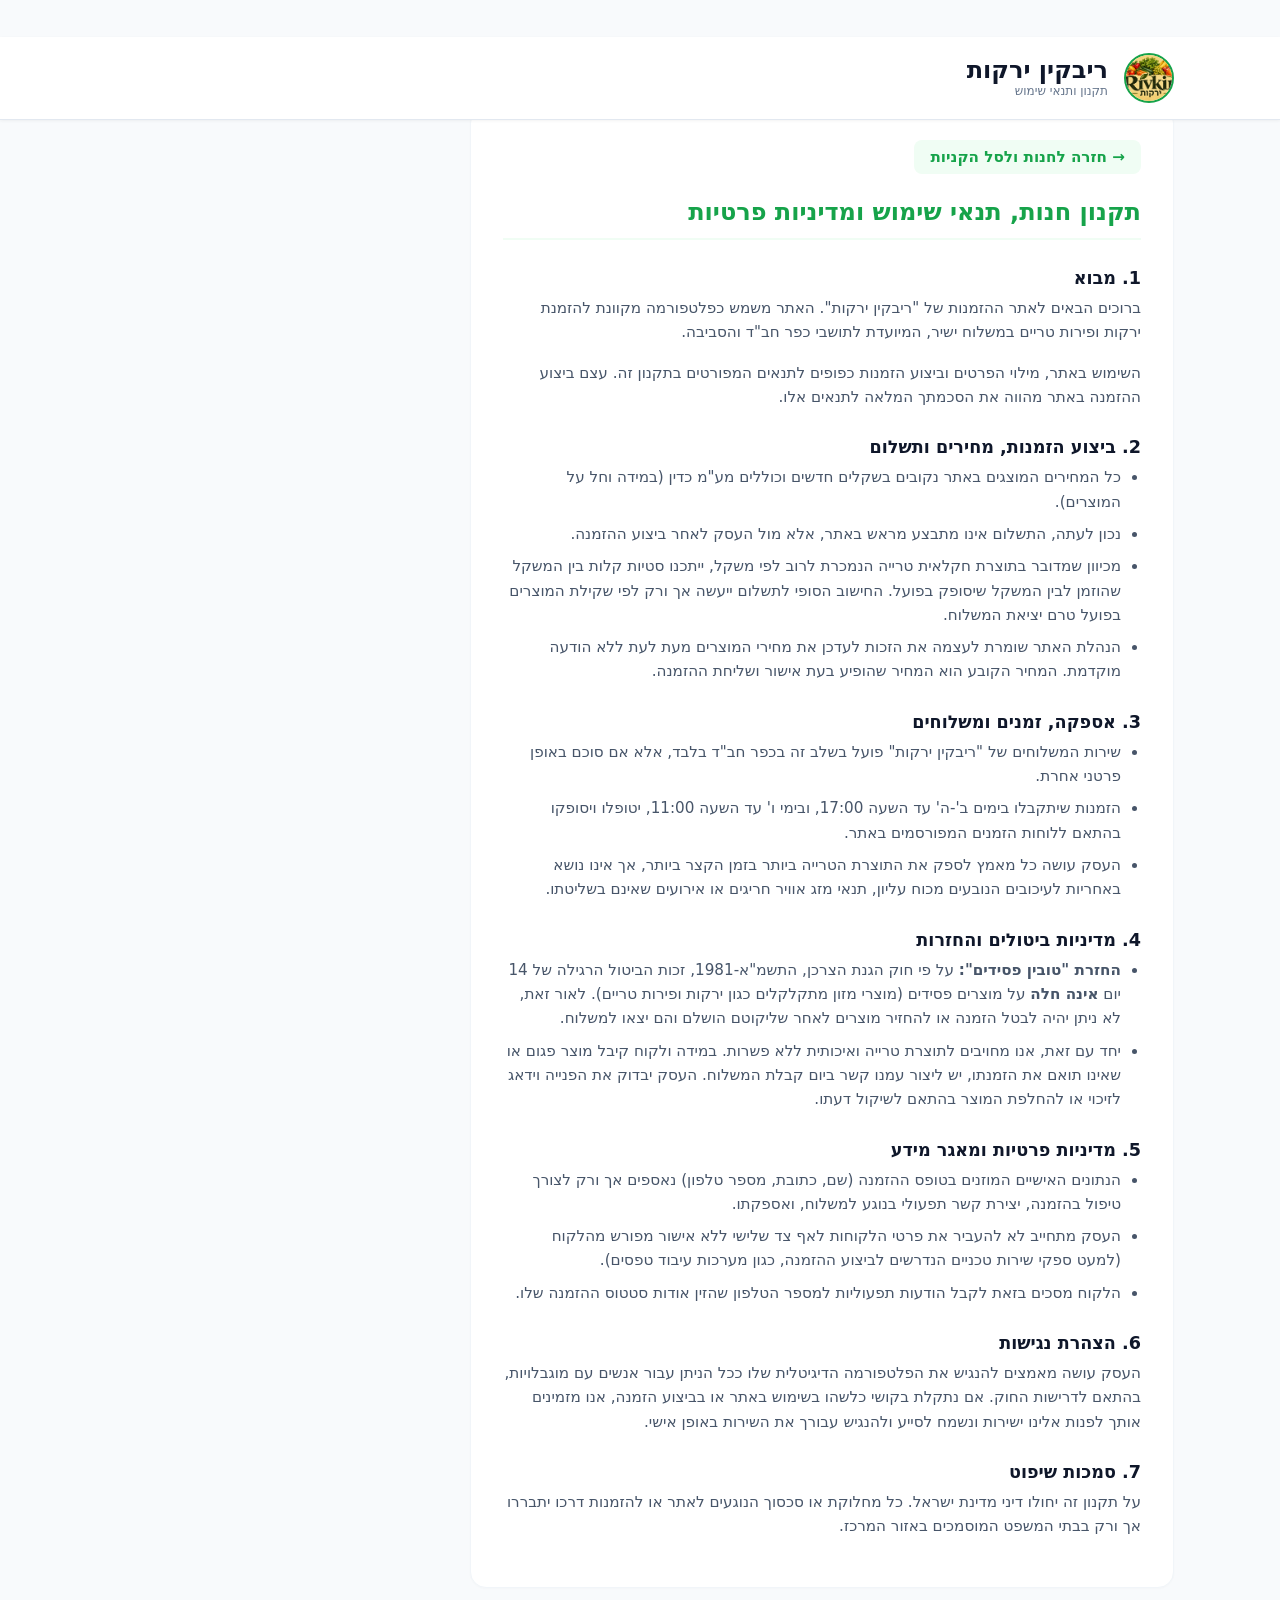
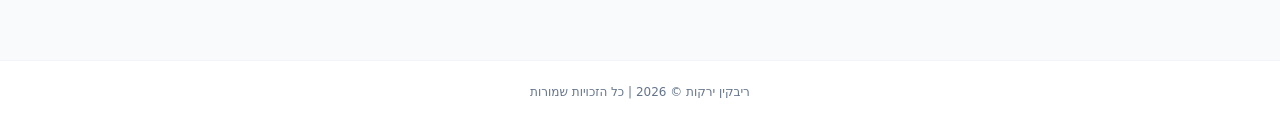
==== terms.html @ 52cffc95 "feat: add delivery and pickup toggle, UI enhancements, and form updates" ====
<!DOCTYPE html>
<html lang="he" dir="rtl">
<head>
    <meta charset="UTF-8">
    <meta name="viewport" content="width=device-width, initial-scale=1.0">
    <title>תקנון ותנאי שימוש - ריבקין ירקות</title>
    <link rel="icon" type="image/png" href="לוגו ריבקין ירקות.png">
    <link rel="stylesheet" href="style.css">
    <style>
        .terms-container { 
            max-width: 800px; 
            margin: 0 auto; 
            padding: 2rem; 
            background: white; 
            border-radius: 1rem; 
            border: 1px solid #f1f5f9;
            box-shadow: 0 1px 2px rgba(0,0,0,0.02);
        }
        .terms-title { 
            font-size: 1.5rem; 
            color: #16a34a; 
            margin-bottom: 1.5rem; 
            border-bottom: 2px solid #f0fdf4; 
            padding-bottom: 0.75rem; 
            font-weight: 900;
        }
        .terms-container h3 { 
            font-size: 1.1rem; 
            color: #0f172a; 
            margin-top: 1.75rem; 
            margin-bottom: 0.5rem; 
            font-weight: bold;
        }
        .terms-container p, .terms-container ul { 
            font-size: 0.95rem; 
            color: #475569; 
            line-height: 1.6; 
            margin-bottom: 1rem; 
        }
        .terms-container ul { 
            padding-right: 1.25rem; 
        }
        .terms-container li { 
            margin-bottom: 0.5rem; 
        }
        .back-link { 
            display: inline-flex; 
            align-items: center; 
            gap: 0.5rem; 
            color: #16a34a; 
            font-weight: bold; 
            text-decoration: none; 
            margin-bottom: 1.5rem; 
            font-size: 0.95rem; 
            background: #f0fdf4;
            padding: 0.5rem 1rem;
            border-radius: 0.5rem;
            transition: background 0.2s;
        }
        .back-link:hover { 
            background: #dcfce7; 
        }
    </style>
</head>
<body>
    <header>
        <div class="header-inner">
            <div class="logo-area">
                <img src="לוגו ריבקין ירקות.png" alt="ריבקין ירקות" class="logo-img">
                <div>
                    <h1>ריבקין ירקות</h1>
                    <div class="subtitle">תקנון ותנאי שימוש</div>
                </div>
            </div>
        </div>
    </header>

    <main>
        <div class="terms-container">
            <!-- כפתור החזרה המתוקן -->
            <a href="index.html" class="back-link">&rarr; חזרה לחנות ולסל הקניות</a>
            
            <h2 class="terms-title">תקנון חנות, תנאי שימוש ומדיניות פרטיות</h2>
            
            <h3>1. מבוא</h3>
            <p>ברוכים הבאים לאתר ההזמנות של "ריבקין ירקות". האתר משמש כפלטפורמה מקוונת להזמנת ירקות ופירות טריים במשלוח ישיר, המיועדת לתושבי כפר חב"ד והסביבה.</p>
            <p>השימוש באתר, מילוי הפרטים וביצוע הזמנות כפופים לתנאים המפורטים בתקנון זה. עצם ביצוע ההזמנה באתר מהווה את הסכמתך המלאה לתנאים אלו.</p>

            <h3>2. ביצוע הזמנות, מחירים ותשלום</h3>
            <ul>
                <li>כל המחירים המוצגים באתר נקובים בשקלים חדשים וכוללים מע"מ כדין (במידה וחל על המוצרים).</li>
                <li>נכון לעתה, התשלום אינו מתבצע מראש באתר, אלא מול העסק לאחר ביצוע ההזמנה.</li>
                <li>מכיוון שמדובר בתוצרת חקלאית טרייה הנמכרת לרוב לפי משקל, ייתכנו סטיות קלות בין המשקל שהוזמן לבין המשקל שיסופק בפועל. החישוב הסופי לתשלום ייעשה אך ורק לפי שקילת המוצרים בפועל טרם יציאת המשלוח.</li>
                <li>הנהלת האתר שומרת לעצמה את הזכות לעדכן את מחירי המוצרים מעת לעת ללא הודעה מוקדמת. המחיר הקובע הוא המחיר שהופיע בעת אישור ושליחת ההזמנה.</li>
            </ul>

            <h3>3. אספקה, זמנים ומשלוחים</h3>
            <ul>
                <li>שירות המשלוחים של "ריבקין ירקות" פועל בשלב זה בכפר חב"ד בלבד, אלא אם סוכם באופן פרטני אחרת.</li>
                <li>הזמנות שיתקבלו בימים ב'-ה' עד השעה 17:00, ובימי ו' עד השעה 11:00, יטופלו ויסופקו בהתאם ללוחות הזמנים המפורסמים באתר.</li>
                <li>העסק עושה כל מאמץ לספק את התוצרת הטרייה ביותר בזמן הקצר ביותר, אך אינו נושא באחריות לעיכובים הנובעים מכוח עליון, תנאי מזג אוויר חריגים או אירועים שאינם בשליטתו.</li>
            </ul>

            <h3>4. מדיניות ביטולים והחזרות</h3>
            <ul>
                <li><strong>החזרת "טובין פסידים":</strong> על פי חוק הגנת הצרכן, התשמ"א-1981, זכות הביטול הרגילה של 14 יום <strong>אינה חלה</strong> על מוצרים פסידים (מוצרי מזון מתקלקלים כגון ירקות ופירות טריים). לאור זאת, לא ניתן יהיה לבטל הזמנה או להחזיר מוצרים לאחר שליקוטם הושלם והם יצאו למשלוח.</li>
                <li>יחד עם זאת, אנו מחויבים לתוצרת טרייה ואיכותית ללא פשרות. במידה ולקוח קיבל מוצר פגום או שאינו תואם את הזמנתו, יש ליצור עמנו קשר ביום קבלת המשלוח. העסק יבדוק את הפנייה וידאג לזיכוי או להחלפת המוצר בהתאם לשיקול דעתו.</li>
            </ul>

            <h3>5. מדיניות פרטיות ומאגר מידע</h3>
            <ul>
                <li>הנתונים האישיים המוזנים בטופס ההזמנה (שם, כתובת, מספר טלפון) נאספים אך ורק לצורך טיפול בהזמנה, יצירת קשר תפעולי בנוגע למשלוח, ואספקתו.</li>
                <li>העסק מתחייב לא להעביר את פרטי הלקוחות לאף צד שלישי ללא אישור מפורש מהלקוח (למעט ספקי שירות טכניים הנדרשים לביצוע ההזמנה, כגון מערכות עיבוד טפסים).</li>
                <li>הלקוח מסכים בזאת לקבל הודעות תפעוליות למספר הטלפון שהזין אודות סטטוס ההזמנה שלו.</li>
            </ul>

            <h3>6. הצהרת נגישות</h3>
            <p>העסק עושה מאמצים להנגיש את הפלטפורמה הדיגיטלית שלו ככל הניתן עבור אנשים עם מוגבלויות, בהתאם לדרישות החוק. אם נתקלת בקושי כלשהו בשימוש באתר או בביצוע הזמנה, אנו מזמינים אותך לפנות אלינו ישירות ונשמח לסייע ולהנגיש עבורך את השירות באופן אישי.</p>

            <h3>7. סמכות שיפוט</h3>
            <p>על תקנון זה יחולו דיני מדינת ישראל. כל מחלוקת או סכסוך הנוגעים לאתר או להזמנות דרכו יתבררו אך ורק בבתי המשפט המוסמכים באזור המרכז.</p>
        </div>
    </main>

    <footer>
        <p>ריבקין ירקות © 2026 | כל הזכויות שמורות</p>
    </footer>
</body>
</html>
---- style.css ----
html {
    scroll-behavior: smooth;
    scroll-padding-top: 90px;
}
* { box-sizing: border-box; margin: 0; padding: 0; font-family: system-ui, -apple-system, BlinkMacSystemFont, "Segoe UI", Roboto, sans-serif; }
body { background-color: #f8fafc; color: #1e293b; min-height: 100vh; display: flex; flex-direction: column; padding-bottom: env(safe-area-inset-bottom); }

.announcement-bar {
    background-color: #15803d;
    color: #ffffff;
    text-align: center;
    padding: 0.5rem 1rem;
    font-size: 0.875rem;
    font-weight: 500;
    letter-spacing: 0.3px;
    box-shadow: 0 1px 2px rgba(0, 0, 0, 0.05);
    position: sticky;
    top: 0;
    z-index: 1000;
}

header {
    background: #ffffff;
    border-bottom: 1px solid #e2e8f0;
    box-shadow: 0 1px 3px 0 rgba(0, 0, 0, 0.05);
    position: sticky;
    top: 37px;
    z-index: 900;
}

.header-inner {
    max-width: 1100px;
    margin: 0 auto;
    padding: 1rem;
    display: flex;
    align-items: center;
    justify-content: space-between;
    direction: rtl;
}

.logo-area {
    display: flex;
    align-items: center;
    gap: 1rem;
}
.logo-img { width: 50px; height: 50px; border-radius: 50%; object-fit: cover; border: 2px solid #16a34a; }
h1 { font-size: 1.5rem; font-weight: 900; color: #0f172a; }
.subtitle { font-size: 0.75rem; color: #64748b; font-weight: 500; }
.cart-btn {
    background: #16a34a;
    color: white;
    border: none;
    padding: 0.625rem 1.25rem;
    border-radius: 0.75rem;
    font-weight: 600;
    cursor: pointer;
    display: flex;
    align-items: center;
    gap: 0.5rem;
    transition: background 0.2s;
}

.cart-btn:hover {
    background: #15803d;
}
.cart-badge { background: white; color: #15803d; font-size: 0.75rem; font-weight: bold; padding: 0.125rem 0.5rem; border-radius: 9999px; }

main { 
    max-width: 1100px; 
    margin: 0 auto; 
    padding: 1.5rem 1rem 5rem 1rem; 
    flex-grow: 1; 
    width: 100%; 
    display: grid; 
    grid-template-columns: 1fr; 
    gap: 1.5rem; 
}

@media(min-width: 768px) { 
    main { 
        grid-template-columns: 1fr 340px;
        padding-bottom: 1.5rem; 
    } 
}

.section-title { font-size: 1.25rem; font-weight: bold; color: #0f172a; margin-bottom: 1rem; }

/* =========================================
   עיצוב אזור כותרת הקטלוג ושורת החיפוש 
   ========================================= */

.catalog-header {
    display: flex;
    align-items: center;
    justify-content: flex-start !important; /* כופה את ההצמדה של כל האלמנטים לימין */
    gap: 1.5rem; /* המרחק בין הכותרת לתיבת החיפוש */
    margin-bottom: 1.25rem;
    flex-wrap: wrap;
}

.search-container {
    position: relative;
    width: 100%;
    max-width: 320px; /* תוחם את הגודל כדי שלא יברח שמאלה */
}

/* שדה החיפוש - ריווח פנימי שווה משני הצדדים כדי לא לדרוס את האייקונים */
.search-container input {
    width: 100%;
    padding: 0.65rem 2.5rem; /* 2.5rem מימין לאייקון החיפוש, 2.5rem משמאל לכפתור ה-X */
    font-size: 16px !important;
    border: 1px solid #e2e8f0;
    background: #f8fafc;
    border-radius: 9999px;
    outline: none;
    transition: all 0.2s ease;
    color: #1e293b;
}

.search-container input:focus {
    border-color: #16a34a;
    background: #ffffff;
    box-shadow: 0 0 0 3px rgba(22, 163, 74, 0.1);
}

/* סמל החיפוש - מעוגן לימין התא */
.search-icon {
    position: absolute;
    right: 0.8rem; /* דוחף אותו לצד ימין */
    left: auto;
    top: 50%;
    transform: translateY(-50%);
    color: #94a3b8;
    font-size: 0.95rem;
    pointer-events: none;
}

/* כפתור איפוס (X) - מעוגן לשמאל התא */
.clear-search-btn {
    position: absolute;
    left: 0.6rem; /* דוחף אותו לצד שמאל */
    top: 50%;
    transform: translateY(-50%);
    background: #e2e8f0;
    color: #64748b;
    border: none;
    width: 22px;
    height: 22px;
    border-radius: 50%;
    display: flex;
    align-items: center;
    justify-content: center;
    font-size: 0.75rem;
    font-weight: bold;
    cursor: pointer;
    transition: background 0.2s, color 0.2s;
    padding: 0;
}

.clear-search-btn:hover {
    background: #cbd5e1;
    color: #1e293b;
}

/* התאמות למובייל - חיפוש ברוחב מלא, צמצום עומס בהדר והגדלת אזורי לחיצה */
@media (max-width: 767px) {
    .catalog-header {
        flex-direction: column;
        align-items: stretch; /* מותח את תיבת החיפוש לרוחב מלא */
        gap: 0.75rem;
    }

    .search-container {
        max-width: 100%;
    }

    /* 1. הקלה על העומס: הסתרת כותרת המשנה בהדר בתצוגת מובייל */
    .header-inner .subtitle {
        display: none !important;
    }

    /* 2. הגדלת אזורי לחיצה (Touch Targets) לגובה 44px לנוחות מקסימלית באצבע */
    .quantity-control {
        height: 44px !important;
    }
    
    .unit-select, .unit-badge {
        height: 44px !important;
    }

    .qty-btn {
        width: 36px !important; /* מרחיב מעט את כפתורי ה +/- */
    }
}

/* ========================================= */

.categories-bar { display: flex; gap: 0.5rem; overflow-x: auto; padding-bottom: 0.75rem; margin-bottom: 1rem; white-space: nowrap; -webkit-overflow-scrolling: touch; }
.categories-bar::-webkit-scrollbar { display: none; }
.category-tab { background: #e2e8f0; color: #475569; border: none; padding: 0.5rem 1rem; border-radius: 9999px; font-size: 0.875rem; font-weight: 600; cursor: pointer; transition: all 0.2s; }
.category-tab:hover { background: #cbd5e1; }
.category-tab.active { background: #16a34a; color: white; }

.products-grid { display: grid; grid-template-columns: repeat(2, 1fr); gap: 0.85rem; }
@media(min-width: 768px) { 
    .products-grid { grid-template-columns: repeat(4, 1fr); gap: 1rem; }
}

.product-card { background: white; border-radius: 1rem; overflow: hidden; border: 1px solid #f1f5f9; box-shadow: 0 1px 2px rgba(0,0,0,0.02); display: flex; flex-direction: column; justify-content: space-between; transition: transform 0.2s, box-shadow 0.2s; position: relative; }
.product-card:hover { transform: translateY(-2px); box-shadow: 0 4px 6px -1px rgba(0, 0, 0, 0.05); }

.product-card.out-of-stock { background: #f1f5f9; opacity: 0.75; }
.product-card.out-of-stock img { filter: grayscale(100%); }

.product-img-container { width: 100%; height: 160px; background: #e2e8f0; overflow: hidden; display: flex; align-items: center; justify-content: center; position: relative; }
.product-img { width: 100%; height: 100%; object-fit: cover; transition: transform 0.3s ease; }
.product-card:hover .product-img { transform: scale(1.04); }

.out-of-stock-overlay { position: absolute; inset: 0; background: rgba(0, 0, 0, 0.45); display: flex; align-items: center; justify-content: center; z-index: 10; }
.out-of-stock-x { color: #ef4444; font-size: 2.5rem; font-weight: 900; background: white; width: 50px; height: 50px; border-radius: 50%; display: flex; align-items: center; justify-content: center; box-shadow: 0 4px 6px rgba(0,0,0,0.3); line-height: 1; }

.product-info { padding: 0.85rem 0.75rem; display: flex; flex-direction: column; justify-content: space-between; flex-grow: 1; gap: 0.75rem; }
.product-name { font-weight: bold; font-size: 1rem; color: #1e293b; }
.product-price { color: #15803d; font-weight: 600; font-size: 0.875rem; }

.product-actions-wrapper {
    margin-top: 0.25rem;
}

/* שורת הפעולה בכרטיסייה: מסדרת את בורר הכמות והיחידות באותו גובה וללא חפיפה */
.card-action-row {
    display: flex;
    align-items: center;
    gap: 0.35rem;
    width: 100%;
}

/* קפסולת כמות מאוחדת (+ | שדה הקלדה | -) */
.quantity-control {
    display: flex;
    align-items: center;
    flex: 1;
    min-width: 0;
    height: 36px;
    border: 1px solid #cbd5e1;
    border-radius: 0.5rem;
    background: #ffffff;
    overflow: hidden;
    transition: border-color 0.2s;
}

.quantity-control:focus-within {
    border-color: #16a34a;
}

.qty-btn {
    background: #f1f5f9;
    color: #334155;
    border: none;
    width: 28px;
    height: 100%;
    font-size: 1.05rem;
    font-weight: bold;
    cursor: pointer;
    display: flex;
    align-items: center;
    justify-content: center;
    transition: background 0.2s, color 0.2s;
    flex-shrink: 0;
    user-select: none;
}

.qty-btn:hover:not(:disabled) {
    background: #e2e8f0;
    color: #0f172a;
}

.qty-btn:active:not(:disabled) {
    background: #cbd5e1;
}

.product-input {
    width: 100%;
    flex: 1;
    min-width: 0;
    height: 100%;
    padding: 0;
    font-size: 16px !important; /* מונע זום אוטומטי במובייל */
    font-weight: 600;
    color: #0f172a;
    border: none;
    border-right: 1px solid #e2e8f0;
    border-left: 1px solid #e2e8f0;
    outline: none;
    background: #ffffff;
    text-align: center;
    -moz-appearance: textfield;
}

/* הסתרת החיצים המובנים של הדפדפן בשדה מספרי כדי שהספרה 0 לא תיחתך */
.product-input::-webkit-outer-spin-button,
.product-input::-webkit-inner-spin-button {
    -webkit-appearance: none;
    margin: 0;
}

/* עיצוב תואם לתפריט בחירת יחידה (יח' / ק"ג) ולתווית יחידה קבועה */
.unit-select {
    height: 36px;
    padding: 0 0.35rem;
    font-size: 0.8rem;
    font-weight: 600;
    color: #334155;
    background-color: #f8fafc;
    border: 1px solid #cbd5e1;
    border-radius: 0.5rem;
    cursor: pointer;
    flex-shrink: 0;
    outline: none;
    transition: border-color 0.2s;
}

.unit-select:focus {
    border-color: #16a34a;
}

.unit-badge {
    height: 36px;
    padding: 0 0.5rem;
    font-size: 0.8rem;
    font-weight: 600;
    color: #475569;
    background-color: #f1f5f9;
    border: 1px solid #e2e8f0;
    border-radius: 0.5rem;
    display: inline-flex;
    align-items: center;
    justify-content: center;
    flex-shrink: 0;
}

/* כפתורי בחירה מהירה (חצי קילו / קילו) */
.quick-qty-row {
    display: flex;
    gap: 0.3rem;
    margin-top: 0.45rem;
    flex-wrap: wrap;
}

.quick-qty-btn {
    font-size: 0.72rem;
    font-weight: 500;
    background: #f1f5f9;
    border: 1px solid #cbd5e1;
    border-radius: 0.375rem;
    padding: 0.2rem 0.45rem;
    cursor: pointer;
    color: #334155;
    transition: all 0.15s;
}

.quick-qty-btn:hover {
    background: #dcfce7;
    border-color: #86efac;
    color: #15803d;
}

.sidebar { 
    background: white; 
    border-radius: 1rem; 
    border: 1px solid #f1f5f9; 
    padding: 1.25rem; 
    position: sticky; 
    top: 5rem; 
    max-height: calc(100vh - 6rem); 
    overflow-y: auto; 
    display: flex;
    flex-direction: column;
}

.sidebar-header-box {
    margin-bottom: 0.75rem;
    border-bottom: 1px solid #f1f5f9;
    padding-bottom: 0.75rem;
}
.sidebar-header-box h2 {
    font-size: 1.15rem !important;
    font-weight: bold !important;
    color: #0f172a;
    margin-bottom: 0.15rem;
}
.sidebar-subtitle {
    font-size: 0.75rem !important;
    color: #64748b !important;
    display: block;
}

.cart-items-list { max-height: 240px; overflow-y: auto; margin-top: 0.75rem; display: flex; flex-direction: column; gap: 0.5rem; }
.cart-item { display: flex; justify-content: space-between; align-items: center; background: #f8fafc; padding: 0.5rem 0.75rem; border-radius: 0.75rem; font-size: 0.875rem; }
.remove-btn { color: #f87171; border: none; background: none; font-weight: bold; cursor: pointer; padding: 0.25rem; }

.hours-card {
    background: #f0fdf4;
    border: 1px solid #bbf7d0;
    border-radius: 0.75rem;
    padding: 0.75rem;
    margin-bottom: 1rem; 
    font-size: 0.75rem;
    color: #166534;
    width: 100%;
    box-sizing: border-box;
}

.hours-title {
    font-weight: bold;
    margin-bottom: 0.2rem;
    display: flex;
    align-items: center;
    gap: 0.25rem;
}

.hours-grid {
    display: flex;
    flex-direction: column;
    gap: 0.15rem;
    color: #334155;
    line-height: 1.25;
}

.checkout-form { margin-top: 1rem; border-top: 1px solid #f1f5f9; padding-top: 1rem; display: flex; flex-direction: column; gap: 0.75rem; }

.checkout-header-row {
    display: flex; 
    justify-content: space-between; 
    align-items: center; 
    margin-bottom: 0.5rem;
    gap: 0.5rem;
}
.no-payment-badge {
    font-size: 0.7rem; 
    color: #16a34a; 
    font-weight: 600; 
    background: #dcfce7; 
    padding: 0.125rem 0.375rem; 
    border-radius: 4px;
    white-space: nowrap;
    flex-shrink: 0;
}

.form-group label { display: block; font-size: 0.75rem; font-weight: 600; color: #475569; margin-bottom: 0.25rem; }
.form-group input, .form-group textarea { width: 100%; padding: 0.5rem 0.75rem; font-size: 16px !important; border: 1px solid #cbd5e1; border-radius: 0.75rem; outline: none; background: #f8fafc; }
.form-group input:focus, .form-group textarea:focus { border-color: #16a34a; background: white; }

.submit-btn { width: 100%; margin-top: 0.5rem; background: #16a34a; color: white; font-weight: bold; padding: 0.75rem; border: none; border-radius: 0.75rem; cursor: pointer; transition: background 0.2s; font-size: 1rem; display: flex; align-items: center; justify-content: center; gap: 0.5rem; }
.submit-btn:hover { background: #15803d; }
.submit-btn:disabled { background: #94a3b8; cursor: not-allowed; }

/* בר עגלה צף לתחתית המסך במובייל */
.sticky-cart-bar {
    position: fixed;
    bottom: 0;
    left: 0;
    right: 0;
    background: #16a34a;
    color: white;
    box-shadow: 0 -4px 16px rgba(0, 0, 0, 0.15);
    padding: 0.875rem 1.25rem;
    display: none; 
    justify-content: space-between;
    align-items: center;
    z-index: 100;
    cursor: pointer;
    font-weight: 600;
    border-top-left-radius: 1rem;
    border-top-right-radius: 1rem;
    animation: slideUp 0.3s ease-out;
}

.sticky-cart-bar.active {
    display: flex; 
}

.sticky-cart-content {
    display: flex;
    align-items: center;
    gap: 0.5rem;
    font-size: 0.95rem;
}

.sticky-cart-action {
    font-size: 0.85rem;
    background: rgba(255, 255, 255, 0.2);
    padding: 0.25rem 0.6rem;
    border-radius: 0.5rem;
}

@keyframes slideUp {
    from { transform: translateY(100%); }
    to { transform: translateY(0); }
}

@media(min-width: 768px) { 
    .sticky-cart-bar { display: none !important; } 
}

.success-box { text-align: center; padding: 2rem 1rem; display: none; }
.success-box.active { display: block; }

footer { background: white; border-top: 1px solid #f1f5f9; margin-top: 3rem; padding: 1.5rem; text-align: center; font-size: 0.75rem; color: #64748b; }
.hidden { display: none; }

/* תיקונים ספציפיים לתצוגת מובייל בלבד (מתחת ל-768 פיקסלים) */
@media(max-width: 767px) {
    .header-inner {
        padding: 0.75rem 1rem;
        gap: 0.5rem;
        flex-wrap: wrap;
    }

    .logo-area {
        min-width: 0;
        flex: 1;
        gap: 0.75rem;
    }

    .logo-area > div {
        min-width: 0;
    }

    .logo-area h1 {
        font-size: 1.25rem;
        white-space: nowrap;
        overflow: hidden;
        text-overflow: ellipsis;
    }

    .cart-btn {
        padding: 0.5rem 0.875rem;
        gap: 0.4rem;
        white-space: nowrap;
        flex-shrink: 0;
    }
}

/* עיצוב כפתור חזרה למעלה */
#back-to-top-btn {
    position: fixed;
    bottom: 5rem;
    left: 1.25rem;
    background: #ffffff;
    color: #16a34a;
    border: 2px solid #16a34a;
    width: 40px;
    height: 40px;
    border-radius: 50%;
    display: flex;
    align-items: center;
    justify-content: center;
    font-size: 1.25rem;
    cursor: pointer;
    box-shadow: 0 4px 10px rgba(0, 0, 0, 0.1);
    z-index: 99;
    opacity: 0;
    visibility: hidden;
    transition: all 0.3s ease;
}

#back-to-top-btn.show {
    opacity: 1;
    visibility: visible;
}

#back-to-top-btn:hover {
    background: #16a34a;
    color: #ffffff;
}

@media(min-width: 768px) {
    #back-to-top-btn {
        bottom: 2rem;
    }
}

/* --- עיצוב כפתור הכשרות בשורת המשנה --- */
.kashrut-link {
    color: #15803d;
    font-weight: 700;
    cursor: pointer;
    text-decoration: underline;
    text-decoration-color: rgba(21, 128, 61, 0.4);
    text-underline-offset: 3px;
    transition: text-decoration-color 0.2s, color 0.2s;
}

.kashrut-link:hover {
    color: #16a34a;
    text-decoration-color: #16a34a;
}

/* --- חלון קופץ (Modal) לתעודת כשרות --- */
.modal-overlay {
    position: fixed;
    top: 0;
    left: 0;
    right: 0;
    bottom: 0;
    background: rgba(15, 23, 42, 0.8);
    display: flex;
    align-items: center;
    justify-content: center;
    z-index: 2000;
    opacity: 0;
    visibility: hidden;
    transition: opacity 0.3s ease, visibility 0.3s ease;
    padding: 1.5rem;
    backdrop-filter: blur(4px); /* טשטוש עדין של האתר מאחור */
}

.modal-overlay.active {
    opacity: 1;
    visibility: visible;
}

.modal-content {
    background: #ffffff;
    padding: 0.5rem;
    border-radius: 1rem;
    position: relative;
    max-width: 100%;
    max-height: 90vh;
    display: flex;
    box-shadow: 0 25px 50px -12px rgba(0, 0, 0, 0.25);
    transform: scale(0.95) translateY(10px);
    transition: transform 0.3s ease;
}

.modal-overlay.active .modal-content {
    transform: scale(1) translateY(0);
}

.kashrut-img {
    max-width: 100%;
    max-height: calc(90vh - 1rem);
    object-fit: contain;
    border-radius: 0.5rem;
}

/* עיצוב כפתור הסגירה ה-X */
.close-modal-btn {
    position: absolute;
    top: -12px;
    right: -12px;
    background: #ef4444;
    color: white;
    border: none;
    width: 34px;
    height: 34px;
    border-radius: 50%;
    font-size: 1.1rem;
    font-weight: bold;
    display: flex;
    align-items: center;
    justify-content: center;
    cursor: pointer;
    box-shadow: 0 4px 6px rgba(0,0,0,0.2);
    z-index: 10;
    transition: background 0.2s, transform 0.2s;
}

.close-modal-btn:hover {
    background: #dc2626;
    transform: scale(1.05);
}

/* =========================================
   תיקוני רספונסיביות - מובייל (אייפון ומסכים קטנים)
   ========================================= */

/* מאפשר לכותרת המשנה והפס הירוק לגלוש לשתי שורות במובייל כדי לא למתוח את המסך */
.subtitle {
    display: flex;
    flex-wrap: wrap;
    gap: 0.2rem 0.4rem;
    line-height: 1.3;
    white-space: normal; 
}

.announcement-bar {
    white-space: normal; 
    padding-left: 0.5rem;
    padding-right: 0.5rem;
}

/* 2. מניעת הסתרת הפוטר והתקנון על ידי העגלה הצפה */
@media (max-width: 767px) {
    footer {
        /* מוסיף מרווח בתחתית העמוד בגובה העגלה, כך שהגלילה תרד עד הסוף */
        padding-bottom: calc(90px + env(safe-area-inset-bottom)) !important;
    }
}

/* 3. תיקון כפתור "חזרה למעלה" (מרים אותו מעל העגלה המרחפת) */
#back-to-top-btn {
    z-index: 105 !important;
    bottom: calc(85px + env(safe-area-inset-bottom)) !important; 
}

@media (min-width: 768px) {
    #back-to-top-btn {
        bottom: 2rem !important; /* במחשב נשאר במיקום הרגיל */
    }
}

/* =========================================
   תיקון מוחלט לחיתוך הכרטיסיות במובייל
   ========================================= */
@media (max-width: 767px) {
    /* מוודא שהגריד מתחלק ל-2 עמודות שוות ולא נמתח מעבר למסך בגלל התוכן */
    .products-grid {
        grid-template-columns: repeat(2, minmax(0, 1fr)) !important;
        gap: 0.5rem !important;
    }
    
    /* שומר על רווח קטן ואחיד מצד ימין ושמאל של המסך */
    main {
        padding-left: 0.5rem !important;
        padding-right: 0.5rem !important;
    }
    
    /* מונע מהכרטיסייה להיות רחבה יותר מהעמודה שלה */
    .product-card {
        min-width: 0 !important;
    }
    
    /* דחיסה עדינה של הרווחים בתוך הכרטיסייה */
    .product-info {
        padding: 0.6rem 0.35rem !important;
    }
    
    /* דחיסה של שורת הכפתורים כדי שיכנסו כולם בנוחות בשורה אחת */
    .card-action-row {
        gap: 0.15rem !important;
    }
    
    .qty-btn {
        width: 24px !important;
        font-size: 1rem !important;
    }
    
    .product-input {
        padding: 0 !important;
        font-size: 15px !important;
    }
    
    /* מאפשר לרשימת היחידות (יח'/ק"ג) להתכווץ אם חסר מקום */
    .unit-select, .unit-badge {
        padding: 0 0.15rem !important;
        font-size: 0.75rem !important;
        min-width: 0 !important;
        flex-shrink: 1 !important;
    }
    
    /* שומר ששמות מוצרים ארוכים ישברו שורה ולא ימתחו את המסך */
    .product-name {
        font-size: 0.9rem !important;
        word-wrap: break-word !important;
    }
}

@media (max-width: 767px) {
    /* 1. איפוס מוחלט של רוחב השדה שהדפדפן מנסה לכפות */
    .product-input {
        width: 0 !important;
        min-width: 0 !important;
        flex: 1 1 0px !important;
    }
    
    /* 2. הגבלת המעטפת של כפתורי הכמות לגבולות הכרטיסייה */
    .quantity-control {
        width: 100% !important;
        min-width: 0 !important;
    }
    
    /* 3. חסימה מוחלטת של הגריד הראשי מפריצת רוחב המסך (CSS Grid Blowout) */
    main > div {
        min-width: 0 !important;
    }
    
    /* 4. מניעה מטקסטים ארוכים למתוח את הכרטיסייה */
    .product-name, .product-price {
        white-space: normal !important;
        word-break: break-word !important;
    }
}

/* =========================================
   עיצוב מצב "בתוך העגלה" (פריט שנבחר)
   ========================================= */

/* כרטיסייה פעילה - מסגרת ירוקה ורקע עדין */
.product-card.in-cart {
    border: 2px solid #16a34a;
    background-color: #f0fdf4; /* רקע ירוק-מנטה חלש מאוד */
    box-shadow: 0 4px 10px rgba(22, 163, 74, 0.15); /* צל עדין בגוון ירוק */
    transform: translateY(-2px); /* מרים את הכרטיסייה טיפונת למעלה באופן קבוע */
}

/* גם אזור התמונה יקבל את הרקע הירוק העדין כדי להשתלב */
.product-card.in-cart .product-img-container {
    background-color: #dcfce7;
}

/* מדגיש את כפתורי הכמות של מוצר פעיל */
.product-card.in-cart .quantity-control {
    border-color: #16a34a;
    box-shadow: 0 0 0 1px #16a34a; /* נותן לשדה הכמות עובי ירוק נוסף */
}

/* צובע את כפתורי המינוס והפלוס כדי שיבלטו קצת יותר כשהמוצר נבחר */
.product-card.in-cart .qty-btn {
    background-color: #dcfce7;
    color: #15803d;
}

.product-card.in-cart .qty-btn:hover {
    background-color: #bbf7d0;
}

/* =========================================
   עיצוב הודעת תיאום הציפיות (הצהרת מחירים)
   ========================================= */
.price-disclaimer {
    background-color: #f1f5f9; /* רקע אפור-תכלכל בהיר מרגיע */
    color: #475569; /* צבע טקסט אפור כהה-בינוני לקריאות */
    font-size: 0.75rem; /* גודל פונט קטן כדי לא להשתלט */
    line-height: 1.4; /* מרווח שורות נוח לקריאה */
    padding: 0.75rem; /* ריווח פנימי */
    border-radius: 0.5rem; /* פינות מעוגלות */
    border-right: 3px solid #94a3b8; /* פס עדין בצד ימין למשוך קצת תשומת לב */
    margin-bottom: 0.75rem; /* מרחק מהכפתור שמתחת */
}

.price-disclaimer strong {
    color: #334155; /* הדגשה קלה למילה "לתשומת לבך" */
    display: inline-block;
    margin-bottom: 0.2rem;
}

/* =========================================
   כפתור וואטסאפ צף
   ========================================= */
.whatsapp-float {
    position: fixed;
    bottom: 25px;
    right: 25px; /* ממוקם בצד ימין למטה */
    width: 55px;
    height: 55px;
    background-color: #25d366;
    border-radius: 50px;
    display: flex;
    align-items: center;
    justify-content: center;
    box-shadow: 0px 4px 10px rgba(0,0,0,0.15);
    z-index: 90; /* מתחת לבר העגלה הצף אם הוא פתוח */
    transition: transform 0.2s, box-shadow 0.2s;
}

.whatsapp-float:hover {
    transform: scale(1.08);
    box-shadow: 0px 6px 14px rgba(0,0,0,0.2);
}

.whatsapp-icon {
    width: 35px;
    height: 35px;
}

/* התאמה למובייל: הרמת הכפתור מעל בר העגלה שנדבק לתחתית */
@media (max-width: 767px) {
    .whatsapp-float {
        bottom: 85px; /* מרים אותו מעל הבר הירוק של העגלה */
        right: 15px;
        width: 45px;
        height: 45px;
    }
    
    .whatsapp-icon {
        width: 28px;
        height: 28px;
    }
}

/* =========================================
   בחירת שיטת משלוח (משלוח / איסוף)
   ========================================= */
.delivery-method-selector {
    display: flex;
    background: #e2e8f0; /* הכהינו טיפה את הרקע הכללי כדי שהכפתורים יבלטו */
    border-radius: 0.75rem;
    padding: 0.25rem;
    margin-bottom: 1rem;
    gap: 0.25rem;
}

.method-btn {
    flex: 1;
    padding: 0.65rem;
    border: none;
    background: transparent;
    color: #64748b; /* צבע אפור לטקסט שלא נבחר */
    font-weight: 600;
    font-size: 0.875rem;
    border-radius: 0.5rem;
    cursor: pointer;
    transition: all 0.2s ease;
}

/* אפקט ריחוף לכפתור שלא נבחר */
.method-btn:not(.active):hover {
    background: #cbd5e1;
    color: #334155;
}

/* העיצוב החדש והבולט לכפתור הנבחר */
.method-btn.active {
    background: #16a34a; /* ירוק מלא */
    color: #ffffff; /* טקסט לבן */
    box-shadow: 0 2px 4px rgba(22, 163, 74, 0.3); /* צל עדין ירוק */
}
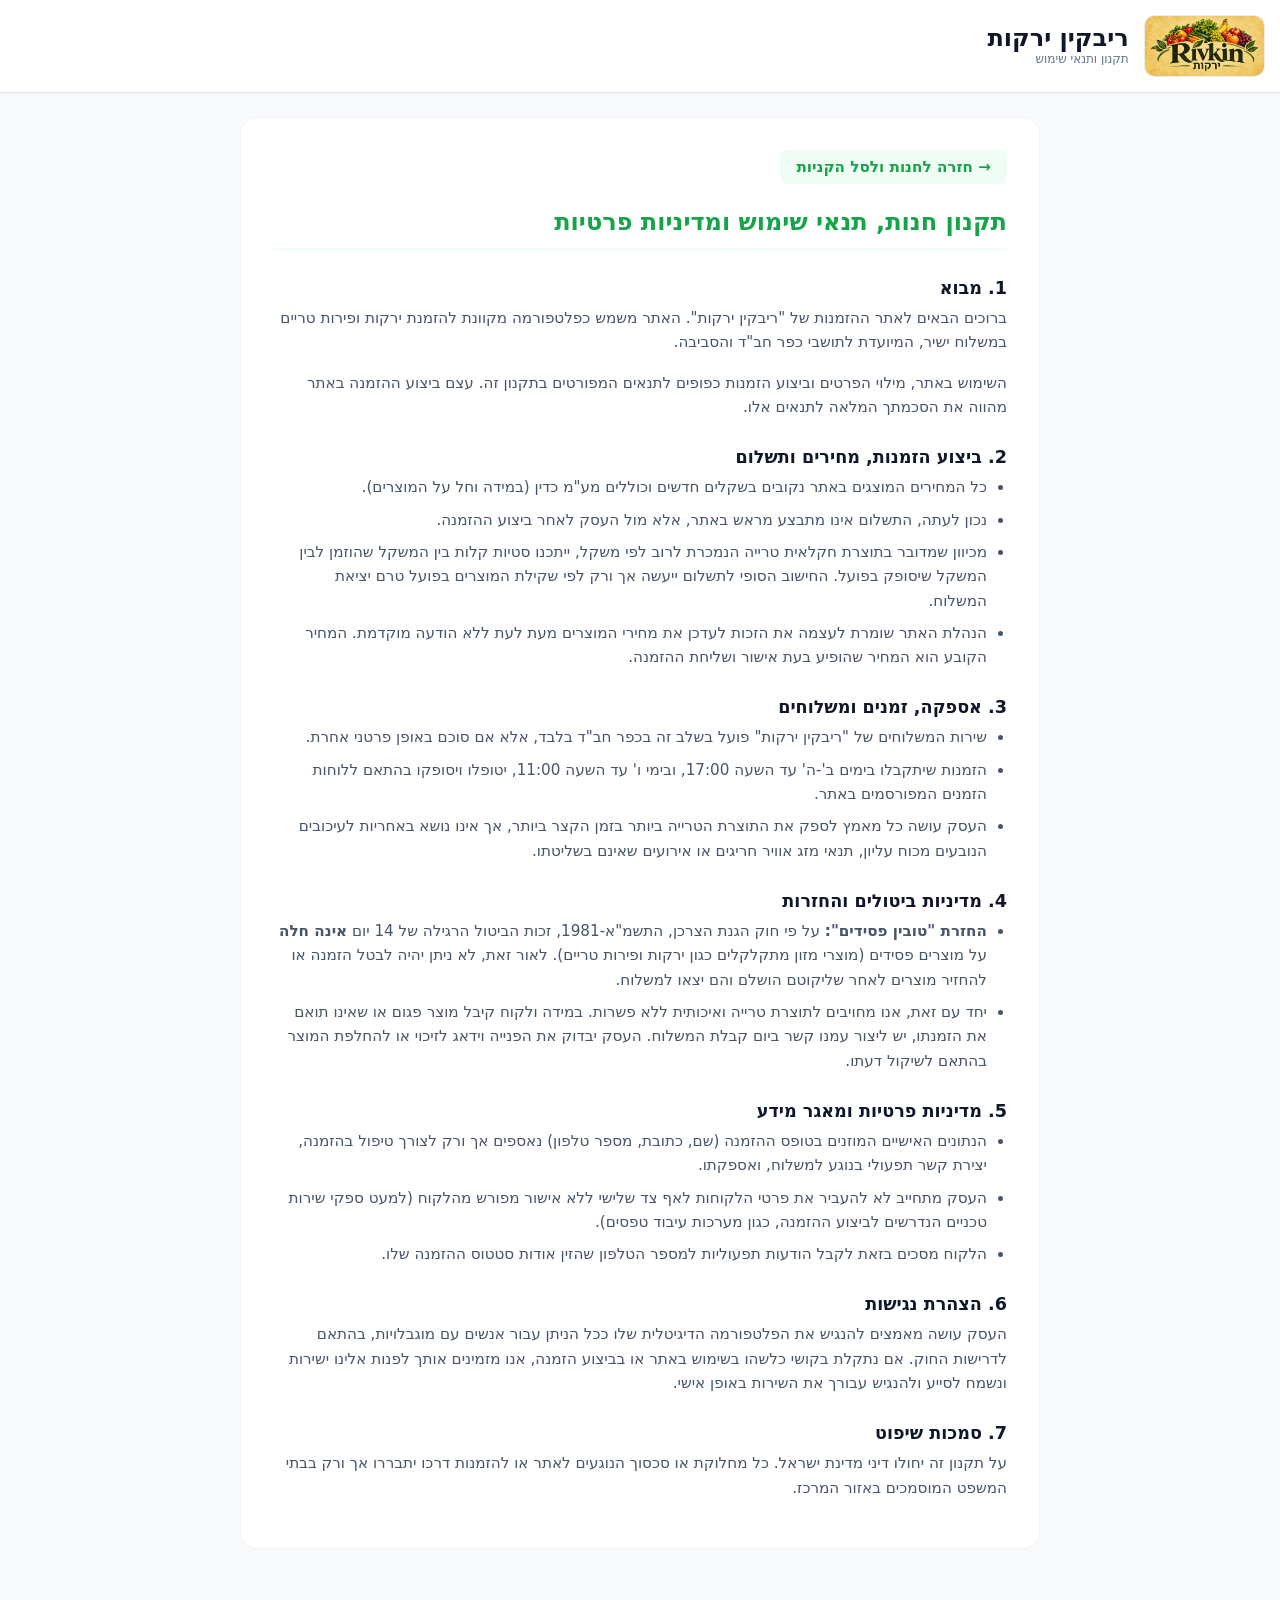
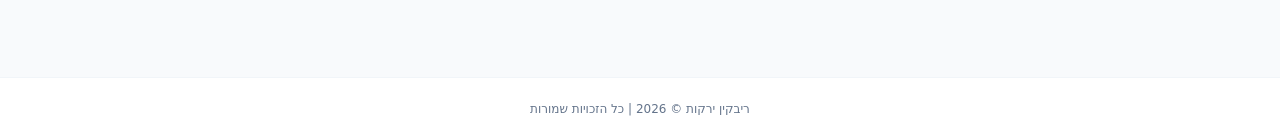
==== commit 25bc90d8: "add favicon update the text about the store, and add plus and minus in the cart" ====
--- a/terms.html
+++ b/terms.html
@@ -4,7 +4,8 @@
     <meta charset="UTF-8">
     <meta name="viewport" content="width=device-width, initial-scale=1.0">
     <title>תקנון ותנאי שימוש - ריבקין ירקות</title>
-    <link rel="icon" type="image/png" href="לוגו ריבקין ירקות.png">
+    <link rel="icon" type="image/png" sizes="192x192" href="favicon.png">
+    <link rel="apple-touch-icon" href="favicon.png">
     <link rel="stylesheet" href="style.css">
     <style>
         .terms-container { 
--- a/style.css
+++ b/style.css
@@ -1,6 +1,6 @@
 html {
     scroll-behavior: smooth;
-    scroll-padding-top: 90px;
+    scroll-padding-top: calc(var(--header-h, 93px) + var(--cats-h, 56px) + 8px);
 }
 * { box-sizing: border-box; margin: 0; padding: 0; font-family: system-ui, -apple-system, BlinkMacSystemFont, "Segoe UI", Roboto, sans-serif; }
 body { background-color: #f8fafc; color: #1e293b; min-height: 100vh; display: flex; flex-direction: column; padding-bottom: env(safe-area-inset-bottom); }
@@ -14,9 +14,7 @@
     font-weight: 500;
     letter-spacing: 0.3px;
     box-shadow: 0 1px 2px rgba(0, 0, 0, 0.05);
-    position: sticky;
-    top: 0;
-    z-index: 1000;
+    position: relative; /* שלב 4: הפס הירוק נגלל עם הדף, רק הכותרת הלבנה נשארת למעלה */
 }
 
 header {
@@ -24,12 +22,12 @@
     border-bottom: 1px solid #e2e8f0;
     box-shadow: 0 1px 3px 0 rgba(0, 0, 0, 0.05);
     position: sticky;
-    top: 37px;
+    top: 0;
     z-index: 900;
 }
 
 .header-inner {
-    max-width: 1100px;
+    max-width: 1280px;
     margin: 0 auto;
     padding: 1rem;
     display: flex;
@@ -43,11 +41,12 @@
     align-items: center;
     gap: 1rem;
 }
-.logo-img { width: 50px; height: 50px; border-radius: 50%; object-fit: cover; border: 2px solid #16a34a; }
+/* שלב 4: הלוגו רחב, ולכן מוצג במלואו כמלבן מעוגל ולא נחתך לעיגול */
+.logo-img { height: 60px; width: auto; aspect-ratio: 1768 / 889; border-radius: 10px; object-fit: contain; background: #f6e7b4; box-shadow: 0 0 0 1px rgba(15, 23, 42, 0.08); flex-shrink: 0; }
 h1 { font-size: 1.5rem; font-weight: 900; color: #0f172a; }
 .subtitle { font-size: 0.75rem; color: #64748b; font-weight: 500; }
 .cart-btn {
-    background: #16a34a;
+    background: #15803d;
     color: white;
     border: none;
     padding: 0.625rem 1.25rem;
@@ -60,54 +59,93 @@
     transition: background 0.2s;
 }
 
-.cart-btn:hover {
-    background: #15803d;
-}
+.cart-btn:hover { background: #166534; }
 .cart-badge { background: white; color: #15803d; font-size: 0.75rem; font-weight: bold; padding: 0.125rem 0.5rem; border-radius: 9999px; }
 
 main { 
-    max-width: 1100px; 
+    max-width: 1280px; 
     margin: 0 auto; 
     padding: 1.5rem 1rem 5rem 1rem; 
-    flex-grow: 1; 
     width: 100%; 
-    display: grid; 
-    grid-template-columns: 1fr; 
-    gap: 1.5rem; 
-}
-
-@media(min-width: 768px) { 
-    main { 
-        grid-template-columns: 1fr 340px;
-        padding-bottom: 1.5rem; 
-    } 
+    display: flex; 
+    flex-direction: column; 
+}
+
+.top-layout {
+    display: flex;
+    flex-direction: column;
+    gap: 1.5rem;
+}
+
+.side-info-panel {
+    display: flex;
+    flex-direction: column;
+    gap: 1rem;
+    min-width: 0;
+}
+
+/* שלב 4: במחשב (מ־1024 פיקסלים) הסל עובר לעמודה הצדדית ונשאר גלוי בזמן הגלילה */
+@media(min-width: 1024px) {
+    .top-layout {
+        display: grid;
+        grid-template-columns: minmax(0, 1fr) 340px;
+        align-items: start;
+    }
+    .side-info-panel {
+        position: sticky;
+        top: calc(var(--header-h, 93px) + 1rem); /* מתחת לכותרת הלבנה */
+        max-height: calc(100vh - var(--header-h, 93px) - 2rem);
+        overflow-y: auto;
+        overscroll-behavior: contain;
+        scrollbar-width: thin;
+        padding: 3px; /* מקום למסגרת הפוקוס */
+        margin: -3px;
+    }
+    .side-info-panel .bottom-cart-panel {
+        max-width: none;
+        margin: 0;
+        padding: 1rem;
+        box-shadow: 0 1px 2px rgba(0,0,0,0.02);
+    }
+    .side-info-panel .checkout-form { margin-top: 1rem; padding: 0.85rem; }
+    .side-info-panel .success-box { padding: 1rem 0.25rem; }
+}
+
+.sidebar-box {
+    background: white;
+    border-radius: 1rem;
+    border: 1px solid #f1f5f9;
+    padding: 1.25rem;
+    box-shadow: 0 1px 2px rgba(0,0,0,0.02);
 }
 
 .section-title { font-size: 1.25rem; font-weight: bold; color: #0f172a; margin-bottom: 1rem; }
 
-/* =========================================
-   עיצוב אזור כותרת הקטלוג ושורת החיפוש 
-   ========================================= */
-
 .catalog-header {
     display: flex;
-    align-items: center;
-    justify-content: flex-start !important; /* כופה את ההצמדה של כל האלמנטים לימין */
-    gap: 1.5rem; /* המרחק בין הכותרת לתיבת החיפוש */
+    flex-direction: column;
+    align-items: flex-start !important;
+    gap: 1rem;
     margin-bottom: 1.25rem;
     flex-wrap: wrap;
+}
+
+@media(min-width: 768px) {
+    .catalog-header {
+        flex-direction: row;
+        align-items: center !important;
+    }
 }
 
 .search-container {
     position: relative;
     width: 100%;
-    max-width: 320px; /* תוחם את הגודל כדי שלא יברח שמאלה */
-}
-
-/* שדה החיפוש - ריווח פנימי שווה משני הצדדים כדי לא לדרוס את האייקונים */
+    max-width: 400px;
+}
+
 .search-container input {
     width: 100%;
-    padding: 0.65rem 2.5rem; /* 2.5rem מימין לאייקון החיפוש, 2.5rem משמאל לכפתור ה-X */
+    padding: 0.65rem 2.5rem;
     font-size: 16px !important;
     border: 1px solid #e2e8f0;
     background: #f8fafc;
@@ -123,10 +161,9 @@
     box-shadow: 0 0 0 3px rgba(22, 163, 74, 0.1);
 }
 
-/* סמל החיפוש - מעוגן לימין התא */
 .search-icon {
     position: absolute;
-    right: 0.8rem; /* דוחף אותו לצד ימין */
+    right: 0.8rem;
     left: auto;
     top: 50%;
     transform: translateY(-50%);
@@ -135,10 +172,9 @@
     pointer-events: none;
 }
 
-/* כפתור איפוס (X) - מעוגן לשמאל התא */
 .clear-search-btn {
     position: absolute;
-    left: 0.6rem; /* דוחף אותו לצד שמאל */
+    left: 0.6rem;
     top: 50%;
     transform: translateY(-50%);
     background: #e2e8f0;
@@ -162,48 +198,26 @@
     color: #1e293b;
 }
 
-/* התאמות למובייל - חיפוש ברוחב מלא, צמצום עומס בהדר והגדלת אזורי לחיצה */
-@media (max-width: 767px) {
-    .catalog-header {
-        flex-direction: column;
-        align-items: stretch; /* מותח את תיבת החיפוש לרוחב מלא */
-        gap: 0.75rem;
-    }
-
-    .search-container {
-        max-width: 100%;
-    }
-
-    /* 1. הקלה על העומס: הסתרת כותרת המשנה בהדר בתצוגת מובייל */
-    .header-inner .subtitle {
-        display: none !important;
-    }
-
-    /* 2. הגדלת אזורי לחיצה (Touch Targets) לגובה 44px לנוחות מקסימלית באצבע */
-    .quantity-control {
-        height: 44px !important;
-    }
-    
-    .unit-select, .unit-badge {
-        height: 44px !important;
-    }
-
-    .qty-btn {
-        width: 36px !important; /* מרחיב מעט את כפתורי ה +/- */
-    }
-}
-
-/* ========================================= */
+@media (max-width: 767px) {
+    .search-container { max-width: 100%; }
+    .header-inner .subtitle { display: flex !important; font-size: 0.72rem; margin-top: 0.15rem; }
+    .quantity-control { height: 44px !important; }
+    .unit-select, .unit-badge { height: 44px !important; }
+}
 
 .categories-bar { display: flex; gap: 0.5rem; overflow-x: auto; padding-bottom: 0.75rem; margin-bottom: 1rem; white-space: nowrap; -webkit-overflow-scrolling: touch; }
 .categories-bar::-webkit-scrollbar { display: none; }
 .category-tab { background: #e2e8f0; color: #475569; border: none; padding: 0.5rem 1rem; border-radius: 9999px; font-size: 0.875rem; font-weight: 600; cursor: pointer; transition: all 0.2s; }
 .category-tab:hover { background: #cbd5e1; }
-.category-tab.active { background: #16a34a; color: white; }
+.category-tab.active { background: #15803d; color: white; }
 
 .products-grid { display: grid; grid-template-columns: repeat(2, 1fr); gap: 0.85rem; }
 @media(min-width: 768px) { 
-    .products-grid { grid-template-columns: repeat(4, 1fr); gap: 1rem; }
+    .products-grid { grid-template-columns: repeat(4, minmax(0, 1fr)); gap: 1rem; }
+}
+/* מסך בינוני עם סל בצד: 3 מוצרים בשורה, כדי שהכרטיסים לא יידחסו */
+@media(min-width: 1024px) and (max-width: 1279px) {
+    .products-grid { grid-template-columns: repeat(3, minmax(0, 1fr)); }
 }
 
 .product-card { background: white; border-radius: 1rem; overflow: hidden; border: 1px solid #f1f5f9; box-shadow: 0 1px 2px rgba(0,0,0,0.02); display: flex; flex-direction: column; justify-content: space-between; transition: transform 0.2s, box-shadow 0.2s; position: relative; }
@@ -216,26 +230,13 @@
 .product-img { width: 100%; height: 100%; object-fit: cover; transition: transform 0.3s ease; }
 .product-card:hover .product-img { transform: scale(1.04); }
 
-.out-of-stock-overlay { position: absolute; inset: 0; background: rgba(0, 0, 0, 0.45); display: flex; align-items: center; justify-content: center; z-index: 10; }
-.out-of-stock-x { color: #ef4444; font-size: 2.5rem; font-weight: 900; background: white; width: 50px; height: 50px; border-radius: 50%; display: flex; align-items: center; justify-content: center; box-shadow: 0 4px 6px rgba(0,0,0,0.3); line-height: 1; }
-
-.product-info { padding: 0.85rem 0.75rem; display: flex; flex-direction: column; justify-content: space-between; flex-grow: 1; gap: 0.75rem; }
+.product-info { padding: 0.85rem 0.75rem; display: flex; flex-direction: column; justify-content: space-between; flex-grow: 1; gap: 0.75rem; text-align: right; }
 .product-name { font-weight: bold; font-size: 1rem; color: #1e293b; }
 .product-price { color: #15803d; font-weight: 600; font-size: 0.875rem; }
 
-.product-actions-wrapper {
-    margin-top: 0.25rem;
-}
-
-/* שורת הפעולה בכרטיסייה: מסדרת את בורר הכמות והיחידות באותו גובה וללא חפיפה */
-.card-action-row {
-    display: flex;
-    align-items: center;
-    gap: 0.35rem;
-    width: 100%;
-}
-
-/* קפסולת כמות מאוחדת (+ | שדה הקלדה | -) */
+.product-actions-wrapper { margin-top: 0.25rem; }
+.card-action-row { display: flex; align-items: center; gap: 0.35rem; width: 100%; }
+
 .quantity-control {
     display: flex;
     align-items: center;
@@ -249,9 +250,7 @@
     transition: border-color 0.2s;
 }
 
-.quantity-control:focus-within {
-    border-color: #16a34a;
-}
+.quantity-control:focus-within { border-color: #16a34a; }
 
 .qty-btn {
     background: #f1f5f9;
@@ -270,14 +269,8 @@
     user-select: none;
 }
 
-.qty-btn:hover:not(:disabled) {
-    background: #e2e8f0;
-    color: #0f172a;
-}
-
-.qty-btn:active:not(:disabled) {
-    background: #cbd5e1;
-}
+.qty-btn:hover:not(:disabled) { background: #e2e8f0; color: #0f172a; }
+.qty-btn:active:not(:disabled) { background: #cbd5e1; }
 
 .product-input {
     width: 100%;
@@ -285,7 +278,7 @@
     min-width: 0;
     height: 100%;
     padding: 0;
-    font-size: 16px !important; /* מונע זום אוטומטי במובייל */
+    font-size: 16px !important;
     font-weight: 600;
     color: #0f172a;
     border: none;
@@ -294,17 +287,16 @@
     outline: none;
     background: #ffffff;
     text-align: center;
-    -moz-appearance: textfield;
-}
-
-/* הסתרת החיצים המובנים של הדפדפן בשדה מספרי כדי שהספרה 0 לא תיחתך */
+    appearance: textfield; 
+    -moz-appearance: textfield; 
+}
+
 .product-input::-webkit-outer-spin-button,
 .product-input::-webkit-inner-spin-button {
     -webkit-appearance: none;
     margin: 0;
 }
 
-/* עיצוב תואם לתפריט בחירת יחידה (יח' / ק"ג) ולתווית יחידה קבועה */
 .unit-select {
     height: 36px;
     padding: 0 0.35rem;
@@ -320,9 +312,7 @@
     transition: border-color 0.2s;
 }
 
-.unit-select:focus {
-    border-color: #16a34a;
-}
+.unit-select:focus { border-color: #16a34a; }
 
 .unit-badge {
     height: 36px;
@@ -339,129 +329,62 @@
     flex-shrink: 0;
 }
 
-/* כפתורי בחירה מהירה (חצי קילו / קילו) */
-.quick-qty-row {
-    display: flex;
-    gap: 0.3rem;
-    margin-top: 0.45rem;
-    flex-wrap: wrap;
-}
-
-.quick-qty-btn {
-    font-size: 0.72rem;
-    font-weight: 500;
-    background: #f1f5f9;
-    border: 1px solid #cbd5e1;
-    border-radius: 0.375rem;
-    padding: 0.2rem 0.45rem;
-    cursor: pointer;
-    color: #334155;
-    transition: all 0.15s;
-}
-
-.quick-qty-btn:hover {
-    background: #dcfce7;
-    border-color: #86efac;
-    color: #15803d;
-}
-
-.sidebar { 
+.quick-qty-row { display: flex; gap: 0.3rem; margin-bottom: 0.45rem; flex-wrap: wrap; }
+.quick-qty-btn { font-size: 0.72rem; font-weight: 500; background: #f1f5f9; border: 1px solid #cbd5e1; border-radius: 0.375rem; padding: 0.2rem 0.45rem; cursor: pointer; color: #334155; transition: all 0.15s; }
+.quick-qty-btn:hover { background: #dcfce7; border-color: #86efac; color: #15803d; }
+
+.bottom-cart-panel { 
     background: white; 
     border-radius: 1rem; 
-    border: 1px solid #f1f5f9; 
-    padding: 1.25rem; 
-    position: sticky; 
-    top: 5rem; 
-    max-height: calc(100vh - 6rem); 
-    overflow-y: auto; 
+    border: 1px solid #e2e8f0; 
+    padding: 1.5rem; 
+    width: 100%;
+    max-width: 750px;
+    margin: 1rem auto 0 auto;
+    box-shadow: 0 4px 10px rgba(0,0,0,0.05);
     display: flex;
     flex-direction: column;
 }
 
-.sidebar-header-box {
-    margin-bottom: 0.75rem;
-    border-bottom: 1px solid #f1f5f9;
-    padding-bottom: 0.75rem;
-}
-.sidebar-header-box h2 {
-    font-size: 1.15rem !important;
-    font-weight: bold !important;
-    color: #0f172a;
-    margin-bottom: 0.15rem;
-}
-.sidebar-subtitle {
-    font-size: 0.75rem !important;
-    color: #64748b !important;
-    display: block;
-}
-
-.cart-items-list { max-height: 240px; overflow-y: auto; margin-top: 0.75rem; display: flex; flex-direction: column; gap: 0.5rem; }
+.sidebar-header-box { margin-bottom: 0.75rem; border-bottom: 1px solid #f1f5f9; padding-bottom: 0.75rem; }
+.sidebar-header-box h2 { font-size: 1.15rem !important; font-weight: bold !important; color: #0f172a; margin-bottom: 0.15rem; }
+.sidebar-subtitle { font-size: 0.75rem !important; color: #64748b !important; display: block; }
+
+.clear-cart-btn { background: none; border: none; color: #64748b; font-size: 0.75rem; font-weight: 600; cursor: pointer; display: flex; align-items: center; gap: 0.25rem; transition: color 0.2s; padding: 0.25rem 0.5rem; border-radius: 0.25rem; margin-bottom: 0.25rem; }
+.clear-cart-btn:hover { color: #ef4444; background: #fee2e2; }
+
+.cart-items-list { margin-top: 0.25rem; display: flex; flex-direction: column; gap: 0.5rem; }
 .cart-item { display: flex; justify-content: space-between; align-items: center; background: #f8fafc; padding: 0.5rem 0.75rem; border-radius: 0.75rem; font-size: 0.875rem; }
-.remove-btn { color: #f87171; border: none; background: none; font-weight: bold; cursor: pointer; padding: 0.25rem; }
-
-.hours-card {
-    background: #f0fdf4;
-    border: 1px solid #bbf7d0;
-    border-radius: 0.75rem;
-    padding: 0.75rem;
-    margin-bottom: 1rem; 
-    font-size: 0.75rem;
-    color: #166534;
-    width: 100%;
-    box-sizing: border-box;
-}
-
-.hours-title {
-    font-weight: bold;
-    margin-bottom: 0.2rem;
-    display: flex;
-    align-items: center;
-    gap: 0.25rem;
-}
-
-.hours-grid {
-    display: flex;
-    flex-direction: column;
-    gap: 0.15rem;
-    color: #334155;
-    line-height: 1.25;
-}
-
-.checkout-form { margin-top: 1rem; border-top: 1px solid #f1f5f9; padding-top: 1rem; display: flex; flex-direction: column; gap: 0.75rem; }
-
-.checkout-header-row {
-    display: flex; 
-    justify-content: space-between; 
-    align-items: center; 
-    margin-bottom: 0.5rem;
-    gap: 0.5rem;
-}
-.no-payment-badge {
-    font-size: 0.7rem; 
-    color: #16a34a; 
-    font-weight: 600; 
-    background: #dcfce7; 
-    padding: 0.125rem 0.375rem; 
-    border-radius: 4px;
-    white-space: nowrap;
-    flex-shrink: 0;
-}
+
+.remove-btn { color: #64748b; border: none; background: none; font-size: 1rem; cursor: pointer; padding: 0.25rem; transition: color 0.2s; }
+.remove-btn:hover { color: #ef4444; }
+
+.hours-title { font-weight: bold; margin-bottom: 0.2rem; display: flex; align-items: center; gap: 0.25rem; color: #0f172a; }
+.hours-card { background: #f0fdf4; border: 1px solid #bbf7d0; color: #166534; font-size: 0.75rem; }
+.hours-grid { display: flex; flex-direction: column; gap: 0.15rem; color: #334155; line-height: 1.25; }
+
+.checkout-form { margin-top: 1.5rem; background: #f8fafc; border: 1px solid #e2e8f0; border-radius: 0.75rem; padding: 1rem; display: flex; flex-direction: column; gap: 0.75rem; }
+.checkout-header-row { display: flex; justify-content: space-between; align-items: center; margin-bottom: 0.5rem; gap: 0.5rem; }
+.no-payment-badge { font-size: 0.7rem; color: #15803d; font-weight: 600; background: #dcfce7; padding: 0.125rem 0.375rem; border-radius: 4px; white-space: nowrap; flex-shrink: 0; }
 
 .form-group label { display: block; font-size: 0.75rem; font-weight: 600; color: #475569; margin-bottom: 0.25rem; }
-.form-group input, .form-group textarea { width: 100%; padding: 0.5rem 0.75rem; font-size: 16px !important; border: 1px solid #cbd5e1; border-radius: 0.75rem; outline: none; background: #f8fafc; }
-.form-group input:focus, .form-group textarea:focus { border-color: #16a34a; background: white; }
-
-.submit-btn { width: 100%; margin-top: 0.5rem; background: #16a34a; color: white; font-weight: bold; padding: 0.75rem; border: none; border-radius: 0.75rem; cursor: pointer; transition: background 0.2s; font-size: 1rem; display: flex; align-items: center; justify-content: center; gap: 0.5rem; }
-.submit-btn:hover { background: #15803d; }
-.submit-btn:disabled { background: #94a3b8; cursor: not-allowed; }
-
-/* בר עגלה צף לתחתית המסך במובייל */
+.form-group input, .form-group textarea { width: 100%; padding: 0.5rem 0.75rem; font-size: 16px !important; border: 1px solid #cbd5e1; border-radius: 0.75rem; outline: none; background: #ffffff; }
+.form-group input:focus, .form-group textarea:focus { border-color: #16a34a; }
+
+.save-details-group { margin-top: -0.25rem; margin-bottom: 0.25rem; }
+.save-details-label { display: flex !important; align-items: center; gap: 0.5rem; font-size: 0.75rem !important; color: #475569 !important; font-weight: 500 !important; cursor: pointer; }
+.save-details-label input[type="checkbox"] { width: 16px !important; height: 16px !important; cursor: pointer; accent-color: #16a34a; }
+
+.submit-btn { width: 100%; margin-top: 0.5rem; background: #15803d; color: white; font-weight: bold; padding: 0.75rem; border: none; border-radius: 0.75rem; cursor: pointer; transition: background 0.2s; font-size: 1rem; display: flex; align-items: center; justify-content: center; gap: 0.5rem; }
+.submit-btn:hover { background: #166534; }
+.submit-btn:disabled { background: #64748b; cursor: not-allowed; }
+
 .sticky-cart-bar {
     position: fixed;
     bottom: 0;
     left: 0;
     right: 0;
-    background: #16a34a;
+    background: #15803d;
     color: white;
     box-shadow: 0 -4px 16px rgba(0, 0, 0, 0.15);
     padding: 0.875rem 1.25rem;
@@ -474,456 +397,383 @@
     border-top-left-radius: 1rem;
     border-top-right-radius: 1rem;
     animation: slideUp 0.3s ease-out;
-}
-
-.sticky-cart-bar.active {
-    display: flex; 
-}
-
-.sticky-cart-content {
-    display: flex;
-    align-items: center;
-    gap: 0.5rem;
-    font-size: 0.95rem;
-}
-
-.sticky-cart-action {
-    font-size: 0.85rem;
-    background: rgba(255, 255, 255, 0.2);
-    padding: 0.25rem 0.6rem;
-    border-radius: 0.5rem;
-}
+    transition: background-color 0.3s ease;
+}
+
+.sticky-cart-bar.active { display: flex; }
+.sticky-cart-bar.suggest-list { background: #0369a1; }
+.sticky-cart-content { display: flex; align-items: center; gap: 0.5rem; font-size: 0.95rem; }
+.sticky-cart-action { font-size: 0.85rem; background: rgba(255, 255, 255, 0.2); padding: 0.25rem 0.6rem; border-radius: 0.5rem; }
 
 @keyframes slideUp {
     from { transform: translateY(100%); }
     to { transform: translateY(0); }
 }
 
-@media(min-width: 768px) { 
-    .sticky-cart-bar { display: none !important; } 
-}
+@media(min-width: 768px) { .sticky-cart-bar { display: none !important; } }
 
 .success-box { text-align: center; padding: 2rem 1rem; display: none; }
 .success-box.active { display: block; }
 
 footer { background: white; border-top: 1px solid #f1f5f9; margin-top: 3rem; padding: 1.5rem; text-align: center; font-size: 0.75rem; color: #64748b; }
-.hidden { display: none; }
-
-/* תיקונים ספציפיים לתצוגת מובייל בלבד (מתחת ל-768 פיקסלים) */
+.hidden { display: none !important; }
+
 @media(max-width: 767px) {
-    .header-inner {
-        padding: 0.75rem 1rem;
-        gap: 0.5rem;
-        flex-wrap: wrap;
-    }
-
-    .logo-area {
-        min-width: 0;
-        flex: 1;
-        gap: 0.75rem;
-    }
-
-    .logo-area > div {
-        min-width: 0;
-    }
-
-    .logo-area h1 {
-        font-size: 1.25rem;
-        white-space: nowrap;
-        overflow: hidden;
-        text-overflow: ellipsis;
-    }
-
-    .cart-btn {
-        padding: 0.5rem 0.875rem;
-        gap: 0.4rem;
-        white-space: nowrap;
-        flex-shrink: 0;
-    }
-}
-
-/* עיצוב כפתור חזרה למעלה */
-#back-to-top-btn {
-    position: fixed;
-    bottom: 5rem;
-    left: 1.25rem;
-    background: #ffffff;
-    color: #16a34a;
-    border: 2px solid #16a34a;
-    width: 40px;
-    height: 40px;
-    border-radius: 50%;
-    display: flex;
-    align-items: center;
-    justify-content: center;
-    font-size: 1.25rem;
-    cursor: pointer;
-    box-shadow: 0 4px 10px rgba(0, 0, 0, 0.1);
-    z-index: 99;
-    opacity: 0;
-    visibility: hidden;
-    transition: all 0.3s ease;
-}
-
-#back-to-top-btn.show {
-    opacity: 1;
-    visibility: visible;
-}
-
-#back-to-top-btn:hover {
-    background: #16a34a;
-    color: #ffffff;
-}
-
-@media(min-width: 768px) {
-    #back-to-top-btn {
-        bottom: 2rem;
-    }
-}
-
-/* --- עיצוב כפתור הכשרות בשורת המשנה --- */
-.kashrut-link {
-    color: #15803d;
-    font-weight: 700;
-    cursor: pointer;
-    text-decoration: underline;
-    text-decoration-color: rgba(21, 128, 61, 0.4);
-    text-underline-offset: 3px;
-    transition: text-decoration-color 0.2s, color 0.2s;
-}
-
-.kashrut-link:hover {
-    color: #16a34a;
-    text-decoration-color: #16a34a;
-}
-
-/* --- חלון קופץ (Modal) לתעודת כשרות --- */
-.modal-overlay {
-    position: fixed;
-    top: 0;
-    left: 0;
-    right: 0;
-    bottom: 0;
-    background: rgba(15, 23, 42, 0.8);
-    display: flex;
-    align-items: center;
-    justify-content: center;
-    z-index: 2000;
-    opacity: 0;
-    visibility: hidden;
-    transition: opacity 0.3s ease, visibility 0.3s ease;
-    padding: 1.5rem;
-    backdrop-filter: blur(4px); /* טשטוש עדין של האתר מאחור */
-}
-
-.modal-overlay.active {
-    opacity: 1;
-    visibility: visible;
-}
-
-.modal-content {
-    background: #ffffff;
-    padding: 0.5rem;
-    border-radius: 1rem;
-    position: relative;
-    max-width: 100%;
-    max-height: 90vh;
-    display: flex;
-    box-shadow: 0 25px 50px -12px rgba(0, 0, 0, 0.25);
-    transform: scale(0.95) translateY(10px);
-    transition: transform 0.3s ease;
-}
-
-.modal-overlay.active .modal-content {
-    transform: scale(1) translateY(0);
-}
-
-.kashrut-img {
-    max-width: 100%;
-    max-height: calc(90vh - 1rem);
-    object-fit: contain;
+    .header-inner { padding: 0.75rem 1rem; gap: 0.5rem; flex-wrap: wrap; }
+    .logo-area { min-width: 0; flex: 1; gap: 0.75rem; }
+    .logo-area > div { min-width: 0; }
+    .logo-area h1 { font-size: 1.25rem; white-space: nowrap; overflow: hidden; text-overflow: ellipsis; }
+    .logo-img { height: 42px; border-radius: 8px; }
+    .cart-btn { padding: 0.5rem 0.875rem; gap: 0.4rem; white-space: nowrap; flex-shrink: 0; }
+}
+
+#back-to-top-btn { position: fixed; bottom: 5rem; left: 1.25rem; background: #ffffff; color: #16a34a; border: 2px solid #16a34a; width: 40px; height: 40px; border-radius: 50%; display: flex; align-items: center; justify-content: center; font-size: 1.25rem; cursor: pointer; box-shadow: 0 4px 10px rgba(0, 0, 0, 0.1); z-index: 99; opacity: 0; visibility: hidden; transition: all 0.3s ease; }
+#back-to-top-btn.show { opacity: 1; visibility: visible; }
+#back-to-top-btn:hover { background: #16a34a; color: #ffffff; }
+
+@media(min-width: 768px) { #back-to-top-btn { bottom: 2rem; } }
+
+.kashrut-link { color: #15803d; font-weight: 700; cursor: pointer; text-decoration: underline; text-decoration-color: rgba(21, 128, 61, 0.4); text-underline-offset: 3px; transition: text-decoration-color 0.2s, color 0.2s; }
+.kashrut-link:hover { color: #16a34a; text-decoration-color: #16a34a; }
+
+.modal-overlay { position: fixed; top: 0; left: 0; right: 0; bottom: 0; background: rgba(15, 23, 42, 0.8); display: flex; align-items: center; justify-content: center; z-index: 2000; opacity: 0; visibility: hidden; transition: opacity 0.3s ease, visibility 0.3s ease; padding: 1.5rem; backdrop-filter: blur(4px); }
+.modal-overlay.active { opacity: 1; visibility: visible; }
+.modal-content { background: #ffffff; padding: 0.5rem; border-radius: 1rem; position: relative; max-width: 100%; max-height: 90vh; display: flex; box-shadow: 0 25px 50px -12px rgba(0, 0, 0, 0.25); transform: scale(0.95) translateY(10px); transition: transform 0.3s ease; }
+.modal-overlay.active .modal-content { transform: scale(1) translateY(0); }
+.kashrut-img { max-width: 100%; max-height: calc(90vh - 1rem); object-fit: contain; border-radius: 0.5rem; }
+
+.close-modal-btn { position: absolute; top: -12px; right: -12px; background: #dc2626; color: white; border: none; width: 34px; height: 34px; border-radius: 50%; font-size: 1.1rem; font-weight: bold; display: flex; align-items: center; justify-content: center; cursor: pointer; box-shadow: 0 4px 6px rgba(0,0,0,0.2); z-index: 10; transition: background 0.2s, transform 0.2s; }
+.close-modal-btn:hover { background: #b91c1c; transform: scale(1.05); }
+
+.subtitle { display: flex; flex-wrap: wrap; gap: 0.2rem 0.4rem; line-height: 1.3; white-space: normal; }
+.announcement-bar { white-space: normal; padding-left: 0.5rem; padding-right: 0.5rem; }
+
+@media (max-width: 767px) {
+    footer { padding-bottom: calc(90px + env(safe-area-inset-bottom)) !important; }
+    #back-to-top-btn { z-index: 105 !important; bottom: calc(85px + env(safe-area-inset-bottom)) !important; }
+}
+
+/* שלב 4: במחשב ובטאבלט החץ עובר לצד ימין, ממורכז מעל כפתור הוואטסאפ, כדי לא לכסות את הסל */
+@media (min-width: 768px) {
+    #back-to-top-btn { left: auto; right: calc(25px + 7.5px); bottom: calc(25px + 55px + 12px) !important; }
+}
+
+@media (max-width: 767px) {
+    .products-grid { grid-template-columns: repeat(2, minmax(0, 1fr)) !important; gap: 0.5rem !important; }
+    main { padding-left: 0.5rem !important; padding-right: 0.5rem !important; }
+    .product-card { min-width: 0 !important; }
+    .product-info { padding: 0.6rem 0.35rem !important; }
+    .card-action-row { gap: 0.15rem !important; }
+    .qty-btn { width: 40px !important; font-size: 1.35rem !important; }
+    .product-input { padding: 0 !important; font-size: 16px !important; /* פחות מ־16 גורם לאייפון להגדיל את המסך בלחיצה */ width: 0 !important; min-width: 0 !important; flex: 1 1 0px !important; }
+    .unit-select, .unit-badge { padding: 0 0.15rem !important; font-size: 0.75rem !important; min-width: 0 !important; flex-shrink: 1 !important; }
+    .product-name { font-size: 0.9rem !important; word-wrap: break-word !important; white-space: normal !important; word-break: break-word !important; }
+    .product-price { white-space: normal !important; word-break: break-word !important; }
+    .quantity-control { width: 100% !important; min-width: 0 !important; }
+    main > div { min-width: 0 !important; }
+}
+
+.product-card.in-cart { border: 2px solid #16a34a; background-color: #f0fdf4; box-shadow: 0 4px 10px rgba(22, 163, 74, 0.15); transform: translateY(-2px); }
+.product-card.in-cart .product-img-container { background-color: #dcfce7; }
+.product-card.in-cart .quantity-control { border-color: #16a34a; box-shadow: 0 0 0 1px #16a34a; }
+.product-card.in-cart .qty-btn { background-color: #dcfce7; color: #15803d; }
+.product-card.in-cart .qty-btn:hover { background-color: #bbf7d0; }
+
+.price-disclaimer { background-color: #f1f5f9; color: #475569; font-size: 0.75rem; line-height: 1.4; padding: 0.75rem; border-radius: 0.5rem; border-right: 3px solid #94a3b8; margin-bottom: 0.75rem; }
+.price-disclaimer strong { color: #334155; display: inline-block; margin-bottom: 0.2rem; }
+
+.whatsapp-float { position: fixed; bottom: 25px; right: 25px; width: 55px; height: 55px; background-color: #25d366; border-radius: 50px; display: flex; align-items: center; justify-content: center; box-shadow: 0px 4px 10px rgba(0,0,0,0.15); z-index: 90; transition: transform 0.2s, box-shadow 0.2s; }
+.whatsapp-float:hover { transform: scale(1.08); box-shadow: 0px 6px 14px rgba(0,0,0,0.2); }
+.whatsapp-icon { width: 35px; height: 35px; }
+
+@media (max-width: 767px) {
+    .whatsapp-float { bottom: 85px; right: 15px; width: 45px; height: 45px; }
+    .whatsapp-icon { width: 28px; height: 28px; }
+}
+
+.delivery-method-selector { display: flex; background: #e2e8f0; border-radius: 0.75rem; padding: 0.25rem; margin-bottom: 1rem; gap: 0; }
+.method-btn { flex: 1; padding: 0.5rem; border: none; background: transparent; color: #64748b; font-weight: 600; font-size: 0.875rem; border-radius: 0.5rem; cursor: pointer; transition: all 0.2s ease; display: flex; flex-direction: column; align-items: center; justify-content: center; }
+.method-btn.active { background: #ffffff; color: #15803d; box-shadow: 0 1px 3px rgba(0,0,0,0.1); }
+.delivery-cost { font-size: 0.7rem; font-weight: normal; opacity: 0.8; margin-top: 0.1rem; }
+
+/* הגדרת כפתורי הרשימה - תמיד עמודה אנכית כדי למנוע דחיסות */
+.fixed-list-actions {
+    display: flex;
+    flex-direction: column;
+    gap: 0.5rem;
+}
+.load-list-wrapper { 
+    display: flex; 
+    flex-direction: column; 
+    gap: 0.5rem; 
+    width: 100%;
+}
+
+.list-btn { flex: 1; padding: 0.65rem; border: none; border-radius: 0.5rem; font-size: 0.75rem; font-weight: bold; cursor: pointer; transition: all 0.2s ease; display: flex; align-items: center; justify-content: center; gap: 0.25rem; }
+.save-list-btn { background: transparent; border: 1px solid #b45309; color: #b45309; }
+.save-list-btn:hover { background: #fffbeb; }
+.load-list-btn { background: transparent; border: 1px solid #0369a1; color: #0369a1; width: 100%; }
+.load-list-btn:hover { background: #f0f9ff; }
+.load-list-btn:disabled { background: #e2e8f0; color: #64748b; border-color: #cbd5e1; cursor: wait; }
+
+.delete-list-btn { background: #f1f5f9; border: none; border-radius: 0.5rem; padding: 0.65rem 0.75rem; cursor: pointer; transition: all 0.2s; font-size: 0.85rem; font-weight: bold; color: #64748b; display: flex; align-items: center; justify-content: center; width: 100%; }
+.delete-list-btn:hover { background: #fee2e2; color: #ef4444; }
+
+/* ==========================================
+   שלב 3: הודעות בתוך הדף, חיפוש, נגישות
+   ========================================== */
+
+.sr-only { position: absolute; width: 1px; height: 1px; padding: 0; margin: -1px; overflow: hidden; clip: rect(0, 0, 0, 0); white-space: nowrap; border: 0; }
+
+/* טבלת פוקוס נראית למקלדת */
+:focus-visible { outline: 3px solid #0369a1; outline-offset: 2px; }
+.form-group input:focus-visible, .form-group textarea:focus-visible,
+.search-container input:focus-visible, .unit-select:focus-visible { outline: 3px solid #0369a1; outline-offset: 1px; }
+.quantity-control:focus-within { outline: 2px solid #0369a1; outline-offset: 1px; }
+
+.grid-note { grid-column: 1 / -1; text-align: center; padding: 2rem; color: #64748b; }
+
+/* חלון הודעות */
+.dialog-overlay { position: fixed; top: 0; left: 0; right: 0; bottom: 0; background: rgba(15, 23, 42, 0.6); display: none; align-items: center; justify-content: center; z-index: 3000; padding: 1.25rem; backdrop-filter: blur(2px); }
+.dialog-overlay.active { display: flex; animation: dialogFade 0.15s ease-out; }
+.dialog-box { background: #ffffff; border-radius: 1rem; padding: 1.25rem; max-width: 420px; width: 100%; max-height: 85vh; overflow-y: auto; box-shadow: 0 25px 50px -12px rgba(0, 0, 0, 0.35); text-align: right; }
+.dialog-title { font-size: 1.05rem; font-weight: 800; color: #0f172a; margin-bottom: 0.5rem; }
+.dialog-title:empty { display: none; }
+.dialog-message { font-size: 0.95rem; line-height: 1.55; color: #334155; white-space: pre-line; }
+.dialog-actions { display: flex; gap: 0.5rem; margin-top: 1.1rem; flex-wrap: wrap; }
+.dialog-btn { flex: 1 1 120px; padding: 0.7rem 1rem; border-radius: 0.75rem; border: 1px solid transparent; font-size: 1rem; font-weight: 700; cursor: pointer; transition: background 0.2s; }
+.dialog-btn-primary { background: #15803d; color: #ffffff; }
+.dialog-btn-primary:hover { background: #166534; }
+.dialog-btn-secondary { background: #ffffff; color: #334155; border-color: #cbd5e1; }
+.dialog-btn-secondary:hover { background: #f1f5f9; }
+.dialog-btn-danger { background: #b91c1c; color: #ffffff; }
+.dialog-btn-danger:hover { background: #991b1b; }
+@keyframes dialogFade { from { opacity: 0; } to { opacity: 1; } }
+
+/* הודעה קצרה שנעלמת */
+.toast { position: fixed; bottom: calc(5.5rem + env(safe-area-inset-bottom)); left: 50%; transform: translateX(-50%) translateY(10px); background: #0f172a; color: #ffffff; padding: 0.7rem 1.1rem; border-radius: 0.75rem; font-size: 0.9rem; font-weight: 600; max-width: 90vw; text-align: center; z-index: 3100; opacity: 0; pointer-events: none; transition: opacity 0.25s ease, transform 0.25s ease; box-shadow: 0 8px 20px rgba(0, 0, 0, 0.25); }
+.toast.show { opacity: 1; transform: translateX(-50%) translateY(0); }
+@media (min-width: 768px) { .toast { bottom: 2rem; } }
+
+/* שגיאות בשדות */
+.field-error { color: #b91c1c; font-size: 0.8rem; font-weight: 600; margin-top: 0.3rem; line-height: 1.3; }
+.field-error:empty { display: none; }
+.form-group input.input-error, .form-group textarea.input-error { border-color: #b91c1c; background: #fef2f2; }
+
+/* שגיאת טעינה ואין תוצאות */
+.load-error, .no-results { grid-column: 1 / -1; text-align: center; padding: 2rem 1rem; background: #ffffff; border: 1px solid #e2e8f0; border-radius: 1rem; color: #475569; }
+.load-error-title, .no-results-title { font-size: 1.05rem; font-weight: 800; color: #0f172a; margin-bottom: 0.4rem; }
+.load-error p, .no-results p { font-size: 0.9rem; line-height: 1.5; margin-bottom: 1rem; }
+.load-error-actions { display: flex; gap: 0.6rem; justify-content: center; flex-wrap: wrap; }
+.load-error-btn { background: #15803d; color: #ffffff; border: none; border-radius: 0.75rem; padding: 0.65rem 1.4rem; font-size: 0.95rem; font-weight: 700; cursor: pointer; }
+.load-error-btn:hover { background: #166534; }
+.load-error-link, .no-results-link { display: inline-block; background: #ffffff; color: #15803d; border: 1px solid #15803d; border-radius: 0.75rem; padding: 0.6rem 1.2rem; font-size: 0.9rem; font-weight: 700; text-decoration: none; }
+.load-error-link:hover, .no-results-link:hover { background: #f0fdf4; }
+
+/* מוצר שאזל (מופיע רק בחיפוש) */
+.unavailable-heading { grid-column: 1 / -1; font-size: 0.9rem; font-weight: 700; color: #475569; margin-top: 0.5rem; }
+.product-card.unavailable-card { background: #f1f5f9; }
+.product-card.unavailable-card:hover { transform: none; box-shadow: 0 1px 2px rgba(0,0,0,0.02); }
+.product-card.unavailable-card:hover .product-img { transform: none; }
+.product-card.unavailable-card img { filter: grayscale(100%); }
+.unavailable-label { color: #b91c1c; font-weight: 700; font-size: 0.875rem; margin-top: 0.15rem; }
+
+/* פס לקוח חוזר: מובייל בלבד */
+.top-list-banner { display: flex; align-items: center; justify-content: space-between; gap: 0.75rem; background: #f0f9ff; border: 1px solid #bae6fd; color: #075985; border-radius: 0.75rem; padding: 0.55rem 0.85rem; margin-bottom: 1rem; font-size: 0.9rem; font-weight: 600; }
+.top-list-banner-btn { background: #0369a1; color: #ffffff; border: none; border-radius: 0.5rem; padding: 0.45rem 0.9rem; font-size: 0.85rem; font-weight: 700; cursor: pointer; white-space: nowrap; }
+.top-list-banner-btn:hover { background: #075985; }
+.top-list-banner-btn:disabled { background: #64748b; cursor: wait; }
+@media (min-width: 1024px) { .top-list-banner { display: none !important; } }
+
+/* מסך הצלחה */
+.success-order-number { font-size: 1.15rem; font-weight: 800; color: #0f172a; margin: 0.5rem 0 0.6rem; }
+.success-order-summary { max-width: 420px; margin: 1rem auto 0; text-align: right; }
+.success-items-title { font-size: 0.85rem; font-weight: 700; color: #334155; margin-bottom: 0.35rem; }
+.success-order-items { list-style: none; background: #f8fafc; border: 1px solid #e2e8f0; border-radius: 0.75rem; padding: 0.35rem 0.9rem; font-size: 0.875rem; color: #334155; }
+.success-order-items li { padding: 0.35rem 0; border-bottom: 1px solid #e2e8f0; }
+.success-order-items li:last-child { border-bottom: none; }
+
+/* כבוד להעדפת "הפחת תנועה" של המערכת */
+@media (prefers-reduced-motion: reduce) {
+    html { scroll-behavior: auto; }
+    *, *::before, *::after { animation-duration: 0.01ms !important; animation-iteration-count: 1 !important; transition-duration: 0.01ms !important; }
+}
+/* ==========================================
+   שלב 4: בחירת יחידה בכפתורים, וכפתורי כמות גדולים במובייל
+   ========================================== */
+
+.unit-toggle {
+    display: inline-flex;
+    flex-shrink: 0;
+    height: 36px;
+    border: 1px solid #cbd5e1;
     border-radius: 0.5rem;
-}
-
-/* עיצוב כפתור הסגירה ה-X */
-.close-modal-btn {
-    position: absolute;
-    top: -12px;
-    right: -12px;
-    background: #ef4444;
-    color: white;
-    border: none;
-    width: 34px;
-    height: 34px;
-    border-radius: 50%;
-    font-size: 1.1rem;
-    font-weight: bold;
-    display: flex;
-    align-items: center;
-    justify-content: center;
-    cursor: pointer;
-    box-shadow: 0 4px 6px rgba(0,0,0,0.2);
-    z-index: 10;
-    transition: background 0.2s, transform 0.2s;
-}
-
-.close-modal-btn:hover {
-    background: #dc2626;
-    transform: scale(1.05);
-}
-
-/* =========================================
-   תיקוני רספונסיביות - מובייל (אייפון ומסכים קטנים)
-   ========================================= */
-
-/* מאפשר לכותרת המשנה והפס הירוק לגלוש לשתי שורות במובייל כדי לא למתוח את המסך */
-.subtitle {
-    display: flex;
-    flex-wrap: wrap;
-    gap: 0.2rem 0.4rem;
-    line-height: 1.3;
-    white-space: normal; 
-}
-
-.announcement-bar {
-    white-space: normal; 
-    padding-left: 0.5rem;
-    padding-right: 0.5rem;
-}
-
-/* 2. מניעת הסתרת הפוטר והתקנון על ידי העגלה הצפה */
-@media (max-width: 767px) {
-    footer {
-        /* מוסיף מרווח בתחתית העמוד בגובה העגלה, כך שהגלילה תרד עד הסוף */
-        padding-bottom: calc(90px + env(safe-area-inset-bottom)) !important;
-    }
-}
-
-/* 3. תיקון כפתור "חזרה למעלה" (מרים אותו מעל העגלה המרחפת) */
-#back-to-top-btn {
-    z-index: 105 !important;
-    bottom: calc(85px + env(safe-area-inset-bottom)) !important; 
-}
-
-@media (min-width: 768px) {
-    #back-to-top-btn {
-        bottom: 2rem !important; /* במחשב נשאר במיקום הרגיל */
-    }
-}
-
-/* =========================================
-   תיקון מוחלט לחיתוך הכרטיסיות במובייל
-   ========================================= */
-@media (max-width: 767px) {
-    /* מוודא שהגריד מתחלק ל-2 עמודות שוות ולא נמתח מעבר למסך בגלל התוכן */
-    .products-grid {
-        grid-template-columns: repeat(2, minmax(0, 1fr)) !important;
-        gap: 0.5rem !important;
-    }
-    
-    /* שומר על רווח קטן ואחיד מצד ימין ושמאל של המסך */
-    main {
-        padding-left: 0.5rem !important;
-        padding-right: 0.5rem !important;
-    }
-    
-    /* מונע מהכרטיסייה להיות רחבה יותר מהעמודה שלה */
-    .product-card {
-        min-width: 0 !important;
-    }
-    
-    /* דחיסה עדינה של הרווחים בתוך הכרטיסייה */
-    .product-info {
-        padding: 0.6rem 0.35rem !important;
-    }
-    
-    /* דחיסה של שורת הכפתורים כדי שיכנסו כולם בנוחות בשורה אחת */
-    .card-action-row {
-        gap: 0.15rem !important;
-    }
-    
-    .qty-btn {
-        width: 24px !important;
-        font-size: 1rem !important;
-    }
-    
-    .product-input {
-        padding: 0 !important;
-        font-size: 15px !important;
-    }
-    
-    /* מאפשר לרשימת היחידות (יח'/ק"ג) להתכווץ אם חסר מקום */
-    .unit-select, .unit-badge {
-        padding: 0 0.15rem !important;
-        font-size: 0.75rem !important;
-        min-width: 0 !important;
-        flex-shrink: 1 !important;
-    }
-    
-    /* שומר ששמות מוצרים ארוכים ישברו שורה ולא ימתחו את המסך */
-    .product-name {
-        font-size: 0.9rem !important;
-        word-wrap: break-word !important;
-    }
-}
-
-@media (max-width: 767px) {
-    /* 1. איפוס מוחלט של רוחב השדה שהדפדפן מנסה לכפות */
-    .product-input {
-        width: 0 !important;
-        min-width: 0 !important;
-        flex: 1 1 0px !important;
-    }
-    
-    /* 2. הגבלת המעטפת של כפתורי הכמות לגבולות הכרטיסייה */
-    .quantity-control {
-        width: 100% !important;
-        min-width: 0 !important;
-    }
-    
-    /* 3. חסימה מוחלטת של הגריד הראשי מפריצת רוחב המסך (CSS Grid Blowout) */
-    main > div {
-        min-width: 0 !important;
-    }
-    
-    /* 4. מניעה מטקסטים ארוכים למתוח את הכרטיסייה */
-    .product-name, .product-price {
-        white-space: normal !important;
-        word-break: break-word !important;
-    }
-}
-
-/* =========================================
-   עיצוב מצב "בתוך העגלה" (פריט שנבחר)
-   ========================================= */
-
-/* כרטיסייה פעילה - מסגרת ירוקה ורקע עדין */
-.product-card.in-cart {
-    border: 2px solid #16a34a;
-    background-color: #f0fdf4; /* רקע ירוק-מנטה חלש מאוד */
-    box-shadow: 0 4px 10px rgba(22, 163, 74, 0.15); /* צל עדין בגוון ירוק */
-    transform: translateY(-2px); /* מרים את הכרטיסייה טיפונת למעלה באופן קבוע */
-}
-
-/* גם אזור התמונה יקבל את הרקע הירוק העדין כדי להשתלב */
-.product-card.in-cart .product-img-container {
-    background-color: #dcfce7;
-}
-
-/* מדגיש את כפתורי הכמות של מוצר פעיל */
-.product-card.in-cart .quantity-control {
-    border-color: #16a34a;
-    box-shadow: 0 0 0 1px #16a34a; /* נותן לשדה הכמות עובי ירוק נוסף */
-}
-
-/* צובע את כפתורי המינוס והפלוס כדי שיבלטו קצת יותר כשהמוצר נבחר */
-.product-card.in-cart .qty-btn {
-    background-color: #dcfce7;
-    color: #15803d;
-}
-
-.product-card.in-cart .qty-btn:hover {
-    background-color: #bbf7d0;
-}
-
-/* =========================================
-   עיצוב הודעת תיאום הציפיות (הצהרת מחירים)
-   ========================================= */
-.price-disclaimer {
-    background-color: #f1f5f9; /* רקע אפור-תכלכל בהיר מרגיע */
-    color: #475569; /* צבע טקסט אפור כהה-בינוני לקריאות */
-    font-size: 0.75rem; /* גודל פונט קטן כדי לא להשתלט */
-    line-height: 1.4; /* מרווח שורות נוח לקריאה */
-    padding: 0.75rem; /* ריווח פנימי */
-    border-radius: 0.5rem; /* פינות מעוגלות */
-    border-right: 3px solid #94a3b8; /* פס עדין בצד ימין למשוך קצת תשומת לב */
-    margin-bottom: 0.75rem; /* מרחק מהכפתור שמתחת */
-}
-
-.price-disclaimer strong {
-    color: #334155; /* הדגשה קלה למילה "לתשומת לבך" */
-    display: inline-block;
-    margin-bottom: 0.2rem;
-}
-
-/* =========================================
-   כפתור וואטסאפ צף
-   ========================================= */
-.whatsapp-float {
-    position: fixed;
-    bottom: 25px;
-    right: 25px; /* ממוקם בצד ימין למטה */
-    width: 55px;
-    height: 55px;
-    background-color: #25d366;
-    border-radius: 50px;
-    display: flex;
-    align-items: center;
-    justify-content: center;
-    box-shadow: 0px 4px 10px rgba(0,0,0,0.15);
-    z-index: 90; /* מתחת לבר העגלה הצף אם הוא פתוח */
-    transition: transform 0.2s, box-shadow 0.2s;
-}
-
-.whatsapp-float:hover {
-    transform: scale(1.08);
-    box-shadow: 0px 6px 14px rgba(0,0,0,0.2);
-}
-
-.whatsapp-icon {
-    width: 35px;
-    height: 35px;
-}
-
-/* התאמה למובייל: הרמת הכפתור מעל בר העגלה שנדבק לתחתית */
-@media (max-width: 767px) {
-    .whatsapp-float {
-        bottom: 85px; /* מרים אותו מעל הבר הירוק של העגלה */
-        right: 15px;
-        width: 45px;
-        height: 45px;
-    }
-    
-    .whatsapp-icon {
-        width: 28px;
-        height: 28px;
-    }
-}
-
-/* =========================================
-   בחירת שיטת משלוח (משלוח / איסוף)
-   ========================================= */
-.delivery-method-selector {
-    display: flex;
-    background: #e2e8f0; /* הכהינו טיפה את הרקע הכללי כדי שהכפתורים יבלטו */
-    border-radius: 0.75rem;
-    padding: 0.25rem;
-    margin-bottom: 1rem;
-    gap: 0.25rem;
-}
-
-.method-btn {
-    flex: 1;
-    padding: 0.65rem;
+    background: #f1f5f9;
+    padding: 2px;
+    gap: 2px;
+}
+.unit-toggle-btn {
     border: none;
     background: transparent;
-    color: #64748b; /* צבע אפור לטקסט שלא נבחר */
-    font-weight: 600;
-    font-size: 0.875rem;
-    border-radius: 0.5rem;
+    color: #475569;
+    font-size: 0.8rem;
+    font-weight: 700;
+    padding: 0 0.5rem;
+    border-radius: 0.375rem;
     cursor: pointer;
-    transition: all 0.2s ease;
-}
-
-/* אפקט ריחוף לכפתור שלא נבחר */
-.method-btn:not(.active):hover {
-    background: #cbd5e1;
-    color: #334155;
-}
-
-/* העיצוב החדש והבולט לכפתור הנבחר */
-.method-btn.active {
-    background: #16a34a; /* ירוק מלא */
-    color: #ffffff; /* טקסט לבן */
-    box-shadow: 0 2px 4px rgba(22, 163, 74, 0.3); /* צל עדין ירוק */
+    min-width: 32px;
+    transition: background 0.15s, color 0.15s;
+}
+.unit-toggle-btn:hover:not(.active) { background: #e2e8f0; color: #0f172a; }
+/* היחידה הנבחרת: לבן עם טקסט ירוק. ירוק מלא רק בכרטיס שכבר בסל */
+.unit-toggle { background: #ffffff; }
+.unit-toggle-btn { color: #64748b; font-weight: 600; }
+.unit-toggle-btn.active { background: #dcfce7; color: #14532d; font-weight: 800; box-shadow: inset 0 0 0 1.5px #16a34a; }
+.product-card.in-cart .unit-toggle-btn.active { background: #15803d; color: #ffffff; }
+.product-card.in-cart .unit-toggle { border-color: #86efac; }
+
+/* כרטיס צר (מובייל וטאבלט): היחידה עוברת לשורה משלה מעל הכמות, בכל הכרטיסים, כדי שהשורות יהיו מיושרות */
+@media (max-width: 1023px) {
+    .card-action-row { flex-wrap: wrap; row-gap: 0.4rem !important; }
+    .card-action-row .unit-toggle { order: -1; width: 100%; }
+    .card-action-row .unit-toggle-btn { flex: 1 1 0; }
+    .card-action-row .unit-badge { order: -1; width: 100%; height: 36px !important; flex-shrink: 0 !important; background: #f8fafc; }
+    .card-action-row .quantity-control { flex: 1 1 100%; }
+}
+
+/* שורת משלוח / איסוף בעמודה הצדדית הצרה */
+@media (min-width: 1024px) {
+    .side-info-panel .method-btn { font-size: 0.8rem; }
+}
+
+@media (max-width: 767px) {
+    .unit-toggle { height: 36px !important; }
+    .unit-toggle-btn { font-size: 0.85rem; }
+    .quick-qty-row { gap: 0.3rem; margin-bottom: 0.4rem; }
+    .quick-qty-btn { flex: 0 0 auto; min-height: 30px; font-size: 0.75rem; padding: 0.2rem 0.6rem; background: #ffffff; border-color: #e2e8f0; color: #475569; } /* קיצורי דרך קטנים ועדינים, כמו במחשב */
+}
+
+/* חץ "חזרה למעלה": חץ ירוק במקום אימוג׳י */
+#back-to-top-btn svg { width: 20px; height: 20px; display: block; }
+
+/* כותרת בטלפון: לוגו מלא, כפתור סל קומפקטי (עגלה ומספר), וסלוגן שמתחלק יפה לשתי שורות */
+@media (max-width: 767px) {
+    .cart-btn { padding: 0.5rem 0.75rem; }
+    .cart-btn > span[aria-hidden="true"] { font-size: 1.15rem; line-height: 1; }
+    .cart-btn-label { position: absolute; width: 1px; height: 1px; overflow: hidden; clip: rect(0, 0, 0, 0); white-space: nowrap; } /* מוסתר בעין, נשאר לקוראי מסך */
+    .subtitle-sep { display: none; }
+    .subtitle .tagline { flex-basis: 100%; text-wrap: balance; }
+}
+
+/* טלפונים צרים במיוחד (פחות מ־360 פיקסלים): לוגו ושם קטנים מעט, כדי שהשם לא ייחתך */
+@media (max-width: 359px) {
+    .logo-img { height: 34px; }
+    .logo-area { gap: 0.5rem !important; }
+    .logo-area h1 { font-size: 1.1rem; }
+    .header-inner { padding-left: 0.75rem !important; padding-right: 0.75rem !important; }
+}
+
+/* הודעה מחוץ לשעות ההזמנה */
+.order-hours-notice { background: #fffbeb; border: 1px solid #fcd34d; color: #78350f; border-radius: 0.75rem; padding: 0.65rem 0.9rem; margin-bottom: 1rem; font-size: 0.9rem; font-weight: 600; line-height: 1.45; }
+.order-hours-notice.compact { margin-bottom: 0; font-size: 0.8rem; padding: 0.55rem 0.75rem; }
+
+/* הודעה על מחירים, משקל ויחידות (בעמודה הצדדית, מתחת לשעות) */
+.price-note-card { background: #f8fafc; border: 1px solid #e2e8f0; border-right: 3px solid #94a3b8; color: #475569; font-size: 0.75rem; line-height: 1.5; padding: 0.85rem 1rem; }
+.price-note-card strong { color: #334155; }
+
+/* שורת הקטגוריות נשארת מוצמדת מתחת לכותרת בזמן גלילה.
+   הגובה המדויק של הכותרת נמדד בקוד (משתנה בין טלפון למחשב) */
+.categories-bar {
+    position: sticky;
+    top: var(--header-h, 93px);
+    z-index: 40;
+    background: #f8fafc;
+    padding-top: 0.6rem;
+    padding-bottom: 0.6rem;
+    margin-bottom: 0.6rem;
+    transition: box-shadow 0.2s;
+}
+.categories-bar.stuck { box-shadow: 0 6px 8px -6px rgba(15, 23, 42, 0.18); }
+@media (max-width: 767px) {
+    /* ברוחב מלא, כדי שכרטיסים לא יבצבצו בצדדים מתחת לשורה */
+    .categories-bar { margin-left: -0.5rem; margin-right: -0.5rem; padding-left: 0.5rem; padding-right: 0.5rem; }
+}
+/* טקסט "אודות" מתחת לקטלוג (חשוב לגוגל) */
+.about-section { margin-top: 2rem; background: #ffffff; border: 1px solid #f1f5f9; border-radius: 1rem; padding: 1.25rem; color: #475569; font-size: 0.9rem; line-height: 1.6; }
+.about-section h2 { font-size: 1.05rem; font-weight: 800; color: #0f172a; margin-bottom: 0.5rem; }
+.about-section p + p { margin-top: 0.5rem; }
+.about-section a { color: #15803d; font-weight: 600; }
+
+
+/* הפס הירוק העליון: כל חלק נשאר שלם, ואם אין מקום הם נשברים בדיוק ביניהם */
+.announcement-bar { display: flex; flex-wrap: wrap; justify-content: center; align-items: center; column-gap: 0.6rem; row-gap: 0.1rem; }
+.ann-item { white-space: nowrap; }
+@media (max-width: 480px) {
+    .announcement-bar { font-size: 0.8rem; padding-top: 0.4rem; padding-bottom: 0.4rem; letter-spacing: 0; }
+    .ann-long { display: none; } /* בטלפון: "הזמנות עד 17:00" במקום הנוסח הארוך */
+}
+@media (max-width: 340px) {
+    .ann-sep { display: none; } /* בטלפונים צרים מאוד: שתי שורות מסודרות, בלי הקו המפריד */
+}
+
+/* תוויות על תמונת המוצר: "מבצע" באדום, "חדש" בכתום. המסגרת הלבנה מפרידה אותן מכל תמונה */
+.product-badges { position: absolute; top: 0.5rem; right: 0.5rem; z-index: 2; display: flex; flex-direction: column; align-items: flex-start; gap: 0.3rem; pointer-events: none; }
+.product-badge { font-size: 0.75rem; font-weight: 800; line-height: 1.2; padding: 0.2rem 0.65rem; border: 2px solid #ffffff; border-radius: 9999px; box-shadow: 0 1px 4px rgba(0, 0, 0, 0.2); white-space: nowrap; }
+.new-badge { background: #f59e0b; color: #451a03; }
+.sale-badge { background: #dc2626; color: #ffffff; }
+@media (min-width: 768px) {
+    .product-badges { top: 0.6rem; right: 0.6rem; }
+    .product-badge { font-size: 0.85rem; padding: 0.25rem 0.8rem; }
+}
+
+/* כותרת בטלפון: אזור הטקסט מתפרס על כל הרוחב הפנוי בין הלוגו לסל, כדי שהסלוגן לא יידחס לטור צר ליד הלוגו */
+@media (max-width: 767px) {
+    .logo-area > div { flex: 1 1 auto; }
+    .header-inner { gap: 0.75rem; }
+}
+@media (max-width: 430px) {
+    .tag-long { display: none; } /* בטלפון: "ירקות טריים עד הבית" בשורה אחת, במקום סלוגן שנשבר לשתיים */
+    .subtitle .tagline { white-space: nowrap; }
+}
+
+/* כותרת בטלפון: השם, הסלוגן והכשרות ממורכזים ברווח שבין הלוגו לסל */
+@media (max-width: 767px) {
+    .logo-area > div { text-align: center; }
+    .header-inner .subtitle { justify-content: center; }
+}
+
+/* טופס ההזמנה: מה שהלקוח צריך לדעת ממש לפני השליחה */
+.checkout-price-note { font-size: 0.75rem; line-height: 1.5; color: #475569; background: #ffffff; border: 1px solid #e2e8f0; border-right: 3px solid #94a3b8; padding: 0.55rem 0.75rem; }
+.checkout-hours-line { text-align: center; font-size: 0.72rem; color: #64748b; margin-top: 0.5rem; }
+@media (max-width: 1023px) {
+    .price-note-card { display: none; } /* בטלפון ובטאבלט ההודעה מופיעה בתוך טופס ההזמנה, כדי שלא תופיע פעמיים */
+}
+
+/* שמירת רשימה קבועה: קישור קטן בסיכום ההזמנה, וכפתור במסך ההצלחה */
+.cart-tools-row { display: flex; justify-content: space-between; align-items: center; gap: 0.5rem; }
+.cart-tools-row .clear-cart-btn { margin-inline-start: auto; }
+.cart-save-list-btn { background: none; border: none; color: #b45309; font-size: 0.75rem; font-weight: 600; cursor: pointer; padding: 0.25rem 0.5rem; border-radius: 0.25rem; margin-bottom: 0.25rem; transition: background 0.2s; }
+.cart-save-list-btn:hover { background: #fffbeb; }
+.success-save-list-btn { display: block; width: 100%; max-width: 320px; margin: 1.25rem auto 0; background: #ffffff; border: 1.5px solid #b45309; color: #b45309; font-size: 0.95rem; font-weight: 700; padding: 0.7rem 1rem; border-radius: 0.75rem; cursor: pointer; transition: background 0.2s; }
+.success-save-list-btn:hover { background: #fffbeb; }
+.success-save-list-btn.saved { background: #f0fdf4; border-color: #16a34a; color: #15803d; cursor: default; }
+/* כמויות בתוך הסל: פלוס ומינוס סביב תג הכמות */
+.cart-item { gap: 0.5rem; padding: 0.5rem 0.6rem; }
+.cart-item-name { display: flex; align-items: center; gap: 0.5rem; flex: 1; min-width: 0; }
+.cart-item-img { width: 24px; height: 24px; border-radius: 50%; object-fit: cover; flex-shrink: 0; }
+.cart-item-title { font-weight: 500; color: #1e293b; line-height: 1.25; overflow-wrap: anywhere; }
+.cart-qty { display: inline-flex; align-items: center; flex-shrink: 0; background: #dcfce7; border-radius: 0.5rem; overflow: hidden; }
+/* touch-action: לחיצות מהירות על פלוס לא יגרמו לטלפון לעשות זום */
+.cart-qty-btn { width: 28px; height: 28px; border: none; background: transparent; color: #15803d; font-size: 1.05rem; font-weight: bold; cursor: pointer; display: flex; align-items: center; justify-content: center; user-select: none; touch-action: manipulation; transition: background 0.15s; }
+.cart-qty-btn:hover { background: #bbf7d0; }
+.cart-qty-btn:active { background: #86efac; }
+.cart-qty-val { min-width: 3.4rem; text-align: center; color: #15803d; font-size: 0.75rem; font-weight: bold; white-space: nowrap; }
+.cart-item .remove-btn { flex-shrink: 0; touch-action: manipulation; }
+
+/* טלפון וטאבלט: כפתורים גדולים יותר ללחיצה באצבע */
+@media (max-width: 1023px) {
+    .cart-item { padding: 0.55rem 0.65rem; }
+    .cart-qty-btn { width: 36px; height: 36px; font-size: 1.25rem; }
+    .cart-qty-val { font-size: 0.8rem; min-width: 3.6rem; }
+    .cart-item .remove-btn { padding: 0.4rem; }
 }
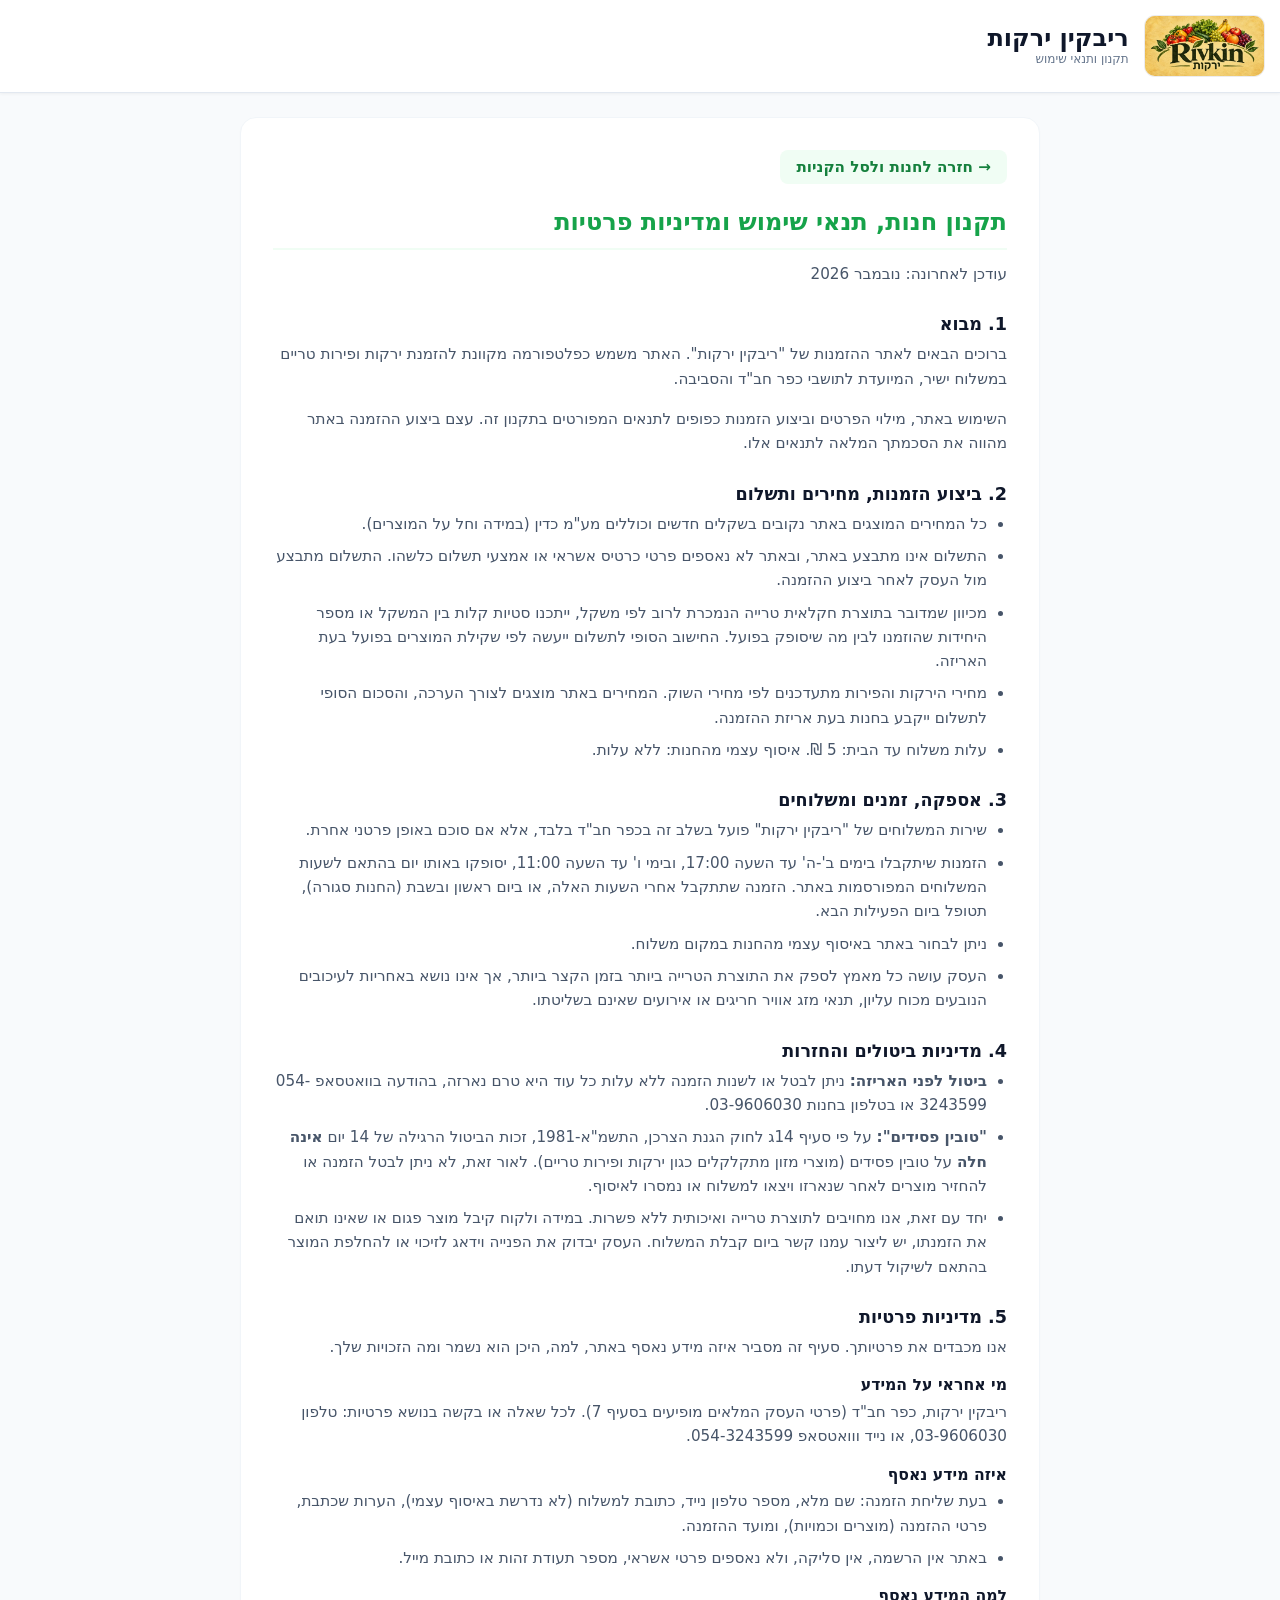
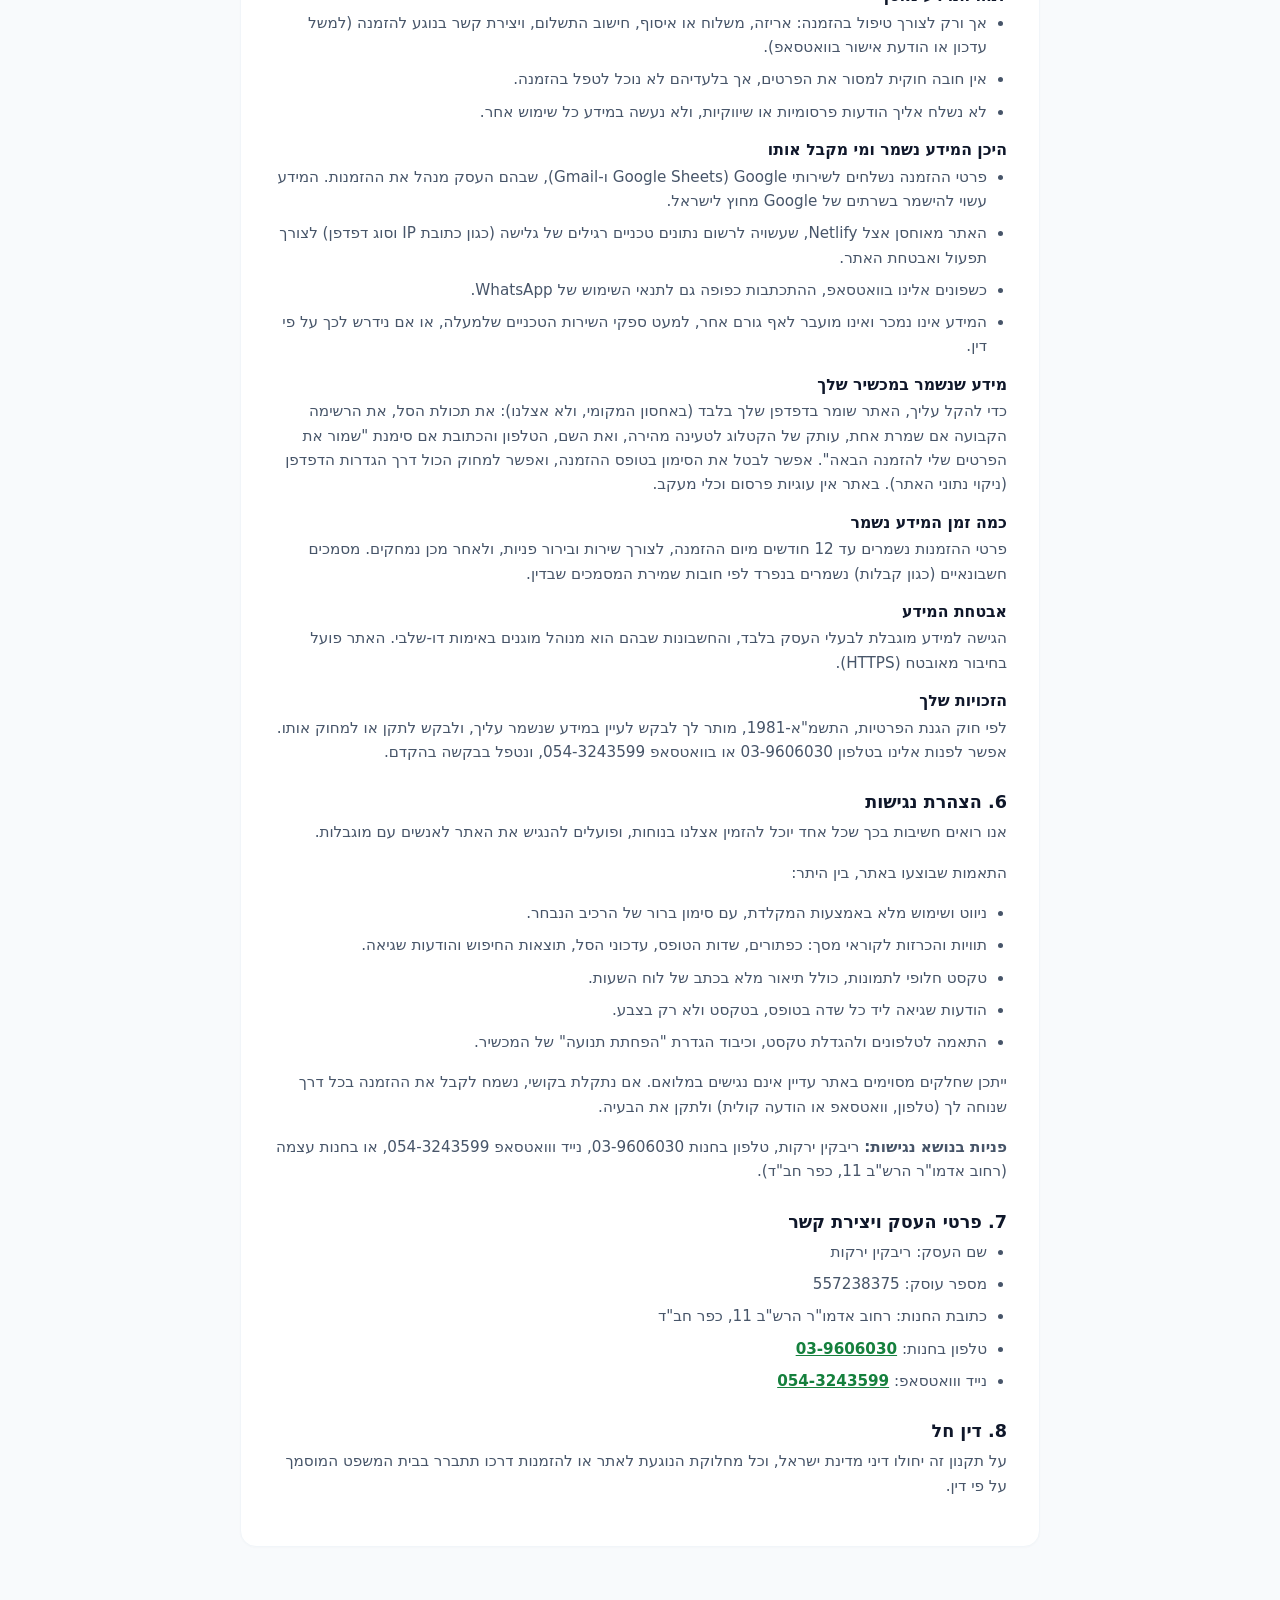
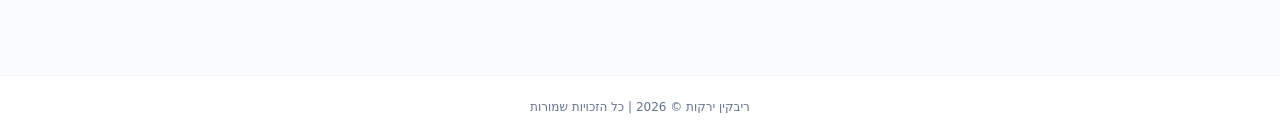
==== commit da0f8c7a: "Restructure project, optimize images, add 404 page" ====
--- a/terms.html
+++ b/terms.html
@@ -3,71 +3,19 @@
 <head>
     <meta charset="UTF-8">
     <meta name="viewport" content="width=device-width, initial-scale=1.0">
-    <title>תקנון ותנאי שימוש - ריבקין ירקות</title>
+    <title>תקנון, פרטיות ונגישות - ריבקין ירקות</title>
+    <meta name="description" content="תקנון האתר, מדיניות הפרטיות והצהרת הנגישות של ריבקין ירקות, כפר חב״ד: הזמנות, משלוחים, ביטולים ופרטי התקשרות.">
+    <link rel="canonical" href="https://rivkinyerakot.net/terms.html">
+    <meta name="theme-color" content="#15803d">
     <link rel="icon" type="image/png" sizes="192x192" href="favicon.png">
     <link rel="apple-touch-icon" href="favicon.png">
-    <link rel="stylesheet" href="style.css">
-    <style>
-        .terms-container { 
-            max-width: 800px; 
-            margin: 0 auto; 
-            padding: 2rem; 
-            background: white; 
-            border-radius: 1rem; 
-            border: 1px solid #f1f5f9;
-            box-shadow: 0 1px 2px rgba(0,0,0,0.02);
-        }
-        .terms-title { 
-            font-size: 1.5rem; 
-            color: #16a34a; 
-            margin-bottom: 1.5rem; 
-            border-bottom: 2px solid #f0fdf4; 
-            padding-bottom: 0.75rem; 
-            font-weight: 900;
-        }
-        .terms-container h3 { 
-            font-size: 1.1rem; 
-            color: #0f172a; 
-            margin-top: 1.75rem; 
-            margin-bottom: 0.5rem; 
-            font-weight: bold;
-        }
-        .terms-container p, .terms-container ul { 
-            font-size: 0.95rem; 
-            color: #475569; 
-            line-height: 1.6; 
-            margin-bottom: 1rem; 
-        }
-        .terms-container ul { 
-            padding-right: 1.25rem; 
-        }
-        .terms-container li { 
-            margin-bottom: 0.5rem; 
-        }
-        .back-link { 
-            display: inline-flex; 
-            align-items: center; 
-            gap: 0.5rem; 
-            color: #16a34a; 
-            font-weight: bold; 
-            text-decoration: none; 
-            margin-bottom: 1.5rem; 
-            font-size: 0.95rem; 
-            background: #f0fdf4;
-            padding: 0.5rem 1rem;
-            border-radius: 0.5rem;
-            transition: background 0.2s;
-        }
-        .back-link:hover { 
-            background: #dcfce7; 
-        }
-    </style>
+    <link rel="stylesheet" href="css/style.css">
 </head>
 <body>
     <header>
         <div class="header-inner">
             <div class="logo-area">
-                <img src="לוגו ריבקין ירקות.png" alt="ריבקין ירקות" class="logo-img">
+                <img src="assets/images/logo.webp" alt="ריבקין ירקות" class="logo-img">
                 <div>
                     <h1>ריבקין ירקות</h1>
                     <div class="subtitle">תקנון ותנאי שימוש</div>
@@ -79,10 +27,11 @@
     <main>
         <div class="terms-container">
             <!-- כפתור החזרה המתוקן -->
-            <a href="index.html" class="back-link">&rarr; חזרה לחנות ולסל הקניות</a>
+            <a href="index.html" class="back-link" id="back-link">&rarr; חזרה לחנות ולסל הקניות</a>
             
             <h2 class="terms-title">תקנון חנות, תנאי שימוש ומדיניות פרטיות</h2>
-            
+            <p class="terms-updated">עודכן לאחרונה: נובמבר 2026</p>
+
             <h3>1. מבוא</h3>
             <p>ברוכים הבאים לאתר ההזמנות של "ריבקין ירקות". האתר משמש כפלטפורמה מקוונת להזמנת ירקות ופירות טריים במשלוח ישיר, המיועדת לתושבי כפר חב"ד והסביבה.</p>
             <p>השימוש באתר, מילוי הפרטים וביצוע הזמנות כפופים לתנאים המפורטים בתקנון זה. עצם ביצוע ההזמנה באתר מהווה את הסכמתך המלאה לתנאים אלו.</p>
@@ -90,41 +39,113 @@
             <h3>2. ביצוע הזמנות, מחירים ותשלום</h3>
             <ul>
                 <li>כל המחירים המוצגים באתר נקובים בשקלים חדשים וכוללים מע"מ כדין (במידה וחל על המוצרים).</li>
-                <li>נכון לעתה, התשלום אינו מתבצע מראש באתר, אלא מול העסק לאחר ביצוע ההזמנה.</li>
-                <li>מכיוון שמדובר בתוצרת חקלאית טרייה הנמכרת לרוב לפי משקל, ייתכנו סטיות קלות בין המשקל שהוזמן לבין המשקל שיסופק בפועל. החישוב הסופי לתשלום ייעשה אך ורק לפי שקילת המוצרים בפועל טרם יציאת המשלוח.</li>
-                <li>הנהלת האתר שומרת לעצמה את הזכות לעדכן את מחירי המוצרים מעת לעת ללא הודעה מוקדמת. המחיר הקובע הוא המחיר שהופיע בעת אישור ושליחת ההזמנה.</li>
+                <li>התשלום אינו מתבצע באתר, ובאתר לא נאספים פרטי כרטיס אשראי או אמצעי תשלום כלשהו. התשלום מתבצע מול העסק לאחר ביצוע ההזמנה.</li>
+                <li>מכיוון שמדובר בתוצרת חקלאית טרייה הנמכרת לרוב לפי משקל, ייתכנו סטיות קלות בין המשקל או מספר היחידות שהוזמנו לבין מה שיסופק בפועל. החישוב הסופי לתשלום ייעשה לפי שקילת המוצרים בפועל בעת האריזה.</li>
+                <li>מחירי הירקות והפירות מתעדכנים לפי מחירי השוק. המחירים באתר מוצגים לצורך הערכה, והסכום הסופי לתשלום ייקבע בחנות בעת אריזת ההזמנה.</li>
+                <li>עלות משלוח עד הבית: 5 ₪. איסוף עצמי מהחנות: ללא עלות.</li>
             </ul>
 
             <h3>3. אספקה, זמנים ומשלוחים</h3>
             <ul>
                 <li>שירות המשלוחים של "ריבקין ירקות" פועל בשלב זה בכפר חב"ד בלבד, אלא אם סוכם באופן פרטני אחרת.</li>
-                <li>הזמנות שיתקבלו בימים ב'-ה' עד השעה 17:00, ובימי ו' עד השעה 11:00, יטופלו ויסופקו בהתאם ללוחות הזמנים המפורסמים באתר.</li>
+                <li>הזמנות שיתקבלו בימים ב'-ה' עד השעה 17:00, ובימי ו' עד השעה 11:00, יסופקו באותו יום בהתאם לשעות המשלוחים המפורסמות באתר. הזמנה שתתקבל אחרי השעות האלה, או ביום ראשון ובשבת (החנות סגורה), תטופל ביום הפעילות הבא.</li>
+                <li>ניתן לבחור באתר באיסוף עצמי מהחנות במקום משלוח.</li>
                 <li>העסק עושה כל מאמץ לספק את התוצרת הטרייה ביותר בזמן הקצר ביותר, אך אינו נושא באחריות לעיכובים הנובעים מכוח עליון, תנאי מזג אוויר חריגים או אירועים שאינם בשליטתו.</li>
             </ul>
 
             <h3>4. מדיניות ביטולים והחזרות</h3>
             <ul>
-                <li><strong>החזרת "טובין פסידים":</strong> על פי חוק הגנת הצרכן, התשמ"א-1981, זכות הביטול הרגילה של 14 יום <strong>אינה חלה</strong> על מוצרים פסידים (מוצרי מזון מתקלקלים כגון ירקות ופירות טריים). לאור זאת, לא ניתן יהיה לבטל הזמנה או להחזיר מוצרים לאחר שליקוטם הושלם והם יצאו למשלוח.</li>
+                <li><strong>ביטול לפני האריזה:</strong> ניתן לבטל או לשנות הזמנה ללא עלות כל עוד היא טרם נארזה, בהודעה בוואטסאפ 054-3243599 או בטלפון בחנות 03-9606030.</li>
+                <li><strong>"טובין פסידים":</strong> על פי סעיף 14ג לחוק הגנת הצרכן, התשמ"א-1981, זכות הביטול הרגילה של 14 יום <strong>אינה חלה</strong> על טובין פסידים (מוצרי מזון מתקלקלים כגון ירקות ופירות טריים). לאור זאת, לא ניתן לבטל הזמנה או להחזיר מוצרים לאחר שנארזו ויצאו למשלוח או נמסרו לאיסוף.</li>
                 <li>יחד עם זאת, אנו מחויבים לתוצרת טרייה ואיכותית ללא פשרות. במידה ולקוח קיבל מוצר פגום או שאינו תואם את הזמנתו, יש ליצור עמנו קשר ביום קבלת המשלוח. העסק יבדוק את הפנייה וידאג לזיכוי או להחלפת המוצר בהתאם לשיקול דעתו.</li>
             </ul>
 
-            <h3>5. מדיניות פרטיות ומאגר מידע</h3>
+            <h3 id="privacy">5. מדיניות פרטיות</h3>
+            <p>אנו מכבדים את פרטיותך. סעיף זה מסביר איזה מידע נאסף באתר, למה, היכן הוא נשמר ומה הזכויות שלך.</p>
+
+            <h4>מי אחראי על המידע</h4>
+            <p>ריבקין ירקות, כפר חב"ד (פרטי העסק המלאים מופיעים בסעיף 7). לכל שאלה או בקשה בנושא פרטיות: טלפון 03-9606030, או נייד ווואטסאפ 054-3243599.</p>
+
+            <h4>איזה מידע נאסף</h4>
             <ul>
-                <li>הנתונים האישיים המוזנים בטופס ההזמנה (שם, כתובת, מספר טלפון) נאספים אך ורק לצורך טיפול בהזמנה, יצירת קשר תפעולי בנוגע למשלוח, ואספקתו.</li>
-                <li>העסק מתחייב לא להעביר את פרטי הלקוחות לאף צד שלישי ללא אישור מפורש מהלקוח (למעט ספקי שירות טכניים הנדרשים לביצוע ההזמנה, כגון מערכות עיבוד טפסים).</li>
-                <li>הלקוח מסכים בזאת לקבל הודעות תפעוליות למספר הטלפון שהזין אודות סטטוס ההזמנה שלו.</li>
+                <li>בעת שליחת הזמנה: שם מלא, מספר טלפון נייד, כתובת למשלוח (לא נדרשת באיסוף עצמי), הערות שכתבת, פרטי ההזמנה (מוצרים וכמויות), ומועד ההזמנה.</li>
+                <li>באתר אין הרשמה, אין סליקה, ולא נאספים פרטי אשראי, מספר תעודת זהות או כתובת מייל.</li>
             </ul>
 
-            <h3>6. הצהרת נגישות</h3>
-            <p>העסק עושה מאמצים להנגיש את הפלטפורמה הדיגיטלית שלו ככל הניתן עבור אנשים עם מוגבלויות, בהתאם לדרישות החוק. אם נתקלת בקושי כלשהו בשימוש באתר או בביצוע הזמנה, אנו מזמינים אותך לפנות אלינו ישירות ונשמח לסייע ולהנגיש עבורך את השירות באופן אישי.</p>
+            <h4>למה המידע נאסף</h4>
+            <ul>
+                <li>אך ורק לצורך טיפול בהזמנה: אריזה, משלוח או איסוף, חישוב התשלום, ויצירת קשר בנוגע להזמנה (למשל עדכון או הודעת אישור בוואטסאפ).</li>
+                <li>אין חובה חוקית למסור את הפרטים, אך בלעדיהם לא נוכל לטפל בהזמנה.</li>
+                <li>לא נשלח אליך הודעות פרסומיות או שיווקיות, ולא נעשה במידע כל שימוש אחר.</li>
+            </ul>
 
-            <h3>7. סמכות שיפוט</h3>
-            <p>על תקנון זה יחולו דיני מדינת ישראל. כל מחלוקת או סכסוך הנוגעים לאתר או להזמנות דרכו יתבררו אך ורק בבתי המשפט המוסמכים באזור המרכז.</p>
+            <h4>היכן המידע נשמר ומי מקבל אותו</h4>
+            <ul>
+                <li>פרטי ההזמנה נשלחים לשירותי Google (Google Sheets ו-Gmail), שבהם העסק מנהל את ההזמנות. המידע עשוי להישמר בשרתים של Google מחוץ לישראל.</li>
+                <li>האתר מאוחסן אצל Netlify, שעשויה לרשום נתונים טכניים רגילים של גלישה (כגון כתובת IP וסוג דפדפן) לצורך תפעול ואבטחת האתר.</li>
+                <li>כשפונים אלינו בוואטסאפ, ההתכתבות כפופה גם לתנאי השימוש של WhatsApp.</li>
+                <li>המידע אינו נמכר ואינו מועבר לאף גורם אחר, למעט ספקי השירות הטכניים שלמעלה, או אם נידרש לכך על פי דין.</li>
+            </ul>
+
+            <h4>מידע שנשמר במכשיר שלך</h4>
+            <p>כדי להקל עליך, האתר שומר בדפדפן שלך בלבד (באחסון המקומי, ולא אצלנו): את תכולת הסל, את הרשימה הקבועה אם שמרת אחת, עותק של הקטלוג לטעינה מהירה, ואת השם, הטלפון והכתובת אם סימנת "שמור את הפרטים שלי להזמנה הבאה". אפשר לבטל את הסימון בטופס ההזמנה, ואפשר למחוק הכול דרך הגדרות הדפדפן (ניקוי נתוני האתר). באתר אין עוגיות פרסום וכלי מעקב.</p>
+
+            <h4>כמה זמן המידע נשמר</h4>
+            <p>פרטי ההזמנות נשמרים עד 12 חודשים מיום ההזמנה, לצורך שירות ובירור פניות, ולאחר מכן נמחקים. מסמכים חשבונאיים (כגון קבלות) נשמרים בנפרד לפי חובות שמירת המסמכים שבדין.</p>
+
+            <h4>אבטחת המידע</h4>
+            <p>הגישה למידע מוגבלת לבעלי העסק בלבד, והחשבונות שבהם הוא מנוהל מוגנים באימות דו-שלבי. האתר פועל בחיבור מאובטח (HTTPS).</p>
+
+            <h4>הזכויות שלך</h4>
+            <p>לפי חוק הגנת הפרטיות, התשמ"א-1981, מותר לך לבקש לעיין במידע שנשמר עליך, ולבקש לתקן או למחוק אותו. אפשר לפנות אלינו בטלפון 03-9606030 או בוואטסאפ 054-3243599, ונטפל בבקשה בהקדם.</p>
+
+            <h3 id="accessibility">6. הצהרת נגישות</h3>
+            <p>אנו רואים חשיבות בכך שכל אחד יוכל להזמין אצלנו בנוחות, ופועלים להנגיש את האתר לאנשים עם מוגבלות.</p>
+            <p>התאמות שבוצעו באתר, בין היתר:</p>
+            <ul>
+                <li>ניווט ושימוש מלא באמצעות המקלדת, עם סימון ברור של הרכיב הנבחר.</li>
+                <li>תוויות והכרזות לקוראי מסך: כפתורים, שדות הטופס, עדכוני הסל, תוצאות החיפוש והודעות שגיאה.</li>
+                <li>טקסט חלופי לתמונות, כולל תיאור מלא בכתב של לוח השעות.</li>
+                <li>הודעות שגיאה ליד כל שדה בטופס, בטקסט ולא רק בצבע.</li>
+                <li>התאמה לטלפונים ולהגדלת טקסט, וכיבוד הגדרת "הפחתת תנועה" של המכשיר.</li>
+            </ul>
+            <p>ייתכן שחלקים מסוימים באתר עדיין אינם נגישים במלואם. אם נתקלת בקושי, נשמח לקבל את ההזמנה בכל דרך שנוחה לך (טלפון, וואטסאפ או הודעה קולית) ולתקן את הבעיה.</p>
+            <p><strong>פניות בנושא נגישות:</strong> ריבקין ירקות, טלפון בחנות 03-9606030, נייד ווואטסאפ 054-3243599, או בחנות עצמה (רחוב אדמו"ר הרש"ב 11, כפר חב"ד).</p>
+
+            <h3 id="contact">7. פרטי העסק ויצירת קשר</h3>
+            <ul>
+                <li>שם העסק: ריבקין ירקות</li>
+                <li>מספר עוסק: 557238375</li>
+                <li>כתובת החנות: רחוב אדמו"ר הרש"ב 11, כפר חב"ד</li>
+                <li>טלפון בחנות: <a href="tel:+97239606030">03-9606030</a></li>
+                <li>נייד ווואטסאפ: <a href="https://wa.me/972543243599" target="_blank" rel="noopener">054-3243599</a></li>
+            </ul>
+
+            <h3>8. דין חל</h3>
+            <p>על תקנון זה יחולו דיני מדינת ישראל, וכל מחלוקת הנוגעת לאתר או להזמנות דרכו תתברר בבית המשפט המוסמך על פי דין.</p>
         </div>
     </main>
 
     <footer>
         <p>ריבקין ירקות © 2026 | כל הזכויות שמורות</p>
     </footer>
+
+    <script>
+        // חזרה לחנות בלי לאבד את המקום בדף:
+        // אם התקנון נפתח בלשונית חדשה (מטופס ההזמנה) - סוגרים אותה וחוזרים ללשונית ההזמנה.
+        // אם הגיעו מהאתר באותה לשונית - חוזרים אחורה, והדפדפן מחזיר לאותו מקום בדף.
+        // אחרת (נכנסו ישירות לתקנון) - הקישור הרגיל לדף הראשי.
+        document.getElementById('back-link').addEventListener('click', function (e) {
+            var fromSite = document.referrer && new URL(document.referrer).origin === location.origin;
+            if (history.length === 1) {
+                e.preventDefault();
+                window.close();
+                setTimeout(function () { location.href = 'index.html'; }, 300); // אם הדפדפן לא איפשר לסגור
+            } else if (fromSite) {
+                e.preventDefault();
+                history.back();
+            }
+        });
+    </script>
 </body>
 </html>
--- a/css/style.css
+++ b/css/style.css
@@ -0,0 +1,936 @@
+html {
+    scroll-behavior: smooth;
+    scroll-padding-top: calc(var(--header-h, 93px) + var(--cats-h, 56px) + 8px);
+}
+* { box-sizing: border-box; margin: 0; padding: 0; font-family: system-ui, -apple-system, BlinkMacSystemFont, "Segoe UI", Roboto, sans-serif; }
+body { background-color: #f8fafc; color: #1e293b; min-height: 100vh; display: flex; flex-direction: column; padding-bottom: env(safe-area-inset-bottom); }
+
+.announcement-bar {
+    background-color: #15803d;
+    color: #ffffff;
+    text-align: center;
+    padding: 0.5rem 1rem;
+    font-size: 0.875rem;
+    font-weight: 500;
+    letter-spacing: 0.3px;
+    box-shadow: 0 1px 2px rgba(0, 0, 0, 0.05);
+    position: relative; /* שלב 4: הפס הירוק נגלל עם הדף, רק הכותרת הלבנה נשארת למעלה */
+}
+
+header {
+    background: #ffffff;
+    border-bottom: 1px solid #e2e8f0;
+    box-shadow: 0 1px 3px 0 rgba(0, 0, 0, 0.05);
+    position: sticky;
+    top: 0;
+    z-index: 900;
+}
+
+.header-inner {
+    max-width: 1280px;
+    margin: 0 auto;
+    padding: 1rem;
+    display: flex;
+    align-items: center;
+    justify-content: space-between;
+    direction: rtl;
+}
+
+.logo-area {
+    display: flex;
+    align-items: center;
+    gap: 1rem;
+}
+/* שלב 4: הלוגו רחב, ולכן מוצג במלואו כמלבן מעוגל ולא נחתך לעיגול */
+.logo-img { height: 60px; width: auto; aspect-ratio: 1768 / 889; border-radius: 10px; object-fit: contain; background: #f6e7b4; box-shadow: 0 0 0 1px rgba(15, 23, 42, 0.08); flex-shrink: 0; }
+h1 { font-size: 1.5rem; font-weight: 900; color: #0f172a; }
+.subtitle { font-size: 0.75rem; color: #64748b; font-weight: 500; }
+.cart-btn {
+    background: #15803d;
+    color: white;
+    border: none;
+    padding: 0.625rem 1.25rem;
+    border-radius: 0.75rem;
+    font-weight: 600;
+    cursor: pointer;
+    display: flex;
+    align-items: center;
+    gap: 0.5rem;
+    transition: background 0.2s;
+}
+
+.cart-btn:hover { background: #166534; }
+.cart-badge { background: white; color: #15803d; font-size: 0.75rem; font-weight: bold; padding: 0.125rem 0.5rem; border-radius: 9999px; }
+
+main { 
+    max-width: 1280px; 
+    margin: 0 auto; 
+    padding: 1.5rem 1rem 5rem 1rem; 
+    width: 100%; 
+    display: flex; 
+    flex-direction: column; 
+}
+
+.top-layout {
+    display: flex;
+    flex-direction: column;
+    gap: 1.5rem;
+}
+
+.side-info-panel {
+    display: flex;
+    flex-direction: column;
+    gap: 1rem;
+    min-width: 0;
+}
+
+/* שלב 4: במחשב (מ־1024 פיקסלים) הסל עובר לעמודה הצדדית ונשאר גלוי בזמן הגלילה */
+@media(min-width: 1024px) {
+    .top-layout {
+        display: grid;
+        grid-template-columns: minmax(0, 1fr) 340px;
+        align-items: start;
+    }
+    .side-info-panel {
+        position: sticky;
+        top: calc(var(--header-h, 93px) + 1rem); /* מתחת לכותרת הלבנה */
+        max-height: calc(100vh - var(--header-h, 93px) - 2rem);
+        overflow-y: auto;
+        overscroll-behavior: contain;
+        scrollbar-width: thin;
+        padding: 3px; /* מקום למסגרת הפוקוס */
+        margin: -3px;
+    }
+    .side-info-panel .bottom-cart-panel {
+        max-width: none;
+        margin: 0;
+        padding: 1rem;
+        box-shadow: 0 1px 2px rgba(0,0,0,0.02);
+    }
+    .side-info-panel .checkout-form { margin-top: 1rem; padding: 0.85rem; }
+    .side-info-panel .success-box { padding: 1rem 0.25rem; }
+}
+
+.sidebar-box {
+    background: white;
+    border-radius: 1rem;
+    border: 1px solid #f1f5f9;
+    padding: 1.25rem;
+    box-shadow: 0 1px 2px rgba(0,0,0,0.02);
+}
+
+.section-title { font-size: 1.25rem; font-weight: bold; color: #0f172a; margin-bottom: 1rem; }
+
+.catalog-header {
+    display: flex;
+    flex-direction: column;
+    align-items: flex-start !important;
+    gap: 1rem;
+    margin-bottom: 1.25rem;
+    flex-wrap: wrap;
+}
+
+@media(min-width: 768px) {
+    .catalog-header {
+        flex-direction: row;
+        align-items: center !important;
+    }
+}
+
+.search-container {
+    position: relative;
+    width: 100%;
+    max-width: 400px;
+}
+
+.search-container input {
+    width: 100%;
+    padding: 0.65rem 2.5rem;
+    font-size: 16px !important;
+    border: 1px solid #e2e8f0;
+    background: #f8fafc;
+    border-radius: 9999px;
+    outline: none;
+    transition: all 0.2s ease;
+    color: #1e293b;
+}
+
+.search-container input:focus {
+    border-color: #16a34a;
+    background: #ffffff;
+    box-shadow: 0 0 0 3px rgba(22, 163, 74, 0.1);
+}
+
+.search-icon {
+    position: absolute;
+    right: 0.8rem;
+    left: auto;
+    top: 50%;
+    transform: translateY(-50%);
+    color: #94a3b8;
+    font-size: 0.95rem;
+    pointer-events: none;
+}
+
+.clear-search-btn {
+    position: absolute;
+    left: 0.6rem;
+    top: 50%;
+    transform: translateY(-50%);
+    background: #e2e8f0;
+    color: #64748b;
+    border: none;
+    width: 22px;
+    height: 22px;
+    border-radius: 50%;
+    display: none; /* מוצג מהקוד כשיש טקסט בחיפוש */
+    align-items: center;
+    justify-content: center;
+    font-size: 0.75rem;
+    font-weight: bold;
+    cursor: pointer;
+    transition: background 0.2s, color 0.2s;
+    padding: 0;
+}
+
+.clear-search-btn:hover {
+    background: #cbd5e1;
+    color: #1e293b;
+}
+
+@media (max-width: 767px) {
+    .search-container { max-width: 100%; }
+    .header-inner .subtitle { display: flex !important; font-size: 0.72rem; margin-top: 0.15rem; }
+    .quantity-control { height: 44px !important; }
+    .unit-select, .unit-badge { height: 44px !important; }
+}
+
+.categories-bar { display: flex; gap: 0.5rem; overflow-x: auto; padding-bottom: 0.75rem; margin-bottom: 1rem; white-space: nowrap; -webkit-overflow-scrolling: touch; }
+.categories-bar::-webkit-scrollbar { display: none; }
+.category-tab { background: #e2e8f0; color: #475569; border: none; padding: 0.5rem 1rem; border-radius: 9999px; font-size: 0.875rem; font-weight: 600; cursor: pointer; transition: all 0.2s; }
+.category-tab:hover { background: #cbd5e1; }
+.category-tab.active { background: #15803d; color: white; }
+
+.products-grid { display: grid; grid-template-columns: repeat(2, 1fr); gap: 0.85rem; }
+@media(min-width: 768px) { 
+    .products-grid { grid-template-columns: repeat(4, minmax(0, 1fr)); gap: 1rem; }
+}
+/* מסך בינוני עם סל בצד: 3 מוצרים בשורה, כדי שהכרטיסים לא יידחסו */
+@media(min-width: 1024px) and (max-width: 1279px) {
+    .products-grid { grid-template-columns: repeat(3, minmax(0, 1fr)); }
+}
+
+.product-card { background: white; border-radius: 1rem; overflow: hidden; border: 1px solid #f1f5f9; box-shadow: 0 1px 2px rgba(0,0,0,0.02); display: flex; flex-direction: column; justify-content: space-between; transition: transform 0.2s, box-shadow 0.2s; position: relative; }
+.product-card:hover { transform: translateY(-2px); box-shadow: 0 4px 6px -1px rgba(0, 0, 0, 0.05); }
+
+.product-card.out-of-stock { background: #f1f5f9; opacity: 0.75; }
+.product-card.out-of-stock img { filter: grayscale(100%); }
+
+.product-img-container { width: 100%; height: 160px; background: #e2e8f0; overflow: hidden; display: flex; align-items: center; justify-content: center; position: relative; }
+.product-img { width: 100%; height: 100%; object-fit: cover; transition: transform 0.3s ease; }
+.product-card:hover .product-img { transform: scale(1.04); }
+
+.product-info { padding: 0.85rem 0.75rem; display: flex; flex-direction: column; justify-content: space-between; flex-grow: 1; gap: 0.75rem; text-align: right; }
+.product-name { font-weight: bold; font-size: 1rem; color: #1e293b; }
+.product-price { color: #15803d; font-weight: 600; font-size: 0.875rem; }
+
+.product-actions-wrapper { margin-top: 0.25rem; }
+.card-action-row { display: flex; align-items: center; gap: 0.35rem; width: 100%; }
+
+.quantity-control {
+    display: flex;
+    align-items: center;
+    flex: 1;
+    min-width: 0;
+    height: 36px;
+    border: 1px solid #cbd5e1;
+    border-radius: 0.5rem;
+    background: #ffffff;
+    overflow: hidden;
+    transition: border-color 0.2s;
+}
+
+.quantity-control:focus-within { border-color: #16a34a; }
+
+.qty-btn {
+    background: #f1f5f9;
+    color: #334155;
+    border: none;
+    width: 28px;
+    height: 100%;
+    font-size: 1.05rem;
+    font-weight: bold;
+    cursor: pointer;
+    display: flex;
+    align-items: center;
+    justify-content: center;
+    transition: background 0.2s, color 0.2s;
+    flex-shrink: 0;
+    user-select: none;
+}
+
+.qty-btn:hover:not(:disabled) { background: #e2e8f0; color: #0f172a; }
+.qty-btn:active:not(:disabled) { background: #cbd5e1; }
+
+.product-input {
+    width: 100%;
+    flex: 1;
+    min-width: 0;
+    height: 100%;
+    padding: 0;
+    font-size: 16px !important;
+    font-weight: 600;
+    color: #0f172a;
+    border: none;
+    border-right: 1px solid #e2e8f0;
+    border-left: 1px solid #e2e8f0;
+    outline: none;
+    background: #ffffff;
+    text-align: center;
+    appearance: textfield; 
+    -moz-appearance: textfield; 
+}
+
+.product-input::-webkit-outer-spin-button,
+.product-input::-webkit-inner-spin-button {
+    -webkit-appearance: none;
+    margin: 0;
+}
+
+.unit-select {
+    height: 36px;
+    padding: 0 0.35rem;
+    font-size: 0.8rem;
+    font-weight: 600;
+    color: #334155;
+    background-color: #f8fafc;
+    border: 1px solid #cbd5e1;
+    border-radius: 0.5rem;
+    cursor: pointer;
+    flex-shrink: 0;
+    outline: none;
+    transition: border-color 0.2s;
+}
+
+.unit-select:focus { border-color: #16a34a; }
+
+.unit-badge {
+    height: 36px;
+    padding: 0 0.5rem;
+    font-size: 0.8rem;
+    font-weight: 600;
+    color: #475569;
+    background-color: #f1f5f9;
+    border: 1px solid #e2e8f0;
+    border-radius: 0.5rem;
+    display: inline-flex;
+    align-items: center;
+    justify-content: center;
+    flex-shrink: 0;
+}
+
+.quick-qty-row { display: flex; gap: 0.3rem; margin-bottom: 0.45rem; flex-wrap: wrap; }
+.quick-qty-btn { font-size: 0.72rem; font-weight: 500; background: #f1f5f9; border: 1px solid #cbd5e1; border-radius: 0.375rem; padding: 0.2rem 0.45rem; cursor: pointer; color: #334155; transition: all 0.15s; }
+.quick-qty-btn:hover { background: #dcfce7; border-color: #86efac; color: #15803d; }
+
+.bottom-cart-panel { 
+    background: white; 
+    border-radius: 1rem; 
+    border: 1px solid #e2e8f0; 
+    padding: 1.5rem; 
+    width: 100%;
+    max-width: 750px;
+    margin: 1rem auto 0 auto;
+    box-shadow: 0 4px 10px rgba(0,0,0,0.05);
+    display: flex;
+    flex-direction: column;
+}
+
+.sidebar-header-box { margin-bottom: 0.75rem; border-bottom: 1px solid #f1f5f9; padding-bottom: 0.75rem; }
+.sidebar-header-box h2 { font-size: 1.15rem !important; font-weight: bold !important; color: #0f172a; margin-bottom: 0.15rem; }
+.sidebar-subtitle { font-size: 0.75rem !important; color: #64748b !important; display: block; }
+
+.clear-cart-btn { background: none; border: none; color: #64748b; font-size: 0.75rem; font-weight: 600; cursor: pointer; display: flex; align-items: center; gap: 0.25rem; transition: color 0.2s; padding: 0.25rem 0.5rem; border-radius: 0.25rem; margin-bottom: 0.25rem; }
+.clear-cart-btn:hover { color: #ef4444; background: #fee2e2; }
+
+.cart-items-list { margin-top: 0.25rem; display: flex; flex-direction: column; gap: 0.5rem; }
+.cart-item { display: flex; justify-content: space-between; align-items: center; background: #f8fafc; padding: 0.5rem 0.75rem; border-radius: 0.75rem; font-size: 0.875rem; }
+
+.remove-btn { color: #64748b; border: none; background: none; font-size: 1rem; cursor: pointer; padding: 0.25rem; transition: color 0.2s; }
+.remove-btn:hover { color: #ef4444; }
+
+.hours-title { font-weight: bold; margin-bottom: 0.2rem; display: flex; align-items: center; gap: 0.25rem; color: #0f172a; }
+.hours-card { background: #f0fdf4; border: 1px solid #bbf7d0; color: #166534; font-size: 0.75rem; }
+.hours-grid { display: flex; flex-direction: column; gap: 0.15rem; color: #334155; line-height: 1.25; }
+
+/* לוח השעות המפורט: חלוקה לפי ימים, כמו בפוסטר */
+.hours-card { font-size: 0.8rem; padding: 1rem; }
+.hours-card .hours-title { margin-bottom: 0.5rem; }
+.hours-day { background: #ffffff; border: 1px solid #dcfce7; border-radius: 0.6rem; padding: 0.45rem 0.65rem; margin-bottom: 0.45rem; color: #334155; line-height: 1.4; }
+.hours-day-name { font-weight: 800; color: #15803d; margin-bottom: 0.15rem; }
+/* שתי עמודות: כותרת מימין, ערך משמאל, ושורות נוספות מיושרות מתחת לערך */
+.hours-table { display: grid; grid-template-columns: auto 1fr; column-gap: 0.6rem; row-gap: 0.1rem; }
+.hours-table dt { font-weight: 700; color: #0f172a; }
+.hours-table dd { margin: 0; }
+.hours-line { display: block; }
+.hours-footer { display: flex; align-items: center; justify-content: space-between; gap: 0.5rem; margin-top: 0.1rem; }
+.hours-closed { font-weight: 700; color: #b91c1c; }
+.hours-poster-link { background: #ffffff; border: 1px solid #86efac; color: #15803d; font-size: 0.78rem; font-weight: 700; padding: 0.35rem 0.7rem; border-radius: 0.6rem; cursor: pointer; transition: background 0.2s; white-space: nowrap; }
+.hours-poster-link:hover { background: #dcfce7; }
+
+/* מצב מקופל (כשיש מוצרים בסל): שתי שורות קצרות וכפתור לפירוט */
+.hours-compact { display: none; align-items: center; justify-content: space-between; gap: 0.6rem; }
+.hours-compact-text { display: flex; flex-direction: column; gap: 0.15rem; color: #334155; font-weight: 600; line-height: 1.35; }
+.hours-expand-btn { background: #ffffff; border: 1px solid #86efac; color: #15803d; font-size: 0.78rem; font-weight: 700; padding: 0.35rem 0.7rem; border-radius: 0.6rem; cursor: pointer; flex-shrink: 0; transition: background 0.2s; }
+.hours-expand-btn:hover { background: #dcfce7; }
+.hours-card.collapsed { padding: 0.65rem 0.85rem; }
+.hours-card.collapsed .hours-full { display: none; }
+.hours-card.collapsed .hours-compact { display: flex; }
+
+/* כפתור "הסתר": מופיע רק כשהלקוח פתח את הפירוט בזמן שיש מוצרים בסל */
+.hours-footer-actions { display: flex; gap: 0.35rem; flex-wrap: wrap; justify-content: flex-end; }
+.hours-collapse-btn { display: none; background: #ffffff; border: 1px solid #cbd5e1; color: #475569; font-size: 0.78rem; font-weight: 700; padding: 0.35rem 0.6rem; border-radius: 0.6rem; cursor: pointer; white-space: nowrap; transition: background 0.2s; }
+.hours-collapse-btn:hover { background: #f1f5f9; }
+.hours-card.user-expanded .hours-collapse-btn { display: inline-block; }
+
+/* תמונת לוח השעות: גבוהה וצרה, ולכן מוגבלת לגובה המסך ולא נמתחת */
+.hours-poster-img { width: auto; height: auto; max-width: 100%; max-height: calc(90vh - 1rem); }
+#hours-modal .modal-content { max-width: min(100%, 560px); }
+
+.checkout-form { margin-top: 1.5rem; background: #f8fafc; border: 1px solid #e2e8f0; border-radius: 0.75rem; padding: 1rem; display: flex; flex-direction: column; gap: 0.75rem; }
+.checkout-header-row { display: flex; justify-content: space-between; align-items: center; margin-bottom: 0.5rem; gap: 0.5rem; }
+.no-payment-badge { font-size: 0.7rem; color: #15803d; font-weight: 600; background: #dcfce7; padding: 0.125rem 0.375rem; border-radius: 4px; white-space: nowrap; flex-shrink: 0; }
+
+.form-group label { display: block; font-size: 0.75rem; font-weight: 600; color: #475569; margin-bottom: 0.25rem; }
+.form-group input, .form-group textarea { width: 100%; padding: 0.5rem 0.75rem; font-size: 16px !important; border: 1px solid #cbd5e1; border-radius: 0.75rem; outline: none; background: #ffffff; }
+.form-group input:focus, .form-group textarea:focus { border-color: #16a34a; }
+
+.save-details-group { margin-top: -0.25rem; margin-bottom: 0.25rem; }
+.save-details-label { display: flex !important; align-items: center; gap: 0.5rem; font-size: 0.75rem !important; color: #475569 !important; font-weight: 500 !important; cursor: pointer; }
+.save-details-label input[type="checkbox"] { width: 16px !important; height: 16px !important; cursor: pointer; accent-color: #16a34a; }
+
+.submit-btn { width: 100%; margin-top: 0.5rem; background: #15803d; color: white; font-weight: bold; padding: 0.75rem; border: none; border-radius: 0.75rem; cursor: pointer; transition: background 0.2s; font-size: 1rem; display: flex; align-items: center; justify-content: center; gap: 0.5rem; }
+.submit-btn:hover { background: #166534; }
+.submit-btn:disabled { background: #64748b; cursor: not-allowed; }
+
+.sticky-cart-bar {
+    position: fixed;
+    bottom: 0;
+    left: 0;
+    right: 0;
+    background: #15803d;
+    color: white;
+    box-shadow: 0 -4px 16px rgba(0, 0, 0, 0.15);
+    padding: 0.875rem 1.25rem;
+    display: none; 
+    justify-content: space-between;
+    align-items: center;
+    z-index: 100;
+    cursor: pointer;
+    font-weight: 600;
+    border-top-left-radius: 1rem;
+    border-top-right-radius: 1rem;
+    animation: slideUp 0.3s ease-out;
+    transition: background-color 0.3s ease;
+}
+
+.sticky-cart-bar.active { display: flex; }
+.sticky-cart-bar.suggest-list { background: #0369a1; }
+.sticky-cart-content { display: flex; align-items: center; gap: 0.5rem; font-size: 0.95rem; }
+.sticky-cart-action { font-size: 0.85rem; background: rgba(255, 255, 255, 0.2); padding: 0.25rem 0.6rem; border-radius: 0.5rem; }
+
+@keyframes slideUp {
+    from { transform: translateY(100%); }
+    to { transform: translateY(0); }
+}
+
+@media(min-width: 768px) { .sticky-cart-bar { display: none !important; } }
+
+.success-box { text-align: center; padding: 2rem 1rem; display: none; }
+.success-box.active { display: block; }
+
+footer { background: white; border-top: 1px solid #f1f5f9; margin-top: 3rem; padding: 1.5rem; text-align: center; font-size: 0.75rem; color: #64748b; }
+.hidden { display: none !important; }
+
+@media(max-width: 767px) {
+    .header-inner { padding: 0.75rem 1rem; gap: 0.5rem; flex-wrap: wrap; }
+    .logo-area { min-width: 0; flex: 1; gap: 0.75rem; }
+    .logo-area > div { min-width: 0; }
+    .logo-area h1 { font-size: 1.25rem; white-space: nowrap; overflow: hidden; text-overflow: ellipsis; }
+    .logo-img { height: 42px; border-radius: 8px; }
+    .cart-btn { padding: 0.5rem 0.875rem; gap: 0.4rem; white-space: nowrap; flex-shrink: 0; }
+}
+
+#back-to-top-btn { position: fixed; bottom: 5rem; left: 1.25rem; background: #ffffff; color: #16a34a; border: 2px solid #16a34a; width: 40px; height: 40px; border-radius: 50%; display: flex; align-items: center; justify-content: center; font-size: 1.25rem; cursor: pointer; box-shadow: 0 4px 10px rgba(0, 0, 0, 0.1); z-index: 99; opacity: 0; visibility: hidden; transition: all 0.3s ease; }
+#back-to-top-btn.show { opacity: 1; visibility: visible; }
+#back-to-top-btn:hover { background: #16a34a; color: #ffffff; }
+
+@media(min-width: 768px) { #back-to-top-btn { bottom: 2rem; } }
+
+.kashrut-link { color: #15803d; font-weight: 700; cursor: pointer; text-decoration: underline; text-decoration-color: rgba(21, 128, 61, 0.4); text-underline-offset: 3px; transition: text-decoration-color 0.2s, color 0.2s; }
+.kashrut-link:hover { color: #16a34a; text-decoration-color: #16a34a; }
+
+.modal-overlay { position: fixed; top: 0; left: 0; right: 0; bottom: 0; background: rgba(15, 23, 42, 0.8); display: flex; align-items: center; justify-content: center; z-index: 2000; opacity: 0; visibility: hidden; transition: opacity 0.3s ease, visibility 0.3s ease; padding: 1.5rem; backdrop-filter: blur(4px); }
+.modal-overlay.active { opacity: 1; visibility: visible; }
+.modal-content { background: #ffffff; padding: 0.5rem; border-radius: 1rem; position: relative; max-width: 100%; max-height: 90vh; display: flex; box-shadow: 0 25px 50px -12px rgba(0, 0, 0, 0.25); transform: scale(0.95) translateY(10px); transition: transform 0.3s ease; }
+.modal-overlay.active .modal-content { transform: scale(1) translateY(0); }
+.kashrut-img { width: auto; height: auto; max-width: 100%; max-height: calc(90vh - 1rem); object-fit: contain; border-radius: 0.5rem; } /* width/height: auto, כדי שהחלון יתכווץ לגודל התמונה ולא יישאר רקע לבן בצדדים */
+#kashrut-modal .modal-content { max-width: min(100%, 600px); }
+
+.close-modal-btn { position: absolute; top: -12px; right: -12px; background: #dc2626; color: white; border: none; width: 34px; height: 34px; border-radius: 50%; font-size: 1.1rem; font-weight: bold; display: flex; align-items: center; justify-content: center; cursor: pointer; box-shadow: 0 4px 6px rgba(0,0,0,0.2); z-index: 10; transition: background 0.2s, transform 0.2s; }
+.close-modal-btn:hover { background: #b91c1c; transform: scale(1.05); }
+
+.subtitle { display: flex; flex-wrap: wrap; gap: 0.2rem 0.4rem; line-height: 1.3; white-space: normal; }
+.announcement-bar { white-space: normal; padding-left: 0.5rem; padding-right: 0.5rem; }
+
+@media (max-width: 767px) {
+    footer { padding-bottom: calc(90px + env(safe-area-inset-bottom)) !important; }
+    #back-to-top-btn { z-index: 105 !important; bottom: calc(85px + env(safe-area-inset-bottom)) !important; }
+}
+
+/* שלב 4: במחשב ובטאבלט החץ עובר לצד ימין, ממורכז מעל כפתור הוואטסאפ, כדי לא לכסות את הסל */
+@media (min-width: 768px) {
+    #back-to-top-btn { left: auto; right: calc(25px + 7.5px); bottom: calc(25px + 55px + 12px) !important; }
+}
+
+@media (max-width: 767px) {
+    .products-grid { grid-template-columns: repeat(2, minmax(0, 1fr)) !important; gap: 0.5rem !important; }
+    main { padding-left: 0.5rem !important; padding-right: 0.5rem !important; }
+    .product-card { min-width: 0 !important; }
+    .product-info { padding: 0.6rem 0.35rem !important; }
+    .card-action-row { gap: 0.15rem !important; }
+    .qty-btn { width: 40px !important; font-size: 1.35rem !important; }
+    .product-input { padding: 0 !important; font-size: 16px !important; /* פחות מ־16 גורם לאייפון להגדיל את המסך בלחיצה */ width: 0 !important; min-width: 0 !important; flex: 1 1 0px !important; }
+    .unit-select, .unit-badge { padding: 0 0.15rem !important; font-size: 0.75rem !important; min-width: 0 !important; flex-shrink: 1 !important; }
+    .product-name { font-size: 0.9rem !important; word-wrap: break-word !important; white-space: normal !important; word-break: break-word !important; }
+    .product-price { white-space: normal !important; word-break: break-word !important; }
+    .quantity-control { width: 100% !important; min-width: 0 !important; }
+    main > div { min-width: 0 !important; }
+}
+
+.product-card.in-cart { border: 2px solid #16a34a; background-color: #f0fdf4; box-shadow: 0 4px 10px rgba(22, 163, 74, 0.15); transform: translateY(-2px); }
+.product-card.in-cart .product-img-container { background-color: #dcfce7; }
+.product-card.in-cart .quantity-control { border-color: #16a34a; box-shadow: 0 0 0 1px #16a34a; }
+.product-card.in-cart .qty-btn { background-color: #dcfce7; color: #15803d; }
+.product-card.in-cart .qty-btn:hover { background-color: #bbf7d0; }
+
+.price-disclaimer { background-color: #f1f5f9; color: #475569; font-size: 0.75rem; line-height: 1.4; padding: 0.75rem; border-radius: 0.5rem; border-right: 3px solid #94a3b8; margin-bottom: 0.75rem; }
+.price-disclaimer strong { color: #334155; display: inline-block; margin-bottom: 0.2rem; }
+
+.whatsapp-float { position: fixed; bottom: 25px; right: 25px; width: 55px; height: 55px; background-color: #25d366; border-radius: 50px; display: flex; align-items: center; justify-content: center; box-shadow: 0px 4px 10px rgba(0,0,0,0.15); z-index: 90; transition: transform 0.2s, box-shadow 0.2s; }
+.whatsapp-float:hover { transform: scale(1.08); box-shadow: 0px 6px 14px rgba(0,0,0,0.2); }
+.whatsapp-icon { width: 35px; height: 35px; }
+
+@media (max-width: 767px) {
+    .whatsapp-float { bottom: 85px; right: 15px; width: 45px; height: 45px; }
+    .whatsapp-icon { width: 28px; height: 28px; }
+}
+
+.delivery-method-selector { display: flex; background: #e2e8f0; border-radius: 0.75rem; padding: 0.25rem; margin-bottom: 1rem; gap: 0; }
+.method-btn { flex: 1; padding: 0.5rem; border: none; background: transparent; color: #64748b; font-weight: 600; font-size: 0.875rem; border-radius: 0.5rem; cursor: pointer; transition: all 0.2s ease; display: flex; flex-direction: column; align-items: center; justify-content: center; }
+.method-btn.active { background: #ffffff; color: #15803d; box-shadow: 0 1px 3px rgba(0,0,0,0.1); }
+.delivery-cost { font-size: 0.7rem; font-weight: normal; opacity: 0.8; margin-top: 0.1rem; }
+
+/* הגדרת כפתורי הרשימה - תמיד עמודה אנכית כדי למנוע דחיסות */
+.fixed-list-actions {
+    display: flex;
+    flex-direction: column;
+    gap: 0.5rem;
+}
+.load-list-wrapper { 
+    display: flex; 
+    flex-direction: column; 
+    gap: 0.5rem; 
+    width: 100%;
+}
+
+.list-btn { flex: 1; padding: 0.65rem; border: none; border-radius: 0.5rem; font-size: 0.75rem; font-weight: bold; cursor: pointer; transition: all 0.2s ease; display: flex; align-items: center; justify-content: center; gap: 0.25rem; }
+.save-list-btn { background: transparent; border: 1px solid #b45309; color: #b45309; }
+.save-list-btn:hover { background: #fffbeb; }
+.load-list-btn { background: transparent; border: 1px solid #0369a1; color: #0369a1; width: 100%; }
+.load-list-btn:hover { background: #f0f9ff; }
+.load-list-btn:disabled { background: #e2e8f0; color: #64748b; border-color: #cbd5e1; cursor: wait; }
+
+.delete-list-btn { background: #f1f5f9; border: none; border-radius: 0.5rem; padding: 0.65rem 0.75rem; cursor: pointer; transition: all 0.2s; font-size: 0.85rem; font-weight: bold; color: #64748b; display: flex; align-items: center; justify-content: center; width: 100%; }
+.delete-list-btn:hover { background: #fee2e2; color: #ef4444; }
+
+/* ==========================================
+   שלב 3: הודעות בתוך הדף, חיפוש, נגישות
+   ========================================== */
+
+.sr-only { position: absolute; width: 1px; height: 1px; padding: 0; margin: -1px; overflow: hidden; clip: rect(0, 0, 0, 0); white-space: nowrap; border: 0; }
+
+/* טבלת פוקוס נראית למקלדת */
+:focus-visible { outline: 3px solid #0369a1; outline-offset: 2px; }
+.form-group input:focus-visible, .form-group textarea:focus-visible,
+.search-container input:focus-visible, .unit-select:focus-visible { outline: 3px solid #0369a1; outline-offset: 1px; }
+.quantity-control:focus-within { outline: 2px solid #0369a1; outline-offset: 1px; }
+
+.grid-note { grid-column: 1 / -1; text-align: center; padding: 2rem; color: #64748b; }
+
+/* חלון הודעות */
+.dialog-overlay { position: fixed; top: 0; left: 0; right: 0; bottom: 0; background: rgba(15, 23, 42, 0.6); display: none; align-items: center; justify-content: center; z-index: 3000; padding: 1.25rem; backdrop-filter: blur(2px); }
+.dialog-overlay.active { display: flex; animation: dialogFade 0.15s ease-out; }
+.dialog-box { background: #ffffff; border-radius: 1rem; padding: 1.25rem; max-width: 420px; width: 100%; max-height: 85vh; overflow-y: auto; box-shadow: 0 25px 50px -12px rgba(0, 0, 0, 0.35); text-align: right; }
+.dialog-title { font-size: 1.05rem; font-weight: 800; color: #0f172a; margin-bottom: 0.5rem; }
+.dialog-title:empty { display: none; }
+.dialog-message { font-size: 0.95rem; line-height: 1.55; color: #334155; white-space: pre-line; }
+.dialog-actions { display: flex; gap: 0.5rem; margin-top: 1.1rem; flex-wrap: wrap; }
+.dialog-btn { flex: 1 1 120px; padding: 0.7rem 1rem; border-radius: 0.75rem; border: 1px solid transparent; font-size: 1rem; font-weight: 700; cursor: pointer; transition: background 0.2s; }
+.dialog-btn-primary { background: #15803d; color: #ffffff; }
+.dialog-btn-primary:hover { background: #166534; }
+.dialog-btn-secondary { background: #ffffff; color: #334155; border-color: #cbd5e1; }
+.dialog-btn-secondary:hover { background: #f1f5f9; }
+.dialog-btn-danger { background: #b91c1c; color: #ffffff; }
+.dialog-btn-danger:hover { background: #991b1b; }
+@keyframes dialogFade { from { opacity: 0; } to { opacity: 1; } }
+
+/* הודעה קצרה שנעלמת */
+.toast { position: fixed; bottom: calc(5.5rem + env(safe-area-inset-bottom)); left: 50%; transform: translateX(-50%) translateY(10px); background: #0f172a; color: #ffffff; padding: 0.7rem 1.1rem; border-radius: 0.75rem; font-size: 0.9rem; font-weight: 600; max-width: 90vw; text-align: center; z-index: 3100; opacity: 0; pointer-events: none; transition: opacity 0.25s ease, transform 0.25s ease; box-shadow: 0 8px 20px rgba(0, 0, 0, 0.25); }
+.toast.show { opacity: 1; transform: translateX(-50%) translateY(0); }
+@media (min-width: 768px) { .toast { bottom: 2rem; } }
+
+/* שגיאות בשדות */
+.field-error { color: #b91c1c; font-size: 0.8rem; font-weight: 600; margin-top: 0.3rem; line-height: 1.3; }
+.field-error:empty { display: none; }
+.form-group input.input-error, .form-group textarea.input-error { border-color: #b91c1c; background: #fef2f2; }
+
+/* שגיאת טעינה ואין תוצאות */
+.load-error, .no-results { grid-column: 1 / -1; text-align: center; padding: 2rem 1rem; background: #ffffff; border: 1px solid #e2e8f0; border-radius: 1rem; color: #475569; }
+.load-error-title, .no-results-title { font-size: 1.05rem; font-weight: 800; color: #0f172a; margin-bottom: 0.4rem; }
+.load-error p, .no-results p { font-size: 0.9rem; line-height: 1.5; margin-bottom: 1rem; }
+.load-error-actions { display: flex; gap: 0.6rem; justify-content: center; flex-wrap: wrap; }
+.load-error-btn { background: #15803d; color: #ffffff; border: none; border-radius: 0.75rem; padding: 0.65rem 1.4rem; font-size: 0.95rem; font-weight: 700; cursor: pointer; }
+.load-error-btn:hover { background: #166534; }
+.load-error-link, .no-results-link { display: inline-block; background: #ffffff; color: #15803d; border: 1px solid #15803d; border-radius: 0.75rem; padding: 0.6rem 1.2rem; font-size: 0.9rem; font-weight: 700; text-decoration: none; }
+.load-error-link:hover, .no-results-link:hover { background: #f0fdf4; }
+
+/* מוצר שאזל (מופיע רק בחיפוש) */
+.unavailable-heading { grid-column: 1 / -1; font-size: 0.9rem; font-weight: 700; color: #475569; margin-top: 0.5rem; }
+.product-card.unavailable-card { background: #f1f5f9; }
+.product-card.unavailable-card:hover { transform: none; box-shadow: 0 1px 2px rgba(0,0,0,0.02); }
+.product-card.unavailable-card:hover .product-img { transform: none; }
+.product-card.unavailable-card img { filter: grayscale(100%); }
+.unavailable-label { color: #b91c1c; font-weight: 700; font-size: 0.875rem; margin-top: 0.15rem; }
+
+/* פס לקוח חוזר: מובייל בלבד */
+.top-list-banner { display: flex; align-items: center; justify-content: space-between; gap: 0.75rem; background: #f0f9ff; border: 1px solid #bae6fd; color: #075985; border-radius: 0.75rem; padding: 0.55rem 0.85rem; margin-bottom: 1rem; font-size: 0.9rem; font-weight: 600; }
+.top-list-banner-btn { background: #0369a1; color: #ffffff; border: none; border-radius: 0.5rem; padding: 0.45rem 0.9rem; font-size: 0.85rem; font-weight: 700; cursor: pointer; white-space: nowrap; }
+.top-list-banner-btn:hover { background: #075985; }
+.top-list-banner-btn:disabled { background: #64748b; cursor: wait; }
+@media (min-width: 1024px) { .top-list-banner { display: none !important; } }
+
+/* מסך הצלחה */
+.success-order-number { font-size: 1.15rem; font-weight: 800; color: #0f172a; margin: 0.5rem 0 0.6rem; }
+.success-order-summary { max-width: 420px; margin: 1rem auto 0; text-align: right; }
+.success-items-title { font-size: 0.85rem; font-weight: 700; color: #334155; margin-bottom: 0.35rem; }
+.success-order-items { list-style: none; background: #f8fafc; border: 1px solid #e2e8f0; border-radius: 0.75rem; padding: 0.35rem 0.9rem; font-size: 0.875rem; color: #334155; }
+.success-order-items li { padding: 0.35rem 0; border-bottom: 1px solid #e2e8f0; }
+.success-order-items li:last-child { border-bottom: none; }
+
+/* כבוד להעדפת "הפחת תנועה" של המערכת */
+@media (prefers-reduced-motion: reduce) {
+    html { scroll-behavior: auto; }
+    *, *::before, *::after { animation-duration: 0.01ms !important; animation-iteration-count: 1 !important; transition-duration: 0.01ms !important; }
+}
+/* ==========================================
+   שלב 4: בחירת יחידה בכפתורים, וכפתורי כמות גדולים במובייל
+   ========================================== */
+
+.unit-toggle {
+    display: inline-flex;
+    flex-shrink: 0;
+    height: 36px;
+    border: 1px solid #cbd5e1;
+    border-radius: 0.5rem;
+    background: #f1f5f9;
+    padding: 2px;
+    gap: 2px;
+}
+.unit-toggle-btn {
+    border: none;
+    background: transparent;
+    color: #475569;
+    font-size: 0.8rem;
+    font-weight: 700;
+    padding: 0 0.5rem;
+    border-radius: 0.375rem;
+    cursor: pointer;
+    min-width: 32px;
+    transition: background 0.15s, color 0.15s;
+}
+.unit-toggle-btn:hover:not(.active) { background: #e2e8f0; color: #0f172a; }
+/* היחידה הנבחרת: לבן עם טקסט ירוק. ירוק מלא רק בכרטיס שכבר בסל */
+.unit-toggle { background: #ffffff; }
+.unit-toggle-btn { color: #64748b; font-weight: 600; }
+.unit-toggle-btn.active { background: #dcfce7; color: #14532d; font-weight: 800; box-shadow: inset 0 0 0 1.5px #16a34a; }
+.product-card.in-cart .unit-toggle-btn.active { background: #15803d; color: #ffffff; }
+.product-card.in-cart .unit-toggle { border-color: #86efac; }
+
+/* כרטיס צר (מובייל וטאבלט): היחידה עוברת לשורה משלה מעל הכמות, בכל הכרטיסים, כדי שהשורות יהיו מיושרות */
+@media (max-width: 1023px) {
+    .card-action-row { flex-wrap: wrap; row-gap: 0.4rem !important; }
+    .card-action-row .unit-toggle { order: -1; width: 100%; }
+    .card-action-row .unit-toggle-btn { flex: 1 1 0; }
+    .card-action-row .unit-badge { order: -1; width: 100%; height: 36px !important; flex-shrink: 0 !important; background: #f8fafc; }
+    .card-action-row .quantity-control { flex: 1 1 100%; }
+}
+
+/* שורת משלוח / איסוף בעמודה הצדדית הצרה */
+@media (min-width: 1024px) {
+    .side-info-panel .method-btn { font-size: 0.8rem; }
+}
+
+@media (max-width: 767px) {
+    .unit-toggle { height: 36px !important; }
+    .unit-toggle-btn { font-size: 0.85rem; }
+    .quick-qty-row { gap: 0.3rem; margin-bottom: 0.4rem; }
+    .quick-qty-btn { flex: 0 0 auto; min-height: 30px; font-size: 0.75rem; padding: 0.2rem 0.6rem; background: #ffffff; border-color: #e2e8f0; color: #475569; } /* קיצורי דרך קטנים ועדינים, כמו במחשב */
+}
+
+/* חץ "חזרה למעלה": חץ ירוק במקום אימוג׳י */
+#back-to-top-btn svg { width: 20px; height: 20px; display: block; }
+
+/* כותרת בטלפון: לוגו מלא, כפתור סל קומפקטי (עגלה ומספר), וסלוגן שמתחלק יפה לשתי שורות */
+@media (max-width: 767px) {
+    .cart-btn { padding: 0.5rem 0.75rem; }
+    .cart-btn > span[aria-hidden="true"] { font-size: 1.15rem; line-height: 1; }
+    .cart-btn-label { position: absolute; width: 1px; height: 1px; overflow: hidden; clip: rect(0, 0, 0, 0); white-space: nowrap; } /* מוסתר בעין, נשאר לקוראי מסך */
+    .subtitle-sep { display: none; }
+    .subtitle .tagline { flex-basis: 100%; text-wrap: balance; }
+}
+
+/* טלפונים צרים במיוחד (פחות מ־360 פיקסלים): לוגו ושם קטנים מעט, כדי שהשם לא ייחתך */
+@media (max-width: 359px) {
+    .logo-img { height: 34px; }
+    .logo-area { gap: 0.5rem !important; }
+    .logo-area h1 { font-size: 1.1rem; }
+    .header-inner { padding-left: 0.75rem !important; padding-right: 0.75rem !important; }
+}
+
+/* הודעה מחוץ לשעות ההזמנה */
+.order-hours-notice { background: #fffbeb; border: 1px solid #fcd34d; color: #78350f; border-radius: 0.75rem; padding: 0.65rem 0.9rem; margin-bottom: 1rem; font-size: 0.9rem; font-weight: 600; line-height: 1.45; }
+.order-hours-notice.compact { margin-bottom: 0; font-size: 0.8rem; padding: 0.55rem 0.75rem; }
+
+/* הודעה על מחירים, משקל ויחידות (בעמודה הצדדית, מתחת לשעות) */
+.price-note-card { background: #f8fafc; border: 1px solid #e2e8f0; border-right: 3px solid #94a3b8; color: #475569; font-size: 0.75rem; line-height: 1.5; padding: 0.85rem 1rem; }
+.price-note-card strong { color: #334155; }
+
+/* שורת הקטגוריות נשארת מוצמדת מתחת לכותרת בזמן גלילה.
+   הגובה המדויק של הכותרת נמדד בקוד (משתנה בין טלפון למחשב) */
+.categories-bar {
+    position: sticky;
+    top: var(--header-h, 93px);
+    z-index: 40;
+    background: #f8fafc;
+    padding-top: 0.6rem;
+    padding-bottom: 0.6rem;
+    margin-bottom: 0.6rem;
+    transition: box-shadow 0.2s;
+}
+.categories-bar.stuck { box-shadow: 0 6px 8px -6px rgba(15, 23, 42, 0.18); }
+@media (max-width: 767px) {
+    /* ברוחב מלא, כדי שכרטיסים לא יבצבצו בצדדים מתחת לשורה */
+    .categories-bar { margin-left: -0.5rem; margin-right: -0.5rem; padding-left: 0.5rem; padding-right: 0.5rem; }
+}
+/* טקסט "אודות" מתחת לקטלוג (חשוב לגוגל) */
+.about-section { margin-top: 2rem; background: #ffffff; border: 1px solid #f1f5f9; border-radius: 1rem; padding: 1.25rem; color: #475569; font-size: 0.9rem; line-height: 1.6; }
+.about-section h2 { font-size: 1.05rem; font-weight: 800; color: #0f172a; margin-bottom: 0.5rem; }
+.about-section p + p { margin-top: 0.5rem; }
+.about-section a { color: #15803d; font-weight: 600; }
+
+
+/* הפס הירוק העליון: כל חלק נשאר שלם, ואם אין מקום הם נשברים בדיוק ביניהם */
+.announcement-bar { display: flex; flex-wrap: wrap; justify-content: center; align-items: center; column-gap: 0.6rem; row-gap: 0.1rem; }
+.ann-item { white-space: nowrap; }
+@media (max-width: 480px) {
+    .announcement-bar { font-size: 0.8rem; padding-top: 0.4rem; padding-bottom: 0.4rem; letter-spacing: 0; }
+    .ann-long { display: none; } /* בטלפון: "הזמנות עד 17:00" במקום הנוסח הארוך */
+}
+@media (max-width: 340px) {
+    .ann-sep { display: none; } /* בטלפונים צרים מאוד: שתי שורות מסודרות, בלי הקו המפריד */
+}
+
+/* תוויות על תמונת המוצר: "מבצע" באדום, "חדש" בכתום. המסגרת הלבנה מפרידה אותן מכל תמונה */
+.product-badges { position: absolute; top: 0.5rem; right: 0.5rem; z-index: 2; display: flex; flex-direction: column; align-items: flex-start; gap: 0.3rem; pointer-events: none; }
+.product-badge { font-size: 0.75rem; font-weight: 800; line-height: 1.2; padding: 0.2rem 0.65rem; border: 2px solid #ffffff; border-radius: 9999px; box-shadow: 0 1px 4px rgba(0, 0, 0, 0.2); white-space: nowrap; }
+.new-badge { background: #f59e0b; color: #451a03; }
+.sale-badge { background: #dc2626; color: #ffffff; }
+@media (min-width: 768px) {
+    .product-badges { top: 0.6rem; right: 0.6rem; }
+    .product-badge { font-size: 0.85rem; padding: 0.25rem 0.8rem; }
+}
+
+/* כותרת בטלפון: אזור הטקסט מתפרס על כל הרוחב הפנוי בין הלוגו לסל, כדי שהסלוגן לא יידחס לטור צר ליד הלוגו */
+@media (max-width: 767px) {
+    .logo-area > div { flex: 1 1 auto; }
+    .header-inner { gap: 0.75rem; }
+}
+@media (max-width: 430px) {
+    .tag-long { display: none; } /* בטלפון: "ירקות טריים עד הבית" בשורה אחת, במקום סלוגן שנשבר לשתיים */
+    .subtitle .tagline { white-space: nowrap; }
+}
+
+/* כותרת בטלפון: השם, הסלוגן והכשרות ממורכזים ברווח שבין הלוגו לסל */
+@media (max-width: 767px) {
+    .logo-area > div { text-align: center; }
+    .header-inner .subtitle { justify-content: center; }
+}
+
+/* טופס ההזמנה: מה שהלקוח צריך לדעת ממש לפני השליחה */
+.checkout-price-note { font-size: 0.75rem; line-height: 1.5; color: #475569; background: #ffffff; border: 1px solid #e2e8f0; border-right: 3px solid #94a3b8; padding: 0.55rem 0.75rem; }
+.checkout-hours-line { text-align: center; font-size: 0.72rem; color: #64748b; margin-top: 0.5rem; }
+@media (max-width: 1023px) {
+    .price-note-card { display: none; } /* בטלפון ובטאבלט ההודעה מופיעה בתוך טופס ההזמנה, כדי שלא תופיע פעמיים */
+}
+
+/* שמירת רשימה קבועה: קישור קטן בסיכום ההזמנה, וכפתור במסך ההצלחה */
+.cart-tools-row { display: flex; justify-content: space-between; align-items: center; gap: 0.5rem; }
+.cart-tools-row .clear-cart-btn { margin-inline-start: auto; }
+.cart-save-list-btn { background: none; border: none; color: #b45309; font-size: 0.75rem; font-weight: 600; cursor: pointer; padding: 0.25rem 0.5rem; border-radius: 0.25rem; margin-bottom: 0.25rem; transition: background 0.2s; }
+.cart-save-list-btn:hover { background: #fffbeb; }
+.success-save-list-btn { display: block; width: 100%; max-width: 320px; margin: 1.25rem auto 0; background: #ffffff; border: 1.5px solid #b45309; color: #b45309; font-size: 0.95rem; font-weight: 700; padding: 0.7rem 1rem; border-radius: 0.75rem; cursor: pointer; transition: background 0.2s; }
+.success-save-list-btn:hover { background: #fffbeb; }
+.success-save-list-btn.saved { background: #f0fdf4; border-color: #16a34a; color: #15803d; cursor: default; }
+/* כפתור שמירת פרטי ההזמנה במסך ההצלחה */
+.success-share-btn { display: block; width: 100%; max-width: 320px; margin: 1.25rem auto 0; background: #15803d; border: 1.5px solid #15803d; color: #ffffff; font-size: 0.95rem; font-weight: 700; padding: 0.7rem 1rem; border-radius: 0.75rem; cursor: pointer; transition: background 0.2s; touch-action: manipulation; }
+.success-share-btn:hover { background: #166534; }
+.success-share-btn + .success-save-list-btn { margin-top: 0.6rem; }
+/* כמויות בתוך הסל: פלוס ומינוס סביב תג הכמות */
+.cart-item { gap: 0.5rem; padding: 0.5rem 0.6rem; }
+.cart-item-name { display: flex; align-items: center; gap: 0.5rem; flex: 1; min-width: 0; }
+.cart-item-img { width: 24px; height: 24px; border-radius: 50%; object-fit: cover; flex-shrink: 0; }
+.cart-item-title { font-weight: 500; color: #1e293b; line-height: 1.25; overflow-wrap: anywhere; }
+.cart-qty { display: inline-flex; align-items: center; flex-shrink: 0; background: #dcfce7; border-radius: 0.5rem; overflow: hidden; }
+/* touch-action: לחיצות מהירות על פלוס לא יגרמו לטלפון לעשות זום */
+.cart-qty-btn { width: 28px; height: 28px; border: none; background: transparent; color: #15803d; font-size: 1.05rem; font-weight: bold; cursor: pointer; display: flex; align-items: center; justify-content: center; user-select: none; touch-action: manipulation; transition: background 0.15s; }
+.cart-qty-btn:hover { background: #bbf7d0; }
+.cart-qty-btn:active { background: #86efac; }
+.cart-qty-val { min-width: 3.4rem; text-align: center; color: #15803d; font-size: 0.75rem; font-weight: bold; white-space: nowrap; }
+.cart-item .remove-btn { flex-shrink: 0; touch-action: manipulation; }
+
+/* טלפון וטאבלט: כפתורים גדולים יותר ללחיצה באצבע */
+@media (max-width: 1023px) {
+    .cart-item { padding: 0.55rem 0.65rem; }
+    .cart-qty-btn { width: 36px; height: 36px; font-size: 1.25rem; }
+    .cart-qty-val { font-size: 0.8rem; min-width: 3.6rem; }
+    .cart-item .remove-btn { padding: 0.4rem; }
+}
+
+/* פס קטן מעל המוצרים כשהקטלוג השמור מתעדכן ברקע */
+.catalog-sync-note { font-size: 0.8rem; font-weight: 600; color: #475569; background: #f1f5f9; border: 1px solid #e2e8f0; border-radius: 0.6rem; padding: 0.4rem 0.75rem; margin-bottom: 0.75rem; line-height: 1.4; }
+
+/* קישור ללוח השעות בכותרת: בטלפון ובטאבלט בלבד (במחשב הלוח מוצג בעמודה הצדדית), בשורה משלו מתחת לכשרות */
+.header-hours-link { display: none; flex-basis: 100%; color: #15803d; font-weight: 700; cursor: pointer; text-decoration: underline; text-decoration-color: rgba(21, 128, 61, 0.4); text-underline-offset: 3px; white-space: nowrap; }
+.header-hours-link:hover { color: #16a34a; text-decoration-color: #16a34a; }
+@media (max-width: 1023px) {
+    .header-hours-link { display: block; }
+}
+
+/* קישור לשעות המשלוחים בטופס ההזמנה, מתחת לכפתור השליחה */
+.checkout-hours-link { display: block; margin: 0.35rem auto 0; background: none; border: none; color: #15803d; font-size: 0.78rem; font-weight: 700; text-decoration: underline; text-decoration-color: rgba(21, 128, 61, 0.4); text-underline-offset: 3px; cursor: pointer; padding: 0.2rem 0.4rem; }
+.checkout-hours-link:hover { text-decoration-color: #15803d; }
+
+/* טלפון וטאבלט: המלבן ברוחב מלא, ולכן טקסט גדול יותר ועמודת כותרות קבועה, כדי שהשעות לא יידחסו לצד אחד */
+@media (max-width: 1023px) {
+    .hours-card { font-size: 0.85rem; }
+    .hours-table { grid-template-columns: 4.2rem 1fr; }
+    .hours-closed { white-space: nowrap; }
+    .hours-footer { flex-wrap: wrap; row-gap: 0.4rem; }
+    .hours-footer-actions { flex-wrap: nowrap; margin-inline-start: auto; }
+    .hours-day { padding: 0.55rem 0.8rem; }
+    .hours-poster-link, .hours-collapse-btn, .hours-expand-btn { font-size: 0.85rem; padding: 0.45rem 0.8rem; }
+}
+
+/* ==========================================
+   רכיבים שהעיצוב שלהם היה כתוב בתוך ה-HTML
+   ========================================== */
+.catalog-title { margin-bottom: 0; }
+.list-actions-title { font-weight: bold; margin-bottom: 0.75rem; color: #0f172a; display: flex; align-items: center; gap: 0.25rem; }
+.list-actions-text { font-size: 0.75rem; color: #64748b; margin-bottom: 0.75rem; }
+.cart-empty { color: #64748b; font-size: 0.875rem; text-align: center; padding: 1.5rem 0; }
+.delivery-cost.is-placeholder { visibility: hidden; } /* שומר על גובה שווה לשני הכפתורים */
+.checkout-title { font-size: 0.875rem; font-weight: bold; color: #334155; }
+.hp-field { display: none; } /* שדה מלכודת לבוטים */
+.checkout-hours-line a { color: #15803d; }
+.success-icon { font-size: 3rem; margin-bottom: 0.5rem; }
+.success-title { font-size: 1.25rem; font-weight: bold; color: #15803d; margin-bottom: 0.5rem; }
+.success-text { font-size: 0.875rem; color: #64748b; line-height: 1.4; }
+.new-order-btn { margin-top: 1rem; background: #f1f5f9; border: none; padding: 0.5rem 1rem; border-radius: 0.5rem; font-size: 0.875rem; cursor: pointer; color: #475569; font-weight: 600; }
+.footer-links { margin-top: 0.5rem; }
+.footer-links a { color: #64748b; text-decoration: underline; }
+
+/* ==========================================
+   דף התקנון (terms.html)
+   ========================================== */
+.terms-container { 
+    max-width: 800px; 
+    margin: 0 auto; 
+    padding: 2rem; 
+    background: white; 
+    border-radius: 1rem; 
+    border: 1px solid #f1f5f9;
+    box-shadow: 0 1px 2px rgba(0,0,0,0.02);
+}
+.terms-title { 
+    font-size: 1.5rem; 
+    color: #16a34a; 
+    margin-bottom: 1.5rem; 
+    border-bottom: 2px solid #f0fdf4; 
+    padding-bottom: 0.75rem; 
+    font-weight: 900;
+}
+.terms-container h3 { 
+    font-size: 1.1rem; 
+    color: #0f172a; 
+    margin-top: 1.75rem; 
+    margin-bottom: 0.5rem; 
+    font-weight: bold;
+}
+.terms-container p, .terms-container ul { 
+    font-size: 0.95rem; 
+    color: #475569; 
+    line-height: 1.6; 
+    margin-bottom: 1rem; 
+}
+.terms-container ul { 
+    padding-right: 1.25rem; 
+}
+.terms-container li { 
+    margin-bottom: 0.5rem; 
+}
+.back-link { 
+    display: inline-flex; 
+    align-items: center; 
+    gap: 0.5rem; 
+    color: #16a34a; 
+    font-weight: bold; 
+    text-decoration: none; 
+    margin-bottom: 1.5rem; 
+    font-size: 0.95rem; 
+    background: #f0fdf4;
+    padding: 0.5rem 1rem;
+    border-radius: 0.5rem;
+    transition: background 0.2s;
+}
+.back-link:hover {
+    background: #dcfce7;
+}
+.terms-updated { font-size: 0.85rem; color: #64748b; margin-top: -0.75rem; margin-bottom: 1.25rem; }
+.terms-container h4 { font-size: 0.98rem; color: #0f172a; margin-top: 1rem; margin-bottom: 0.35rem; font-weight: bold; }
+.terms-container a { color: #15803d; font-weight: 600; }
+@media (max-width: 767px) { .terms-container { padding: 1.25rem; } }
+
+/* ==========================================
+   דף 404
+   ========================================== */
+.page-404 main { flex: 1; } /* הפוטר נשאר בתחתית המסך גם כשהתוכן קצר */
+.logo-link { text-decoration: none; color: inherit; }
+.not-found { max-width: 520px; margin: 2rem auto; text-align: center; background: #ffffff; border: 1px solid #f1f5f9; border-radius: 1rem; padding: 2.5rem 1.5rem; box-shadow: 0 1px 2px rgba(0,0,0,0.02); }
+.not-found-icon { font-size: 3rem; margin-bottom: 0.75rem; }
+.not-found h2 { font-size: 1.4rem; font-weight: 900; color: #0f172a; margin-bottom: 0.5rem; }
+.not-found p { color: #475569; line-height: 1.6; margin-bottom: 1.5rem; }
+.not-found-btn { display: inline-block; background: #15803d; color: #ffffff; font-weight: 700; padding: 0.75rem 1.5rem; border-radius: 0.75rem; text-decoration: none; transition: background 0.2s; }
+.not-found-btn:hover { background: #166534; }
+.not-found-contact { margin-top: 1.25rem; font-size: 0.9rem; }
+.not-found-contact a { color: #15803d; font-weight: 600; }
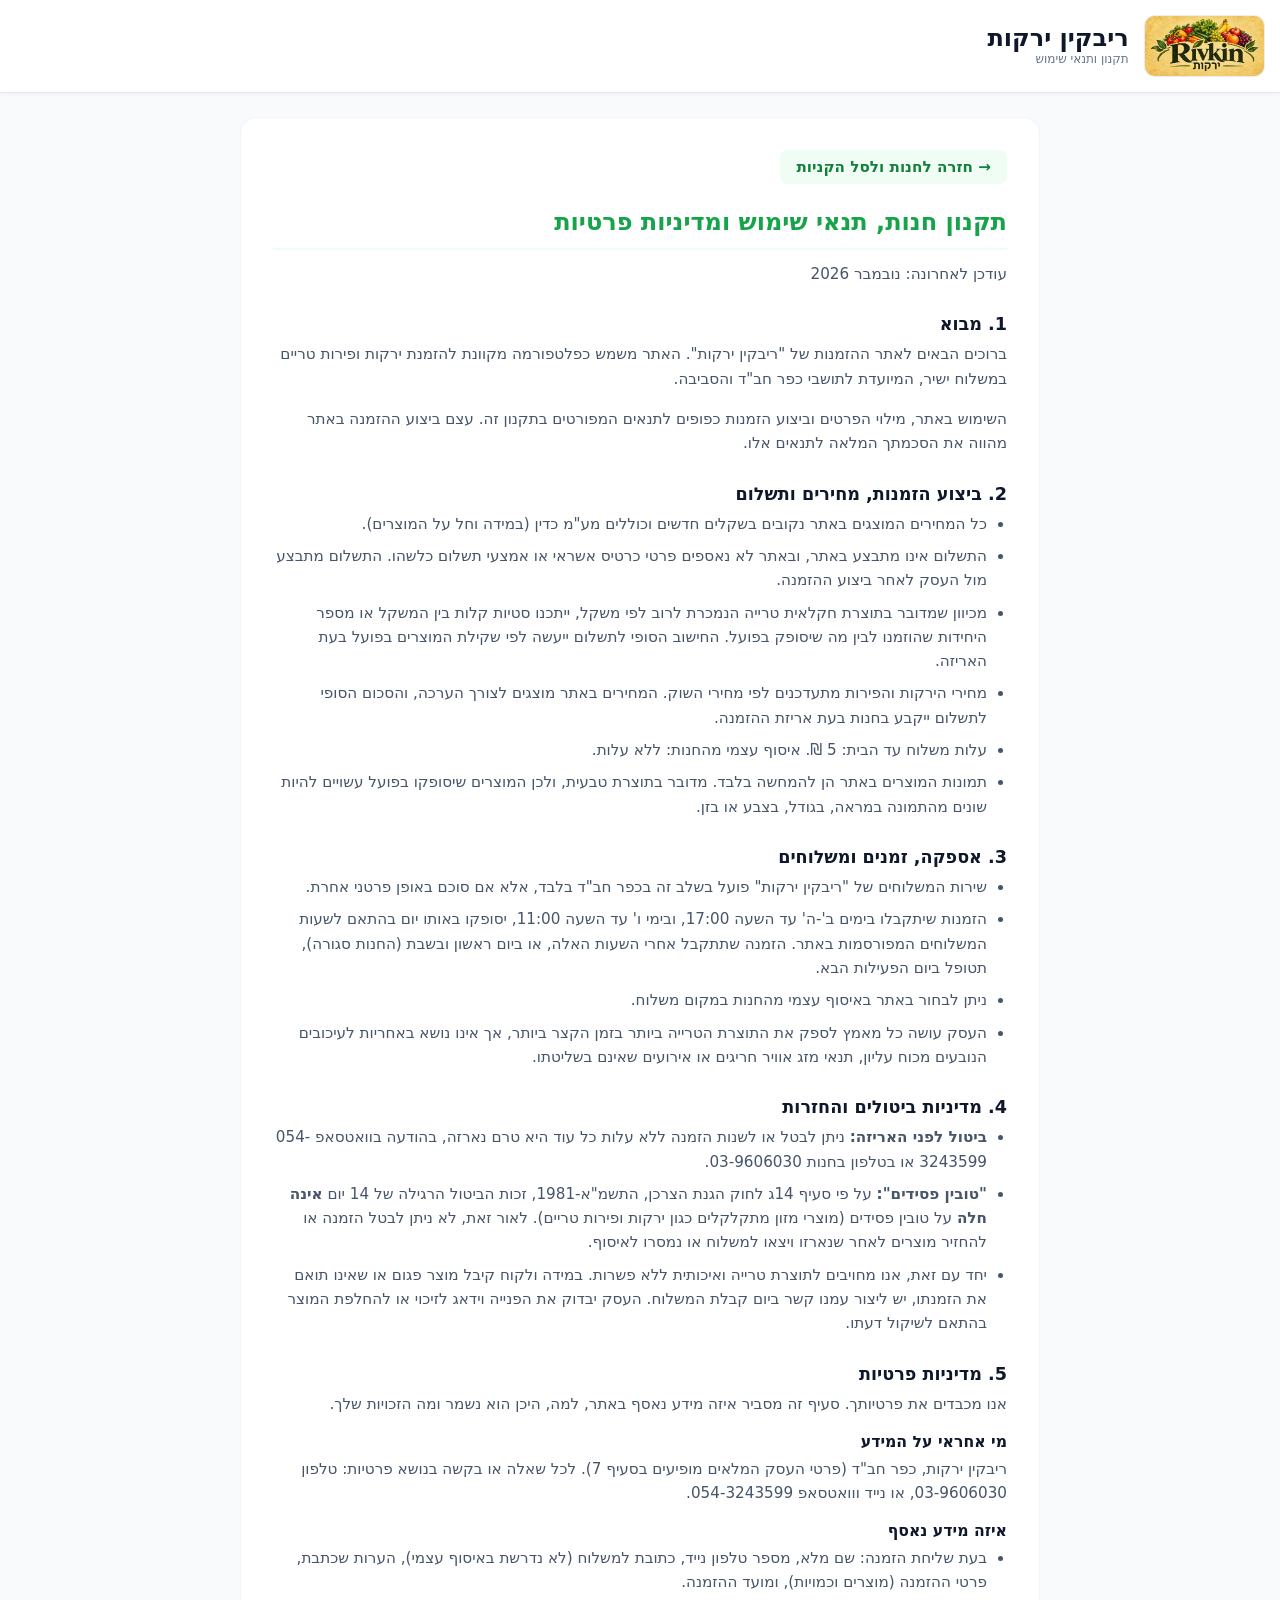
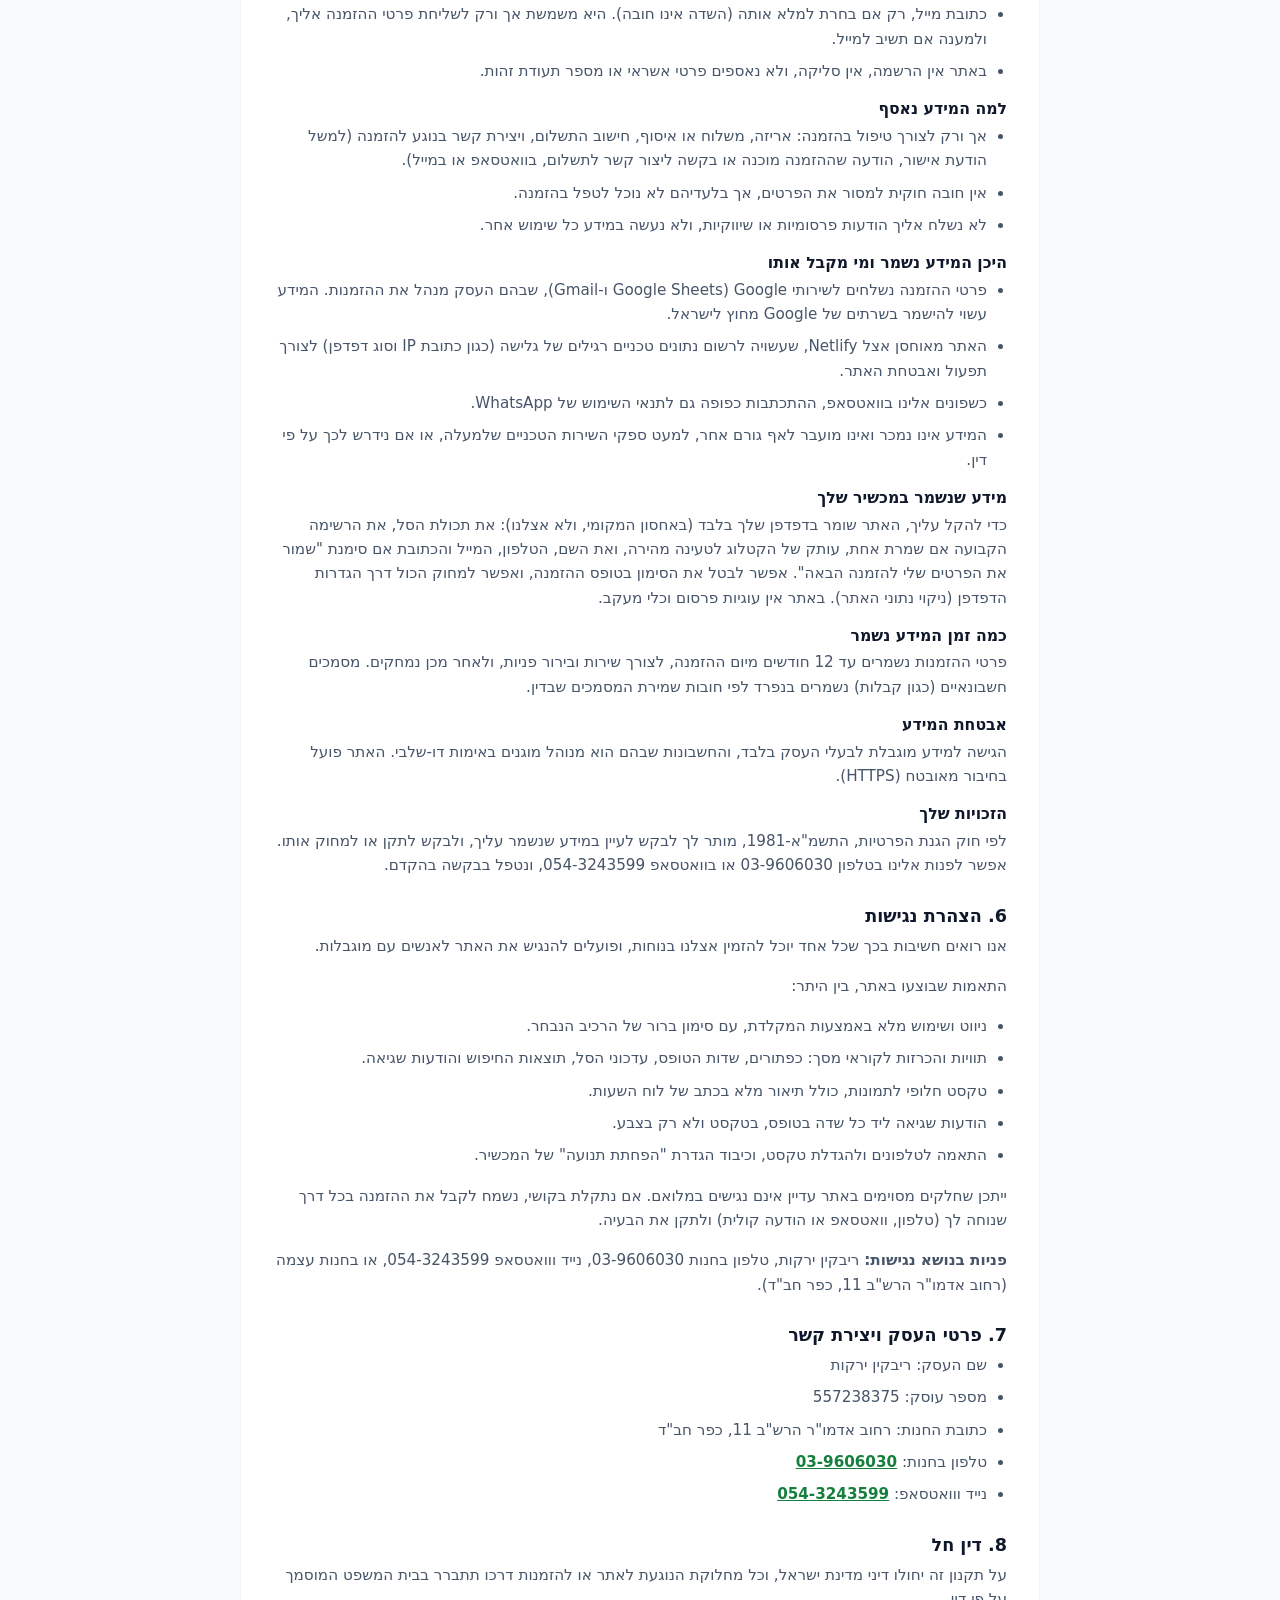
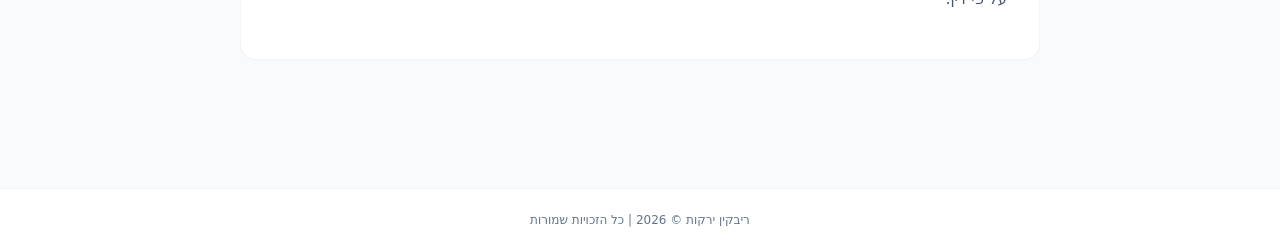
==== commit a5ff0505: "Add optional customer email, image disclaimer; remove order-share button" ====
--- a/terms.html
+++ b/terms.html
@@ -43,6 +43,7 @@
                 <li>מכיוון שמדובר בתוצרת חקלאית טרייה הנמכרת לרוב לפי משקל, ייתכנו סטיות קלות בין המשקל או מספר היחידות שהוזמנו לבין מה שיסופק בפועל. החישוב הסופי לתשלום ייעשה לפי שקילת המוצרים בפועל בעת האריזה.</li>
                 <li>מחירי הירקות והפירות מתעדכנים לפי מחירי השוק. המחירים באתר מוצגים לצורך הערכה, והסכום הסופי לתשלום ייקבע בחנות בעת אריזת ההזמנה.</li>
                 <li>עלות משלוח עד הבית: 5 ₪. איסוף עצמי מהחנות: ללא עלות.</li>
+                <li>תמונות המוצרים באתר הן להמחשה בלבד. מדובר בתוצרת טבעית, ולכן המוצרים שיסופקו בפועל עשויים להיות שונים מהתמונה במראה, בגודל, בצבע או בזן.</li>
             </ul>
 
             <h3>3. אספקה, זמנים ומשלוחים</h3>
@@ -69,12 +70,13 @@
             <h4>איזה מידע נאסף</h4>
             <ul>
                 <li>בעת שליחת הזמנה: שם מלא, מספר טלפון נייד, כתובת למשלוח (לא נדרשת באיסוף עצמי), הערות שכתבת, פרטי ההזמנה (מוצרים וכמויות), ומועד ההזמנה.</li>
-                <li>באתר אין הרשמה, אין סליקה, ולא נאספים פרטי אשראי, מספר תעודת זהות או כתובת מייל.</li>
+                <li>כתובת מייל, רק אם בחרת למלא אותה (השדה אינו חובה). היא משמשת אך ורק לשליחת פרטי ההזמנה אליך, ולמענה אם תשיב למייל.</li>
+                <li>באתר אין הרשמה, אין סליקה, ולא נאספים פרטי אשראי או מספר תעודת זהות.</li>
             </ul>
 
             <h4>למה המידע נאסף</h4>
             <ul>
-                <li>אך ורק לצורך טיפול בהזמנה: אריזה, משלוח או איסוף, חישוב התשלום, ויצירת קשר בנוגע להזמנה (למשל עדכון או הודעת אישור בוואטסאפ).</li>
+                <li>אך ורק לצורך טיפול בהזמנה: אריזה, משלוח או איסוף, חישוב התשלום, ויצירת קשר בנוגע להזמנה (למשל הודעת אישור, הודעה שההזמנה מוכנה או בקשה ליצור קשר לתשלום, בוואטסאפ או במייל).</li>
                 <li>אין חובה חוקית למסור את הפרטים, אך בלעדיהם לא נוכל לטפל בהזמנה.</li>
                 <li>לא נשלח אליך הודעות פרסומיות או שיווקיות, ולא נעשה במידע כל שימוש אחר.</li>
             </ul>
@@ -88,7 +90,7 @@
             </ul>
 
             <h4>מידע שנשמר במכשיר שלך</h4>
-            <p>כדי להקל עליך, האתר שומר בדפדפן שלך בלבד (באחסון המקומי, ולא אצלנו): את תכולת הסל, את הרשימה הקבועה אם שמרת אחת, עותק של הקטלוג לטעינה מהירה, ואת השם, הטלפון והכתובת אם סימנת "שמור את הפרטים שלי להזמנה הבאה". אפשר לבטל את הסימון בטופס ההזמנה, ואפשר למחוק הכול דרך הגדרות הדפדפן (ניקוי נתוני האתר). באתר אין עוגיות פרסום וכלי מעקב.</p>
+            <p>כדי להקל עליך, האתר שומר בדפדפן שלך בלבד (באחסון המקומי, ולא אצלנו): את תכולת הסל, את הרשימה הקבועה אם שמרת אחת, עותק של הקטלוג לטעינה מהירה, ואת השם, הטלפון, המייל והכתובת אם סימנת "שמור את הפרטים שלי להזמנה הבאה". אפשר לבטל את הסימון בטופס ההזמנה, ואפשר למחוק הכול דרך הגדרות הדפדפן (ניקוי נתוני האתר). באתר אין עוגיות פרסום וכלי מעקב.</p>
 
             <h4>כמה זמן המידע נשמר</h4>
             <p>פרטי ההזמנות נשמרים עד 12 חודשים מיום ההזמנה, לצורך שירות ובירור פניות, ולאחר מכן נמחקים. מסמכים חשבונאיים (כגון קבלות) נשמרים בנפרד לפי חובות שמירת המסמכים שבדין.</p>
--- a/css/style.css
+++ b/css/style.css
@@ -793,9 +793,7 @@
 .success-save-list-btn:hover { background: #fffbeb; }
 .success-save-list-btn.saved { background: #f0fdf4; border-color: #16a34a; color: #15803d; cursor: default; }
 /* כפתור שמירת פרטי ההזמנה במסך ההצלחה */
-.success-share-btn { display: block; width: 100%; max-width: 320px; margin: 1.25rem auto 0; background: #15803d; border: 1.5px solid #15803d; color: #ffffff; font-size: 0.95rem; font-weight: 700; padding: 0.7rem 1rem; border-radius: 0.75rem; cursor: pointer; transition: background 0.2s; touch-action: manipulation; }
-.success-share-btn:hover { background: #166534; }
-.success-share-btn + .success-save-list-btn { margin-top: 0.6rem; }
+.success-email-note { margin: 0.75rem auto 0; max-width: 340px; font-size: 0.85rem; color: #166534; background: #f0fdf4; border: 1px solid #bbf7d0; border-radius: 0.6rem; padding: 0.5rem 0.75rem; line-height: 1.45; overflow-wrap: anywhere; }
 /* כמויות בתוך הסל: פלוס ומינוס סביב תג הכמות */
 .cart-item { gap: 0.5rem; padding: 0.5rem 0.6rem; }
 .cart-item-name { display: flex; align-items: center; gap: 0.5rem; flex: 1; min-width: 0; }
@@ -934,3 +932,7 @@
 .not-found-btn:hover { background: #166534; }
 .not-found-contact { margin-top: 1.25rem; font-size: 0.9rem; }
 .not-found-contact a { color: #15803d; font-weight: 600; }
+
+/* הודעה: התמונות להמחשה בלבד (מעל רשת המוצרים) */
+.images-note { margin: -0.5rem 0 1rem; font-size: 0.8rem; color: #475569; background: #f8fafc; border: 1px solid #e2e8f0; border-radius: 0.6rem; padding: 0.4rem 0.75rem; display: inline-block; }
+#cust-email { text-align: right; }
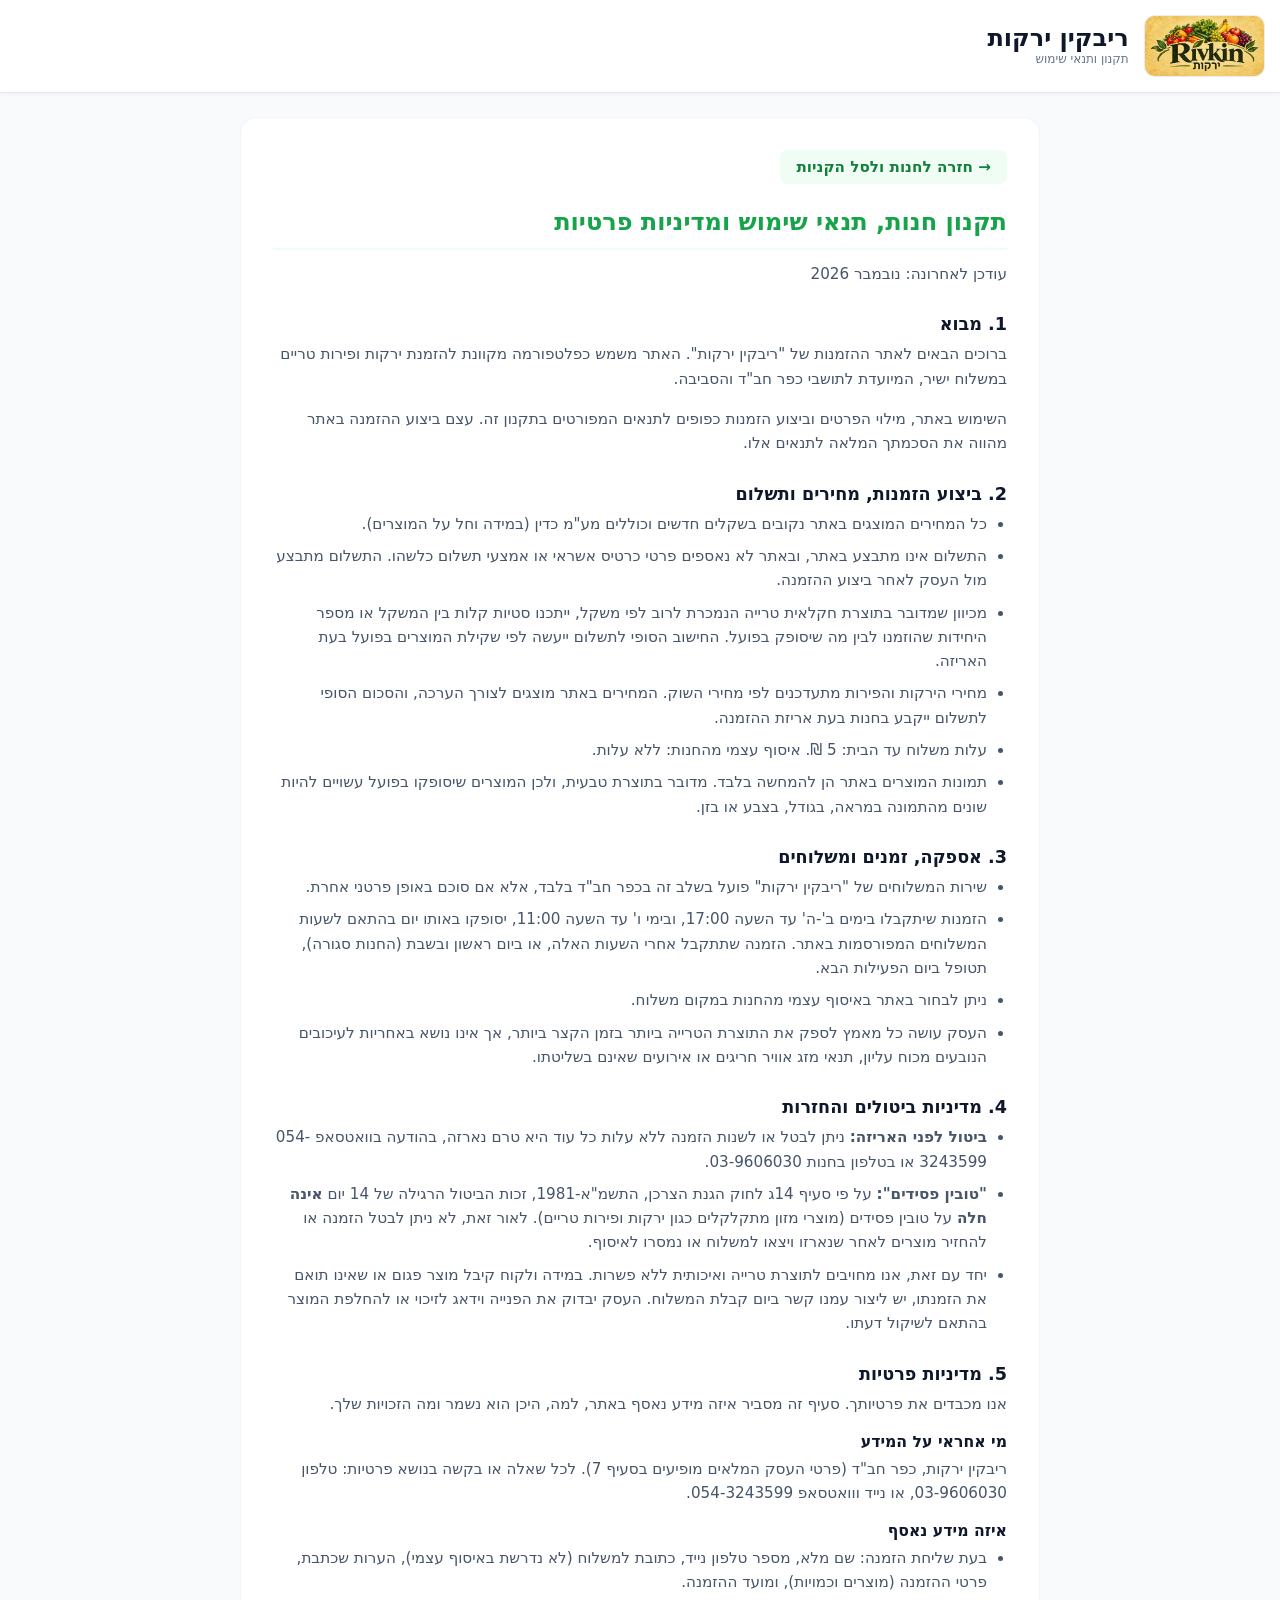
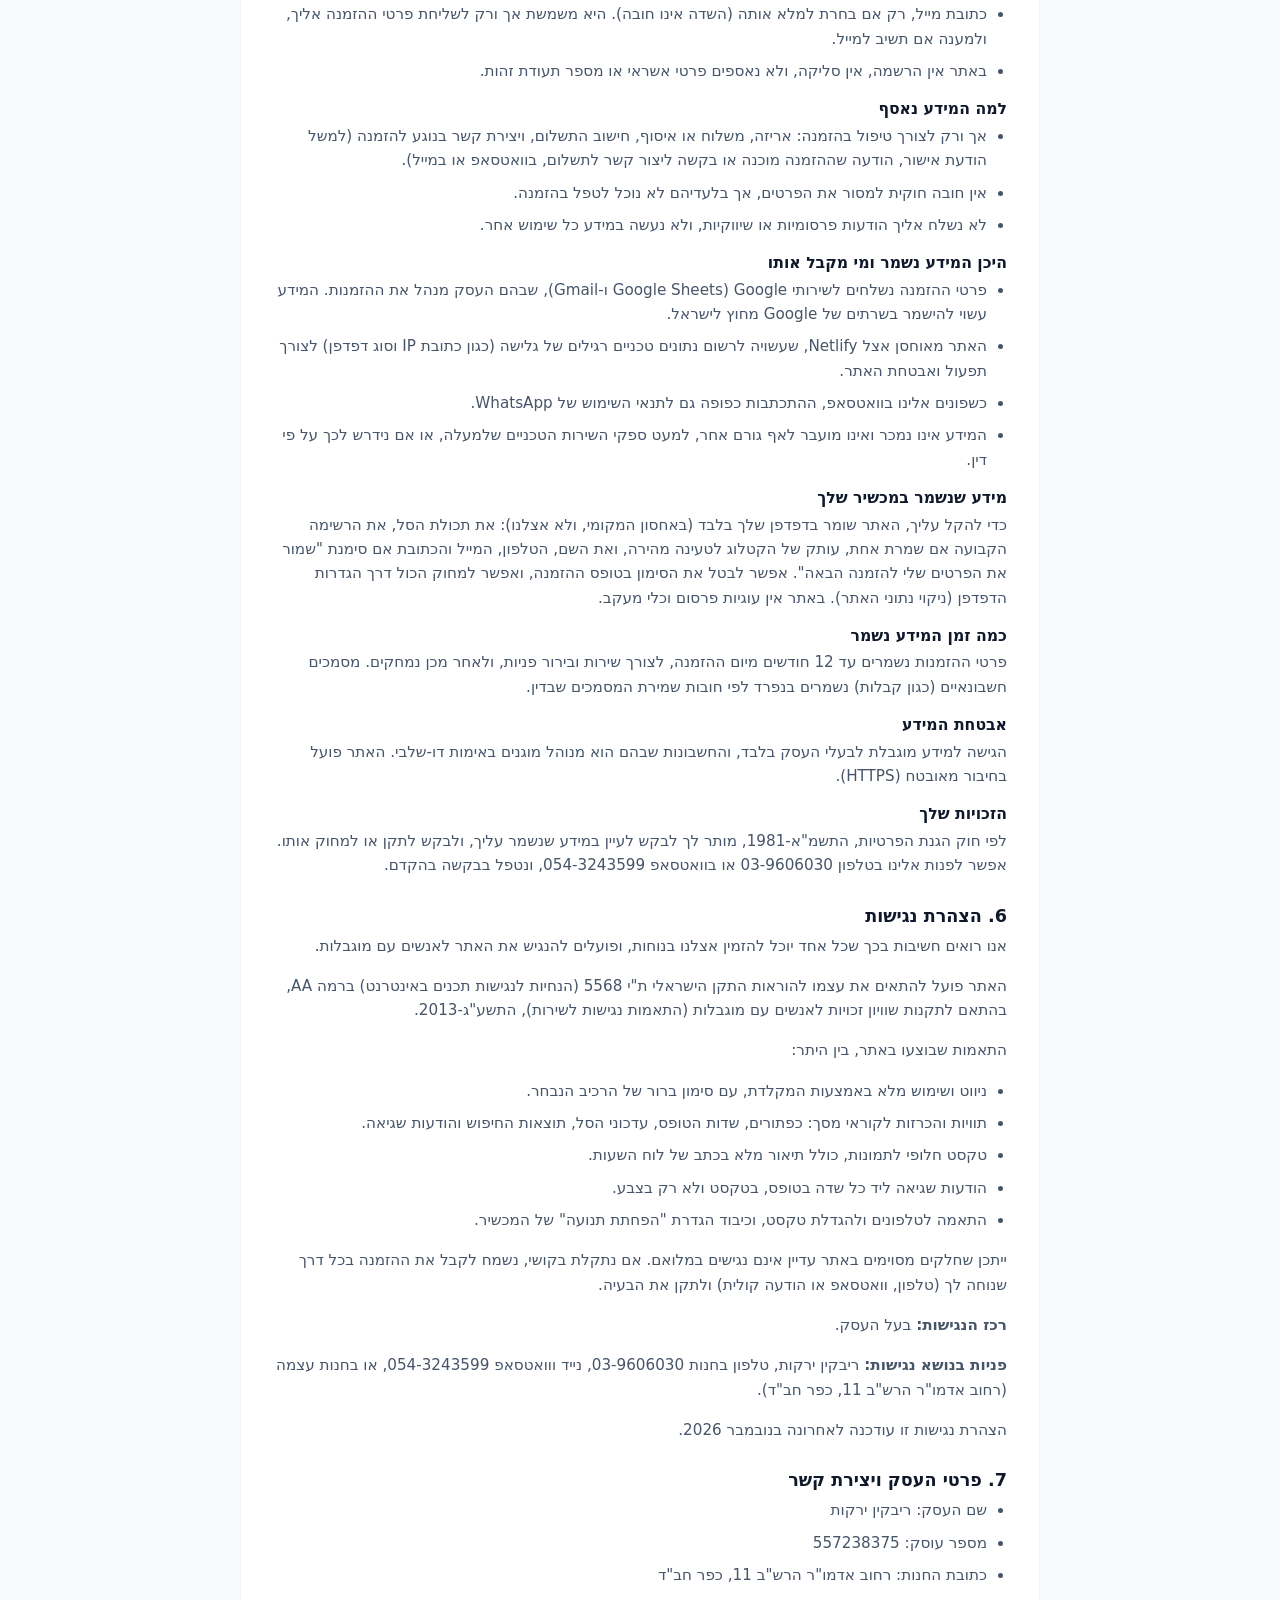
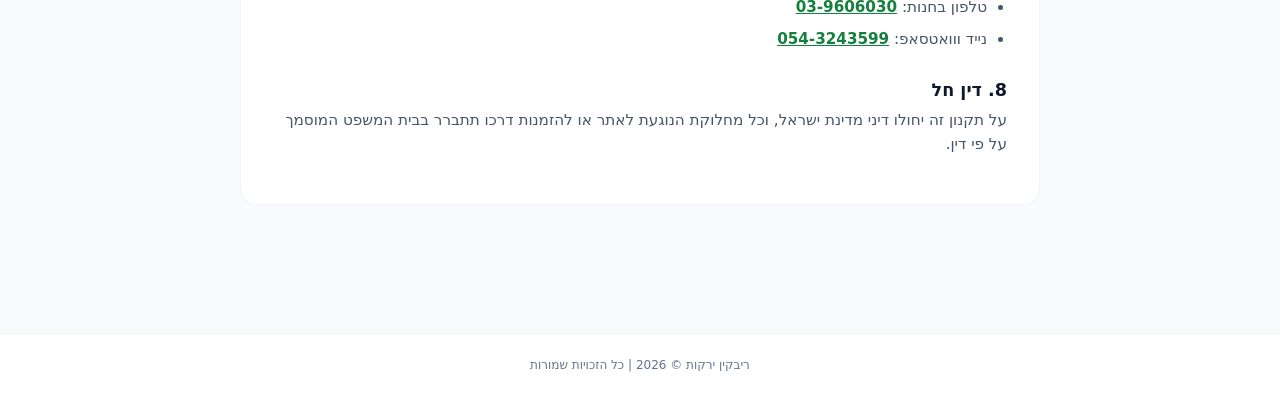
==== commit e02d2300: "Add item notes, quantity limits, labels, pickup scheduling and accessibility fixes" ====
--- a/terms.html
+++ b/terms.html
@@ -103,6 +103,7 @@
 
             <h3 id="accessibility">6. הצהרת נגישות</h3>
             <p>אנו רואים חשיבות בכך שכל אחד יוכל להזמין אצלנו בנוחות, ופועלים להנגיש את האתר לאנשים עם מוגבלות.</p>
+            <p>האתר פועל להתאים את עצמו להוראות התקן הישראלי ת"י 5568 (הנחיות לנגישות תכנים באינטרנט) ברמה AA, בהתאם לתקנות שוויון זכויות לאנשים עם מוגבלות (התאמות נגישות לשירות), התשע"ג-2013.</p>
             <p>התאמות שבוצעו באתר, בין היתר:</p>
             <ul>
                 <li>ניווט ושימוש מלא באמצעות המקלדת, עם סימון ברור של הרכיב הנבחר.</li>
@@ -112,7 +113,9 @@
                 <li>התאמה לטלפונים ולהגדלת טקסט, וכיבוד הגדרת "הפחתת תנועה" של המכשיר.</li>
             </ul>
             <p>ייתכן שחלקים מסוימים באתר עדיין אינם נגישים במלואם. אם נתקלת בקושי, נשמח לקבל את ההזמנה בכל דרך שנוחה לך (טלפון, וואטסאפ או הודעה קולית) ולתקן את הבעיה.</p>
+            <p><strong>רכז הנגישות:</strong> בעל העסק.</p>
             <p><strong>פניות בנושא נגישות:</strong> ריבקין ירקות, טלפון בחנות 03-9606030, נייד ווואטסאפ 054-3243599, או בחנות עצמה (רחוב אדמו"ר הרש"ב 11, כפר חב"ד).</p>
+            <p>הצהרת נגישות זו עודכנה לאחרונה בנובמבר 2026.</p>
 
             <h3 id="contact">7. פרטי העסק ויצירת קשר</h3>
             <ul>
--- a/css/style.css
+++ b/css/style.css
@@ -527,9 +527,9 @@
 }
 
 .delivery-method-selector { display: flex; background: #e2e8f0; border-radius: 0.75rem; padding: 0.25rem; margin-bottom: 1rem; gap: 0; }
-.method-btn { flex: 1; padding: 0.5rem; border: none; background: transparent; color: #64748b; font-weight: 600; font-size: 0.875rem; border-radius: 0.5rem; cursor: pointer; transition: all 0.2s ease; display: flex; flex-direction: column; align-items: center; justify-content: center; }
+.method-btn { flex: 1; padding: 0.5rem; border: none; background: transparent; color: #334155; font-weight: 600; font-size: 0.875rem; border-radius: 0.5rem; cursor: pointer; transition: all 0.2s ease; display: flex; flex-direction: column; align-items: center; justify-content: center; }
 .method-btn.active { background: #ffffff; color: #15803d; box-shadow: 0 1px 3px rgba(0,0,0,0.1); }
-.delivery-cost { font-size: 0.7rem; font-weight: normal; opacity: 0.8; margin-top: 0.1rem; }
+.delivery-cost { font-size: 0.7rem; font-weight: normal; margin-top: 0.1rem; } /* בלי שקיפות: ניגודיות מספקת */
 
 /* הגדרת כפתורי הרשימה - תמיד עמודה אנכית כדי למנוע דחיסות */
 .fixed-list-actions {
@@ -936,3 +936,54 @@
 /* הודעה: התמונות להמחשה בלבד (מעל רשת המוצרים) */
 .images-note { margin: -0.5rem 0 1rem; font-size: 0.8rem; color: #475569; background: #f8fafc; border: 1px solid #e2e8f0; border-radius: 0.6rem; padding: 0.4rem 0.75rem; display: inline-block; }
 #cust-email { text-align: right; }
+
+/* ===== שלב 2: הערות, הגבלת כמות ותוויות ===== */
+.field-hint { font-size: 0.75rem; color: #475569; margin-top: 0.25rem; line-height: 1.4; }
+
+/* "עד 2 יח' להזמנה" מתחת למחיר */
+.limit-note { font-size: 0.75rem; color: #9a3412; font-weight: 600; margin-top: 0.15rem; line-height: 1.35; }
+.limit-note a { color: #9a3412; text-decoration: underline; }
+.qty-btn.at-limit { opacity: 0.4; cursor: not-allowed; }
+
+/* כפתור ההערה למוצר: בכרטיס מוצג רק כשהמוצר בסל.
+   בלי הערה: קישור קטן ושקט. עם הערה: פס צהוב בהיר לכל הרוחב */
+.item-note-btn { display: block; width: 100%; margin-top: 0.35rem; padding: 0.2rem 0; font-size: 0.8rem; font-weight: 600; text-align: right; color: #15803d; background: none; border: none; cursor: pointer; line-height: 1.35; overflow-wrap: anywhere; word-break: break-word; }
+.item-note-btn:hover { text-decoration: underline; }
+.item-note-btn.has-note { color: #78350f; background: #fffbeb; border: 1px solid #fcd34d; border-radius: 0.5rem; padding: 0.25rem 0.5rem; }
+.item-note-btn.has-note:hover { text-decoration: none; background: #fef3c7; }
+.product-card:not(.in-cart) .item-note-btn { display: none; }
+/* בסל: ההערה בשורה משלה מתחת לשם ולכמות, לכל הרוחב */
+.cart-item { flex-wrap: wrap; }
+.cart-item-note { flex: 1 1 100%; order: 10; padding-right: 32px; min-width: 0; }
+.cart-item-note .item-note-btn { margin-top: 0; font-size: 0.78rem; }
+
+/* עורך ההערה (בתוך חלון ההודעות) */
+.dialog-body { margin-top: 0.75rem; }
+.note-chips { display: flex; flex-wrap: wrap; gap: 0.4rem; }
+.note-chip { padding: 0.45rem 0.85rem; font-size: 0.95rem; font-weight: 600; color: #334155; background: #ffffff; border: 1px solid #94a3b8; border-radius: 9999px; cursor: pointer; }
+.note-chip.active { background: #15803d; border-color: #15803d; color: #ffffff; }
+.note-chip.active::before { content: '✓ '; }
+.note-free-label { display: block; font-size: 0.85rem; font-weight: 600; color: #475569; margin: 0.75rem 0 0.25rem; }
+.note-free-input { width: 100%; padding: 0.55rem 0.75rem; font-size: 16px; border: 1px solid #94a3b8; border-radius: 0.75rem; }
+.note-count { font-size: 0.75rem; color: #475569; margin-top: 0.2rem; }
+.note-free-input:focus { outline: 2px solid #15803d; outline-offset: 1px; border-color: #15803d; }
+.note-chip:focus-visible, .item-note-btn:focus-visible { outline: 3px solid #1d4ed8; outline-offset: 2px; }
+
+/* ===== שלב 3: מועד המשלוח ובחירת שעה לאיסוף ===== */
+.when-note { font-size: 0.85rem; font-weight: 600; color: #14532d; background: #f0fdf4; border: 1px solid #bbf7d0; border-radius: 0.6rem; padding: 0.45rem 0.7rem; margin: -0.4rem 0 0.9rem; line-height: 1.4; }
+.when-note:empty { display: none; }
+.pickup-group { background: #f8fafc; border: 1px solid #cbd5e1; border-radius: 0.75rem; padding: 0.6rem 0.7rem; }
+.pickup-legend { font-size: 0.85rem; font-weight: 700; color: #1e293b; margin-bottom: 0.35rem; }
+.pickup-selects { display: flex; flex-direction: column; gap: 0.45rem; }
+.pickup-field { display: flex; align-items: center; gap: 0.5rem; }
+.pickup-field label { flex: 0 0 2.2rem; margin: 0 !important; }
+.pickup-field select { flex: 1 1 auto; min-width: 0; }
+.pickup-field select { width: 100%; padding: 0.5rem 0.6rem; font-size: 16px; border: 1px solid #94a3b8; border-radius: 0.6rem; background: #ffffff; color: #0f172a; }
+.pickup-field select:focus { outline: 2px solid #15803d; outline-offset: 1px; border-color: #15803d; }
+.pickup-field select.input-error { border-color: #dc2626; }
+.success-when { margin: 0.4rem auto 0; font-size: 1rem; font-weight: 700; color: #14532d; }
+
+/* ===== נגישות: "בכשרות מהודרת" ו"שעות פעילות" בכותרת הם כפתורים, בגובה מינימלי של 24px ===== */
+button.kashrut-link, button.header-hours-link { font: inherit; font-weight: 700; background: none; border: none; padding: 0.15rem 0; margin: 0; min-height: 24px; line-height: 1.4; text-align: inherit; }
+button.header-hours-link { display: none; }
+@media (max-width: 1023px) { button.header-hours-link { display: block; } }
